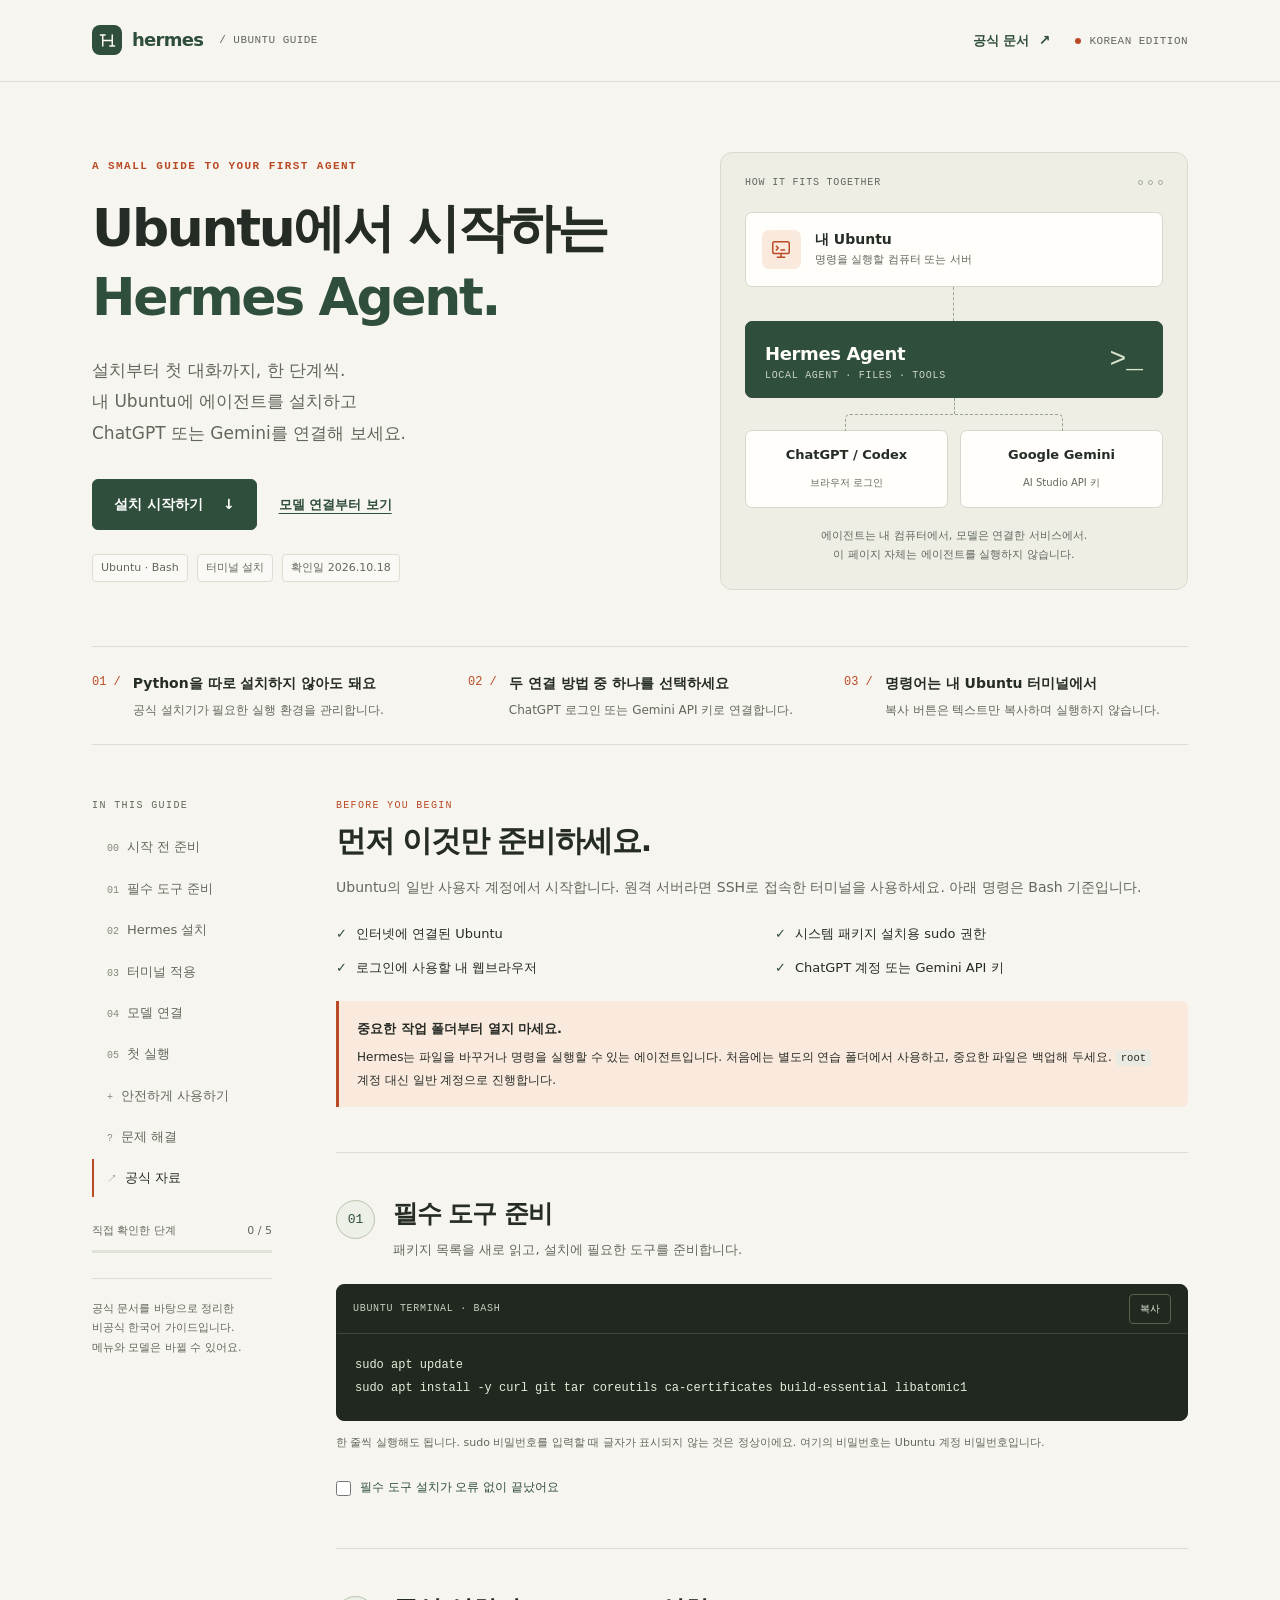
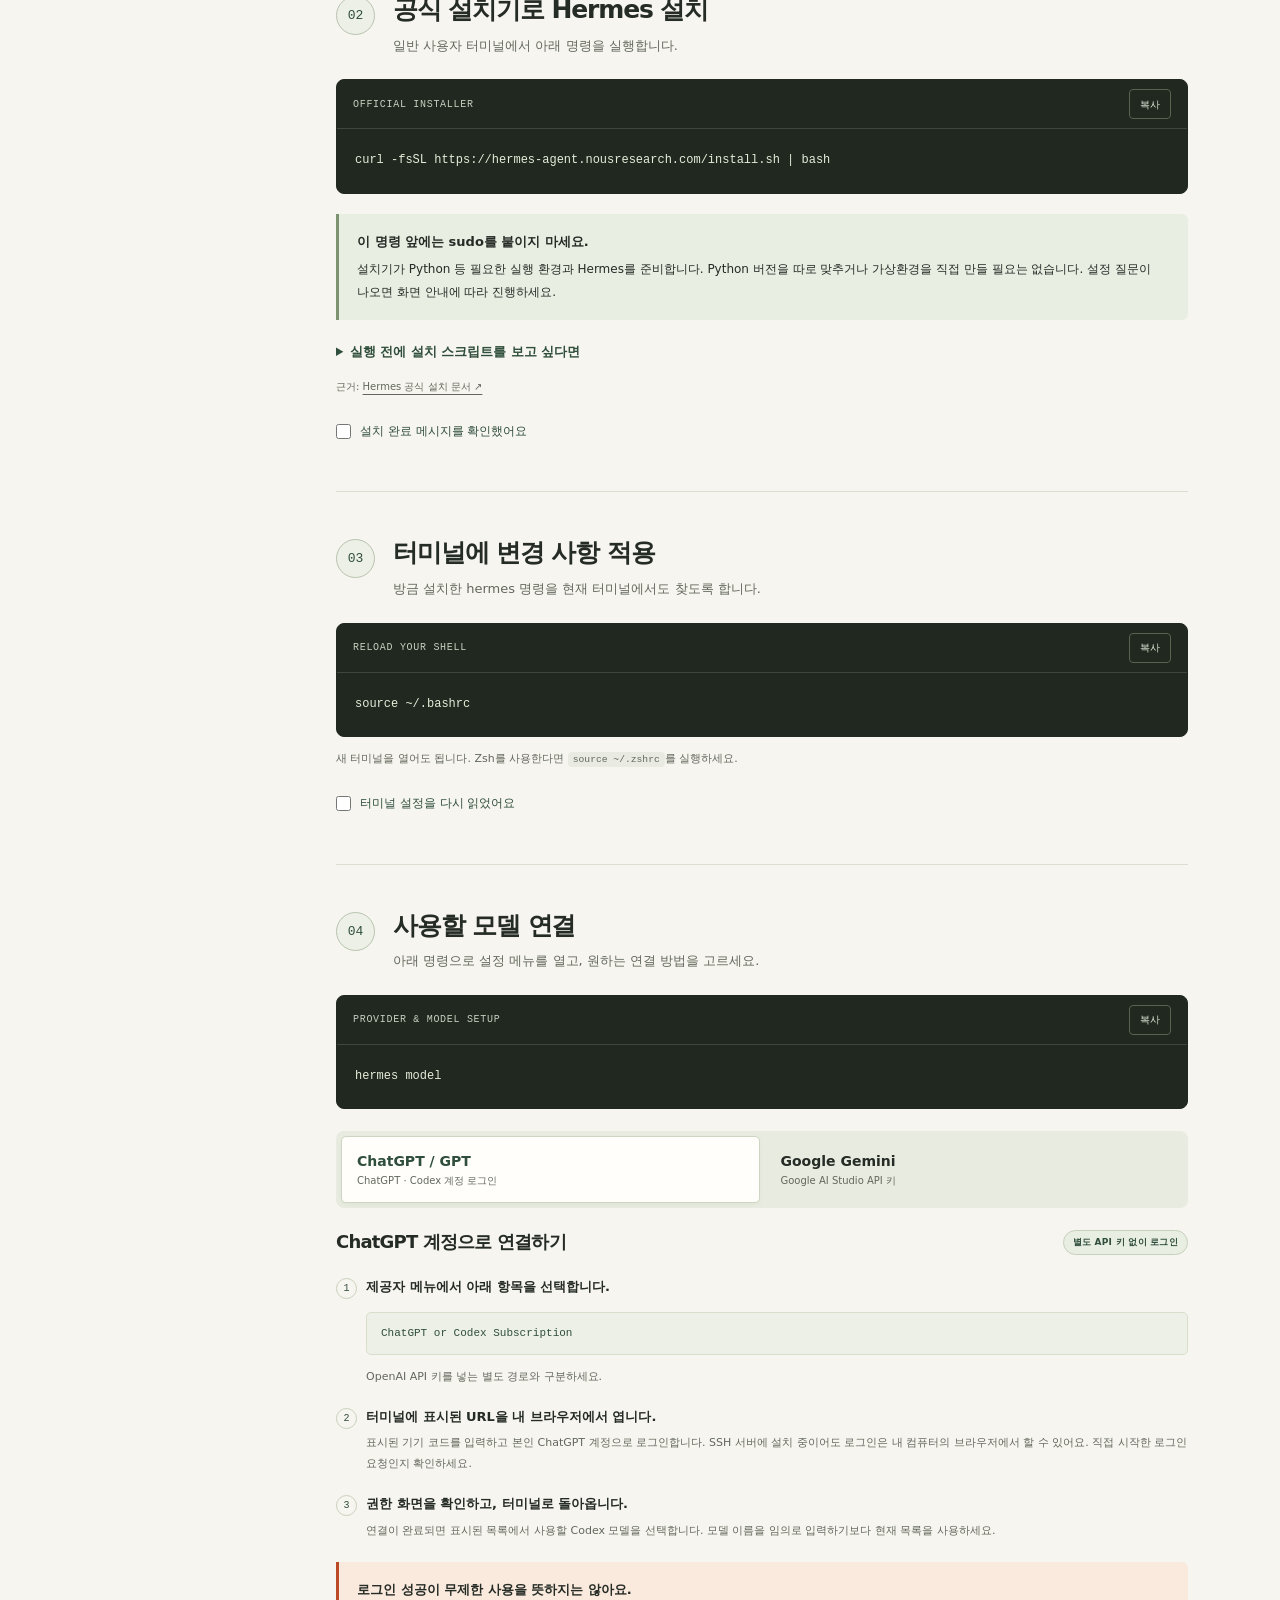
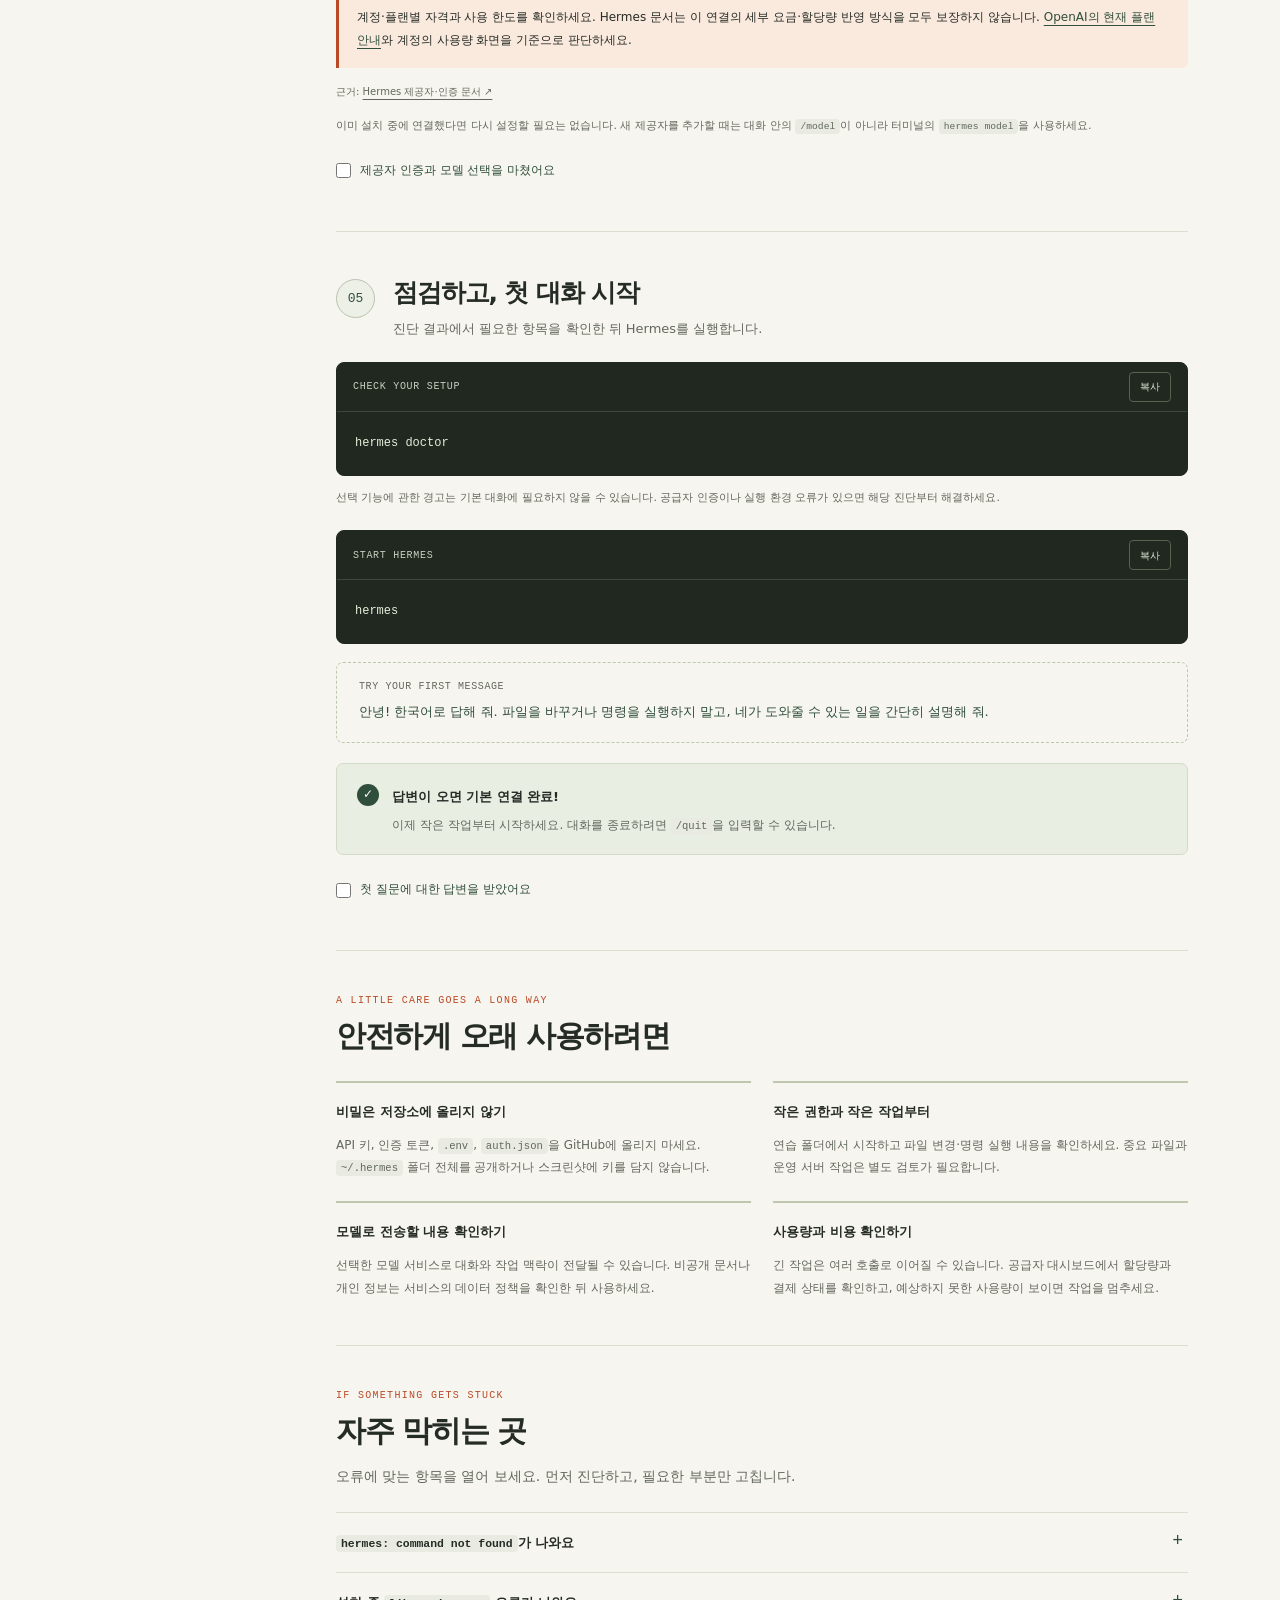
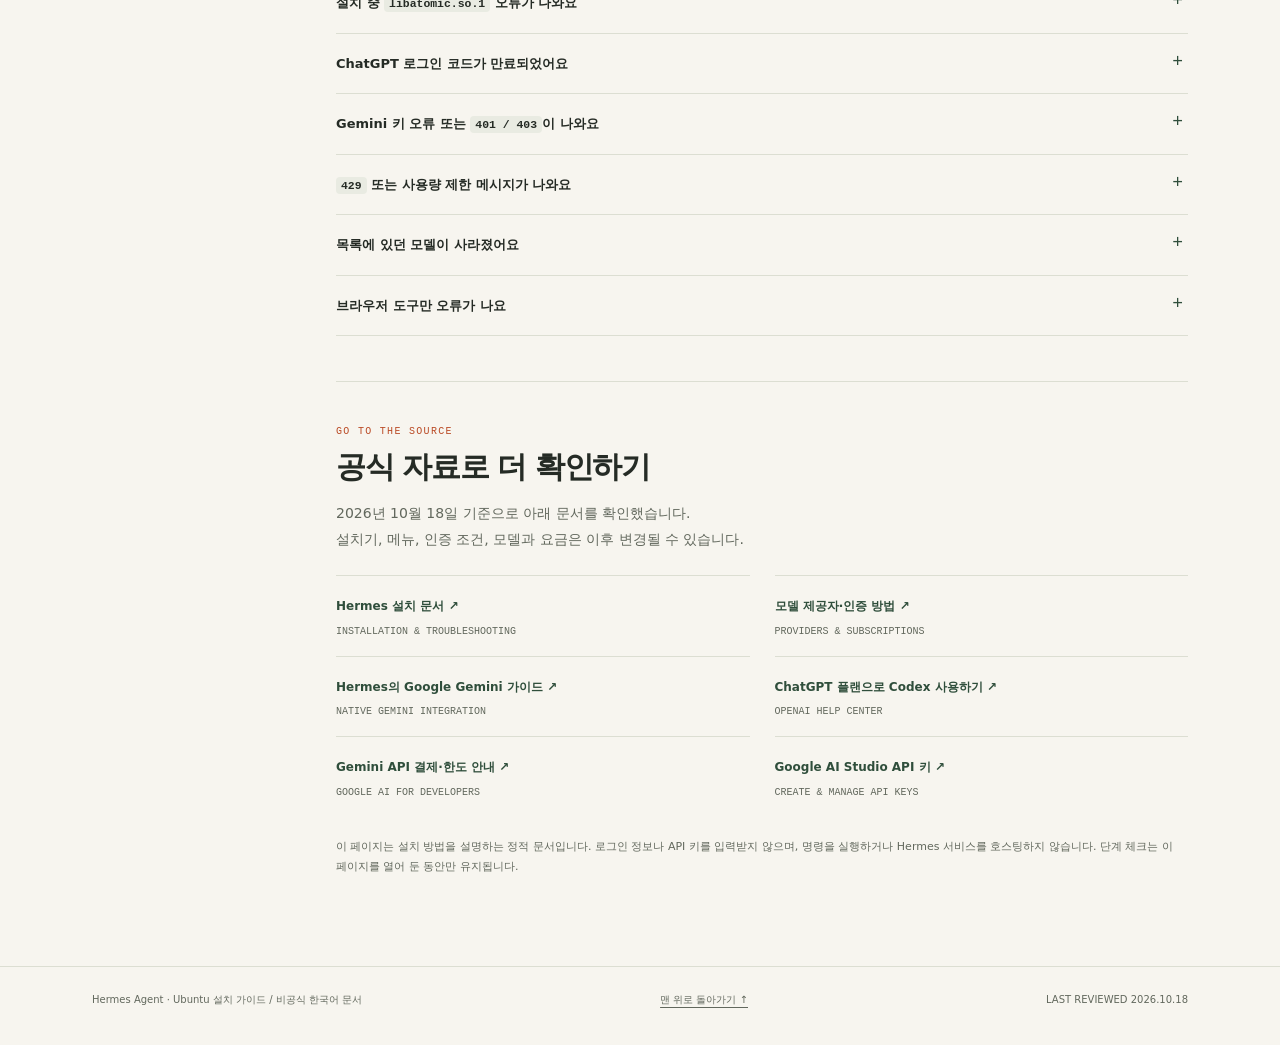
==== index.html @ 1d618442 "Add Korean Hermes Agent Ubuntu installation guide" ====
<!doctype html>
<html lang="ko">
<head>
  <meta charset="utf-8">
  <meta name="viewport" content="width=device-width, initial-scale=1">
  <meta name="color-scheme" content="light">
  <meta name="description" content="Ubuntu에서 Hermes Agent를 설치하고 ChatGPT·Codex 또는 Google Gemini를 연결하는 한국어 단계별 가이드. 복사 가능한 명령어와 문제 해결 안내.">
  <title>Ubuntu에서 시작하는 Hermes Agent · 설치 가이드</title>
  <style>
    :root{--paper:#f7f5ef;--white:#fffefa;--ink:#252b25;--muted:#62685d;--line:#dcded2;--green:#2f4e3b;--green-soft:#e9eee3;--orange:#ba4a25;--orange-soft:#fae9dd;--code:#202820;--mono:"SFMono-Regular",Consolas,"Liberation Mono",monospace;--sans:"Pretendard","Noto Sans CJK KR","Apple SD Gothic Neo","Malgun Gothic",system-ui,sans-serif}
    *{box-sizing:border-box}html{scroll-behavior:smooth;scroll-padding-top:102px}body{margin:0;background:var(--paper);color:var(--ink);font-family:var(--sans);font-size:16px;line-height:1.8;word-break:keep-all;overflow-wrap:anywhere}a{color:var(--green);text-underline-offset:4px}a:hover{color:var(--orange)}button,input{font:inherit}button,a,input,summary{-webkit-tap-highlight-color:transparent}button{cursor:pointer}button:focus-visible,a:focus-visible,summary:focus-visible,input:focus-visible{outline:3px solid var(--orange);outline-offset:5px}::selection{background:#e8c5a6}h1,h2,h3,p{margin:0}h1,h2,h3{line-height:1.35;letter-spacing:-.045em}h2{font-size:30px}h3{font-size:21px}svg{display:block}button{color:inherit}code,kbd{font-family:var(--mono);font-size:.88em}p code,li code,summary code{background:#e9ebe2;padding:2px 5px;border-radius:4px;word-break:break-word}kbd{border:1px solid #ccd0c2;border-bottom-width:2px;border-radius:4px;background:var(--white);padding:2px 6px;white-space:nowrap}.wrap{max-width:1160px;margin:auto;padding:0 32px}.skip{position:fixed;top:-80px;left:20px;z-index:100;background:var(--ink);color:#fff;padding:10px 18px}.skip:focus{top:12px}.topbar{height:82px;border-bottom:1px solid var(--line);background:rgba(247,245,239,.96);position:sticky;top:0;z-index:20;backdrop-filter:blur(12px)}.topbar .wrap{height:100%;display:flex;align-items:center;justify-content:space-between;gap:20px}.brand{display:flex;align-items:center;gap:10px;text-decoration:none;font-size:18px;font-weight:760;letter-spacing:-.04em}.brand-mark{width:30px;height:30px;background:var(--green);color:var(--white);display:grid;place-items:center;border-radius:8px}.brand-mark svg{width:19px;height:19px}.brand small{font:11px var(--mono);letter-spacing:.04em;margin-left:6px;color:var(--muted)}.header-links{display:flex;gap:25px;align-items:center;font-size:13px;font-weight:650}.header-links a{text-decoration:none}.external{display:inline-block;margin-left:5px;font-size:14px}.edition{display:flex;align-items:center;gap:8px;font:11px var(--mono);letter-spacing:.04em;color:var(--muted)}.dot{width:6px;height:6px;border-radius:50%;background:var(--orange);display:inline-block}.hero{padding:70px 0 56px;display:grid;grid-template-columns:1.16fr 1fr;gap:60px;align-items:center}.eyebrow{font:11px var(--mono);letter-spacing:.13em;color:var(--orange);font-weight:700;margin-bottom:22px}.hero h1{font-size:clamp(36px,4.2vw,52px);line-height:1.34;font-weight:800}.hero h1 span{color:var(--green)}.hero .lead{color:var(--muted);font-size:17px;line-height:1.85;max-width:500px;margin-top:22px}.hero-actions{display:flex;gap:22px;align-items:center;margin-top:30px}.button{display:inline-flex;gap:20px;align-items:center;justify-content:center;background:var(--green);color:white;padding:12px 21px;border-radius:6px;font-size:14px;text-decoration:none;font-weight:650;border:1px solid var(--green)}.button:hover{color:#fff;background:#223e2b}.text-link{font-size:13px;font-weight:650}.hero-tags{display:flex;gap:9px;flex-wrap:wrap;margin-top:24px}.tag{font-size:11px;color:var(--muted);padding:3px 8px;border:1px solid var(--line);border-radius:4px;background:rgba(255,255,255,.35)}.diagram{position:relative;padding:24px;background:#eeeee5;border:1px solid #d9dccd;border-radius:12px;min-width:0}.diagram-top{display:flex;justify-content:space-between;align-items:center;font:10px var(--mono);letter-spacing:.08em;color:var(--muted);margin-bottom:24px}.diagram-top .mini-dots{display:flex;gap:5px}.mini-dots i{width:5px;height:5px;border:1px solid #9fa795;border-radius:50%}.system-box{display:flex;align-items:center;gap:14px;background:var(--white);border:1px solid #d5d9cd;padding:16px;border-radius:7px}.system-icon{width:39px;height:39px;background:var(--orange-soft);border-radius:7px;display:grid;place-items:center;color:var(--orange);flex:none}.system-icon svg{width:22px;height:22px}.system-box strong{font-size:14px;display:block;line-height:1.5}.system-box small{display:block;font-size:11px;color:var(--muted)}.connector{height:34px;display:flex;justify-content:center}.connector:before{content:"";border-left:1px dashed #99a38e}.agent-box{background:var(--green);color:var(--white);border:1px solid var(--green);display:flex;align-items:center;justify-content:space-between;padding:16px 19px;border-radius:7px;gap:10px}.agent-box strong{font-size:18px;letter-spacing:-.02em}.agent-box small{display:block;font:10px var(--mono);letter-spacing:.07em;color:#cbd5c5}.agent-box .agent-symbol{font:28px var(--mono);color:#dce6cf}.model-branches{height:32px;position:relative}.model-branches:before{content:"";position:absolute;top:0;left:50%;height:16px;border-left:1px dashed #99a38e}.model-branches:after{content:"";position:absolute;top:16px;left:24%;right:24%;height:16px;border:1px dashed #99a38e;border-bottom:0;border-radius:5px 5px 0 0}.model-boxes{display:grid;grid-template-columns:1fr 1fr;gap:12px}.model-mini{background:var(--white);border:1px solid #d5d9cd;border-radius:7px;padding:12px;text-align:center}.model-mini strong{font-size:13px;display:block}.model-mini small{font-size:10px;color:var(--muted)}.diagram-note{font-size:11px;color:var(--muted);text-align:center;margin-top:19px;line-height:1.7}.overview{display:grid;grid-template-columns:repeat(3,1fr);border-top:1px solid var(--line);border-bottom:1px solid var(--line);padding:24px 0;gap:32px}.overview-item{display:flex;align-items:flex-start;gap:12px}.overview-no{font:12px var(--mono);color:var(--orange);padding-top:4px}.overview-item strong{display:block;font-size:14px;margin-bottom:4px}.overview-item p{color:var(--muted);font-size:12px;line-height:1.7}.layout{display:grid;grid-template-columns:180px minmax(0,1fr);gap:64px;padding-top:55px}.sidebar{align-self:start;position:sticky;top:114px}.nav-label{font:10px var(--mono);letter-spacing:.14em;color:var(--muted);margin-bottom:17px}.sidebar nav{display:flex;flex-direction:column;gap:4px}.sidebar nav a{text-decoration:none;color:var(--muted);font-size:13px;padding:7px 0 7px 13px;border-left:2px solid transparent}.sidebar nav a:hover,.sidebar nav a[aria-current="location"]{border-left-color:var(--orange);color:var(--ink)}.sidebar nav a span{font:10px var(--mono);margin-right:8px;color:#838a7a}.side-footer{border-top:1px solid var(--line);margin-top:25px;padding-top:20px;font-size:11px;line-height:1.8;color:var(--muted)}.progress-label{display:flex;justify-content:space-between;font-size:11px;margin-top:24px;color:var(--muted)}.progress-track{height:3px;background:#e0e3d7;margin-top:9px}.progress-fill{height:100%;width:0;background:var(--orange);transition:width .25s}.content{min-width:0}.section{padding-bottom:45px;margin-bottom:44px;border-bottom:1px solid var(--line);scroll-margin-top:105px}.section:last-child{border-bottom:0}.section-kicker{font:10px var(--mono);letter-spacing:.13em;color:var(--orange);margin-bottom:10px}.section-intro{font-size:14px;color:var(--muted);margin-top:12px;line-height:1.9}.prep-list{display:grid;grid-template-columns:1fr 1fr;gap:10px 26px;margin:22px 0;padding:0;list-style:none;font-size:13px}.prep-list li{display:flex;gap:9px}.check-mark{font-size:13px;color:var(--green);font-weight:700}.callout{background:var(--green-soft);border-left:3px solid #7d9270;padding:16px 18px;border-radius:0 6px 6px 0;margin-top:20px;font-size:12px;line-height:1.9}.callout strong{font-size:13px;display:block;margin-bottom:4px}.callout.warning{background:var(--orange-soft);border-left-color:var(--orange)}.callout p+p{margin-top:7px}.section-heading{display:flex;gap:18px;align-items:flex-start}.step-number{flex:none;width:39px;height:39px;display:grid;place-items:center;border:1px solid #b8c4b0;background:#edf0e6;color:var(--green);border-radius:50%;font:13px var(--mono);margin-top:3px}.section-heading h2{font-size:25px}.section-heading p{margin-top:7px;color:var(--muted);font-size:13px}.code-block{margin-top:22px;border-radius:8px;overflow:hidden;background:var(--code);border:1px solid #202820}.code-top{display:flex;align-items:center;justify-content:space-between;padding:9px 16px;border-bottom:1px solid #3e473c;gap:12px}.code-label{color:#c7cfc0;font:10px var(--mono);letter-spacing:.07em}.copy{background:transparent;color:#e5ecdc;border:1px solid #58634f;font-size:10px;line-height:1.5;padding:5px 10px;border-radius:4px;display:inline-flex;align-items:center;gap:7px;min-height:30px}.copy:hover{background:#3d4c36}.copy svg{width:11px;height:11px}.code-block pre{margin:0;padding:20px 18px;overflow-x:auto;white-space:pre;word-break:normal;overflow-wrap:normal;line-height:1.9;color:#e5ecd9;font:12px/1.95 var(--mono);tab-size:2}.code-block pre code{font-size:inherit;font-family:inherit}.code-block .prompt{user-select:none;color:#a5b694}.caption{font-size:11px;line-height:1.8;color:var(--muted);margin-top:12px}.done-check{display:flex;align-items:center;gap:9px;font-size:12px;margin-top:20px;color:var(--green);cursor:pointer;min-height:30px}.done-check input{accent-color:var(--green);width:15px;height:15px;flex:none;margin:0}.done-check:has(input:checked){color:#77836d}.text-details{font-size:13px;margin-top:20px}.text-details>summary{cursor:pointer;color:var(--green);font-weight:650}.text-details p{margin-top:11px;color:var(--muted);font-size:12px}.source-inline{font-size:10px;color:var(--muted);margin-top:15px}.source-inline a{color:var(--muted)}.tabs{display:none;grid-template-columns:1fr 1fr;background:#e8ebdf;padding:5px;border-radius:8px;margin-top:22px;gap:5px}.js .tabs{display:grid}.tab{background:transparent;border:1px solid transparent;border-radius:5px;text-align:left;padding:13px 15px;font-weight:700;font-size:14px;line-height:1.6}.tab span{display:block;font-weight:400;font-size:10px;color:var(--muted)}.tab[aria-selected="true"]{background:var(--white);border-color:#cdd6c2;box-shadow:0 2px 4px #24381c08;color:var(--green)}.tab-panel{margin-top:22px}.tab-panel[hidden]{display:none}.provider-title{display:flex;align-items:center;justify-content:space-between;gap:14px}.provider-title h3{font-size:18px}.pill{font-size:9px;font-weight:600;line-height:1.5;letter-spacing:.03em;background:var(--green-soft);color:var(--green);border:1px solid #c6d1bc;border-radius:20px;padding:5px 9px;white-space:nowrap}.instruction-list{margin:20px 0 0;padding:0;list-style:none;counter-reset:instructions}.instruction-list li{counter-increment:instructions;position:relative;padding-left:30px;margin-bottom:17px;font-size:13px;line-height:1.9}.instruction-list li:before{content:counter(instructions);position:absolute;left:0;top:3px;width:19px;height:19px;border:1px solid #c8d0bc;border-radius:50%;font:10px/19px var(--mono);text-align:center;color:var(--green)}.instruction-list li strong{font-size:13px}.instruction-list li small{display:block;font-size:11px;color:var(--muted);margin-top:4px}.menu-path{font:11px/1.9 var(--mono);color:var(--green);background:#edf0e7;border:1px solid #d7dfcb;border-radius:5px;padding:10px 14px;margin:12px 0;overflow-wrap:anywhere}.model-caution{font-size:11px;color:var(--muted);margin-top:15px}.success-card{display:flex;gap:13px;align-items:flex-start;background:var(--green-soft);border:1px solid #d2dbc7;border-radius:7px;padding:18px 20px;margin-top:20px}.success-card .success-icon{width:22px;height:22px;border-radius:50%;color:#fff;background:var(--green);display:grid;place-items:center;font-size:12px;flex:none;margin-top:2px}.success-card strong{font-size:13px}.success-card p{font-size:12px;color:var(--muted);margin-top:4px}.sample-prompt{margin-top:18px;padding:18px 22px;border:1px dashed #bcc9ad;border-radius:7px;font-size:13px;color:var(--green)}.sample-prompt small{display:block;font:10px var(--mono);color:var(--muted);letter-spacing:.06em;margin-bottom:8px}.safety-grid{display:grid;grid-template-columns:1fr 1fr;gap:22px;margin-top:24px}.safety-item{border-top:2px solid #bec8af;padding-top:14px}.safety-item strong{font-size:13px}.safety-item p{font-size:12px;color:var(--muted);margin-top:8px;line-height:1.9}.faq-list{margin-top:22px;border-top:1px solid var(--line)}.faq-list details{border-bottom:1px solid var(--line)}.faq-list summary{list-style:none;cursor:pointer;font-size:13px;font-weight:650;padding:18px 30px 18px 0;position:relative}.faq-list summary::-webkit-details-marker{display:none}.faq-list summary:after{content:"+";font:18px var(--mono);position:absolute;right:5px;top:18px;color:var(--green)}.faq-list details[open] summary:after{content:"−"}.faq-body{font-size:12px;color:var(--muted);padding:0 0 20px;line-height:1.9}.faq-body .code-block{margin-top:12px}.faq-body p+p{margin-top:10px}.sources{list-style:none;padding:0;margin:22px 0 0;display:grid;grid-template-columns:1fr 1fr;gap:0 25px}.sources li{border-top:1px solid var(--line);padding:15px 0}.sources a{font-size:12px;font-weight:600;text-decoration:none}.sources small{display:block;font:10px/1.8 var(--mono);margin-top:3px;color:var(--muted)}.end-note{font-size:11px;color:var(--muted);margin-top:20px}.footer{border-top:1px solid var(--line);padding:24px 0 36px}.footer .wrap{display:flex;justify-content:space-between;gap:20px;color:var(--muted);font-size:10px}.footer a{color:var(--muted)}.toast{position:fixed;bottom:26px;left:50%;transform:translate(-50%,15px);background:var(--green);color:white;padding:11px 19px;border-radius:7px;box-shadow:0 8px 25px #24382025;font-size:12px;opacity:0;pointer-events:none;transition:.2s;z-index:50;max-width:calc(100% - 32px);width:max-content}.toast.show{opacity:1;transform:translate(-50%,0)}.sr-only{position:absolute;width:1px;height:1px;padding:0;margin:-1px;overflow:hidden;clip:rect(0,0,0,0);white-space:nowrap;border:0}
    @media(min-width:1250px){.hero{gap:85px}}
    @media(max-width:900px){.hero{gap:32px}.hero h1{font-size:40px}.hero .lead{font-size:15px}.layout{grid-template-columns:155px minmax(0,1fr);gap:34px}.overview{gap:20px}.brand small{display:none}}
    @media(max-width:700px){html{scroll-padding-top:84px}.wrap{padding:0 22px}.topbar{height:66px}.brand{font-size:16px}.brand-mark{width:27px;height:27px}.header-links{gap:14px;font-size:11px}.header-links .docs-link{display:none}.edition{font-size:9px}.hero{grid-template-columns:1fr;padding:42px 0 32px;gap:32px}.hero h1{font-size:39px;line-height:1.35;letter-spacing:-.055em}.eyebrow{margin-bottom:17px;font-size:10px}.hero .lead{font-size:14px;margin-top:18px}.hero-actions{margin-top:23px;gap:20px}.hero-tags{margin-top:19px}.diagram{padding:19px 22px}.diagram-top{margin-bottom:18px}.system-box{padding:12px 15px}.agent-box{padding:13px 18px}.connector{height:24px}.model-branches{height:28px}.model-branches:after{height:12px}.diagram-note{margin-top:13px}.overview{grid-template-columns:1fr;gap:16px;padding:24px 0}.overview-item{gap:13px}.overview-item strong{font-size:13px;margin-bottom:1px}.overview-item p{font-size:11px}.overview-no{padding-top:1px}.layout{display:block;padding-top:22px}.sidebar{position:static;margin-bottom:35px}.nav-label,.side-footer,.progress-label,.progress-track{display:none}.sidebar nav{display:flex;flex-direction:row;gap:6px;overflow-x:auto;padding:0 0 12px;white-space:nowrap}.sidebar nav a{border:1px solid var(--line);border-radius:4px;font-size:11px;padding:6px 10px;background:var(--white)}.sidebar nav a span{display:none}.sidebar nav a:hover,.sidebar nav a[aria-current="location"]{border-color:var(--orange)}.section{padding-bottom:32px;margin-bottom:34px;scroll-margin-top:87px}.section h2{font-size:25px}.section-intro{font-size:13px}.prep-list{grid-template-columns:1fr;gap:8px;margin:18px 0;font-size:12px}.section-heading{gap:12px}.section-heading h2{font-size:22px}.section-heading p{font-size:12px}.step-number{width:32px;height:32px;font-size:11px}.code-block{margin-top:18px}.code-block pre{font-size:11px;padding:17px 14px}.code-top{padding:8px 12px}.callout{padding:13px 15px;font-size:11px}.callout strong{font-size:12px}.tab{font-size:12px;padding:10px}.tab span{font-size:9px}.provider-title h3{font-size:16px}.pill{font-size:8px;padding:4px 7px}.instruction-list li{font-size:12px}.instruction-list li strong{font-size:12px}.safety-grid{gap:18px}.safety-item strong{font-size:12px}.safety-item p{font-size:11px}.sources{grid-template-columns:1fr}.footer .wrap{flex-direction:column;gap:7px}.faq-list summary{font-size:12px}.text-link{font-size:12px}.button{font-size:13px;padding:11px 18px}}
    @media(max-width:360px){.wrap{padding:0 16px}.hero h1{font-size:34px}.header-links .edition{display:none}.safety-grid{grid-template-columns:1fr}.provider-title{align-items:flex-start}.pill{white-space:normal;text-align:center}}
    @media(prefers-reduced-motion:reduce){html{scroll-behavior:auto}*,*:before,*:after{transition:none!important}}
    @media print{.topbar,.sidebar,.hero-actions,.copy,.done-check,.toast{display:none!important}.wrap{max-width:none;padding:0}.hero{padding-top:0;gap:25px}.hero h1{font-size:30px}.layout{display:block}.section{break-inside:avoid;margin-bottom:22px;padding-bottom:22px}.tabs{display:none!important}.tab-panel[hidden]{display:block!important}.code-block{print-color-adjust:exact}.footer{margin-top:20px}a{color:inherit}.section h2{font-size:23px}}
  </style>
</head>
<body>
  <a class="skip" href="#guide">설치 가이드로 바로 가기</a>
  <header class="topbar">
    <div class="wrap">
      <a class="brand" href="#top" aria-label="Hermes Ubuntu 가이드 처음으로">
        <span class="brand-mark" aria-hidden="true"><svg viewBox="0 0 24 24" fill="none" stroke="currentColor" stroke-width="1.8" stroke-linecap="round" stroke-linejoin="round"><path d="M6 5v14M18 5v14M6 12h12M3 5h6M15 19h6"/></svg></span>
        hermes <small>/ UBUNTU GUIDE</small>
      </a>
      <div class="header-links"><a class="docs-link" href="https://hermes-agent.nousresearch.com/docs/getting-started/installation" target="_blank" rel="noopener noreferrer">공식 문서 <span class="external" aria-hidden="true">↗</span></a><span class="edition"><span class="dot"></span> KOREAN EDITION</span></div>
    </div>
  </header>
  <main id="top" class="wrap">
    <section class="hero" aria-labelledby="hero-title">
      <div>
        <p class="eyebrow">A SMALL GUIDE TO YOUR FIRST AGENT</p>
        <h1 id="hero-title">Ubuntu에서 시작하는<br><span>Hermes Agent.</span></h1>
        <p class="lead">설치부터 첫 대화까지, 한 단계씩.<br>내 Ubuntu에 에이전트를 설치하고<br>ChatGPT 또는 Gemini를 연결해 보세요.</p>
        <div class="hero-actions"><a class="button" href="#prepare">설치 시작하기 <span aria-hidden="true">↓</span></a><a class="text-link" href="#connect">모델 연결부터 보기</a></div>
        <div class="hero-tags"><span class="tag">Ubuntu · Bash</span><span class="tag">터미널 설치</span><span class="tag">확인일 2026.10.18</span></div>
      </div>
      <figure class="diagram" style="margin:0" aria-label="내 Ubuntu에서 Hermes Agent가 실행되고, ChatGPT 또는 Gemini 모델에 연결됩니다.">
        <div class="diagram-top"><span>HOW IT FITS TOGETHER</span><span class="mini-dots" aria-hidden="true"><i></i><i></i><i></i></span></div>
        <div class="system-box"><span class="system-icon" aria-hidden="true"><svg viewBox="0 0 24 24" fill="none" stroke="currentColor" stroke-width="1.6" stroke-linecap="round" stroke-linejoin="round"><rect x="3" y="4" width="18" height="13" rx="2"/><path d="M8 21h8M12 17v4M7 9l2 2-2 2M12 13h4"/></svg></span><div><strong>내 Ubuntu</strong><small>명령을 실행할 컴퓨터 또는 서버</small></div></div>
        <div class="connector" aria-hidden="true"></div>
        <div class="agent-box"><div><strong>Hermes Agent</strong><small>LOCAL AGENT · FILES · TOOLS</small></div><span class="agent-symbol" aria-hidden="true">&gt;_</span></div>
        <div class="model-branches" aria-hidden="true"></div>
        <div class="model-boxes"><div class="model-mini"><strong>ChatGPT / Codex</strong><small>브라우저 로그인</small></div><div class="model-mini"><strong>Google Gemini</strong><small>AI Studio API 키</small></div></div>
        <figcaption class="diagram-note">에이전트는 내 컴퓨터에서, 모델은 연결한 서비스에서.<br>이 페이지 자체는 에이전트를 실행하지 않습니다.</figcaption>
      </figure>
    </section>
    <div class="overview" aria-label="시작 전 핵심 정보">
      <div class="overview-item"><span class="overview-no">01 /</span><div><strong>Python을 따로 설치하지 않아도 돼요</strong><p>공식 설치기가 필요한 실행 환경을 관리합니다.</p></div></div>
      <div class="overview-item"><span class="overview-no">02 /</span><div><strong>두 연결 방법 중 하나를 선택하세요</strong><p>ChatGPT 로그인 또는 Gemini API 키로 연결합니다.</p></div></div>
      <div class="overview-item"><span class="overview-no">03 /</span><div><strong>명령어는 내 Ubuntu 터미널에서</strong><p>복사 버튼은 텍스트만 복사하며 실행하지 않습니다.</p></div></div>
    </div>
    <div class="layout" id="guide">
      <aside class="sidebar" aria-label="가이드 목차">
        <p class="nav-label">IN THIS GUIDE</p>
        <nav><a href="#prepare"><span>00</span>시작 전 준비</a><a href="#packages"><span>01</span>필수 도구 준비</a><a href="#install"><span>02</span>Hermes 설치</a><a href="#shell"><span>03</span>터미널 적용</a><a href="#connect"><span>04</span>모델 연결</a><a href="#launch"><span>05</span>첫 실행</a><a href="#safety"><span>+</span>안전하게 사용하기</a><a href="#troubleshoot"><span>?</span>문제 해결</a><a href="#sources"><span>↗</span>공식 자료</a></nav>
        <div class="progress-label"><span>직접 확인한 단계</span><span id="progress-text">0 / 5</span></div><div class="progress-track" role="progressbar" aria-label="직접 확인한 설치 단계" aria-valuemin="0" aria-valuemax="5" aria-valuenow="0"><div class="progress-fill" id="progress-fill"></div></div>
        <p class="side-footer">공식 문서를 바탕으로 정리한<br>비공식 한국어 가이드입니다.<br>메뉴와 모델은 바뀔 수 있어요.</p>
      </aside>
      <div class="content">
        <section class="section" id="prepare" aria-labelledby="prepare-title">
          <p class="section-kicker">BEFORE YOU BEGIN</p><h2 id="prepare-title">먼저 이것만 준비하세요.</h2>
          <p class="section-intro">Ubuntu의 일반 사용자 계정에서 시작합니다. 원격 서버라면 SSH로 접속한 터미널을 사용하세요. 아래 명령은 Bash 기준입니다.</p>
          <ul class="prep-list"><li><span class="check-mark" aria-hidden="true">✓</span>인터넷에 연결된 Ubuntu</li><li><span class="check-mark" aria-hidden="true">✓</span>시스템 패키지 설치용 sudo 권한</li><li><span class="check-mark" aria-hidden="true">✓</span>로그인에 사용할 내 웹브라우저</li><li><span class="check-mark" aria-hidden="true">✓</span>ChatGPT 계정 또는 Gemini API 키</li></ul>
          <div class="callout warning"><strong>중요한 작업 폴더부터 열지 마세요.</strong><p>Hermes는 파일을 바꾸거나 명령을 실행할 수 있는 에이전트입니다. 처음에는 별도의 연습 폴더에서 사용하고, 중요한 파일은 백업해 두세요. <code>root</code> 계정 대신 일반 계정으로 진행합니다.</p></div>
        </section>
        <section class="section" id="packages" aria-labelledby="packages-title">
          <div class="section-heading"><span class="step-number" aria-hidden="true">01</span><div><h2 id="packages-title">필수 도구 준비</h2><p>패키지 목록을 새로 읽고, 설치에 필요한 도구를 준비합니다.</p></div></div>
          <div class="code-block"><div class="code-top"><span class="code-label">UBUNTU TERMINAL · BASH</span><button class="copy" type="button" data-copy="cmd-packages" aria-label="필수 도구 설치 명령어 복사">복사</button></div><pre><code id="cmd-packages">sudo apt update
sudo apt install -y curl git tar coreutils ca-certificates build-essential libatomic1</code></pre></div>
          <p class="caption">한 줄씩 실행해도 됩니다. sudo 비밀번호를 입력할 때 글자가 표시되지 않는 것은 정상이에요. 여기의 비밀번호는 Ubuntu 계정 비밀번호입니다.</p>
          <label class="done-check"><input type="checkbox" class="step-check"><span>필수 도구 설치가 오류 없이 끝났어요</span></label>
        </section>
        <section class="section" id="install" aria-labelledby="install-title">
          <div class="section-heading"><span class="step-number" aria-hidden="true">02</span><div><h2 id="install-title">공식 설치기로 Hermes 설치</h2><p>일반 사용자 터미널에서 아래 명령을 실행합니다.</p></div></div>
          <div class="code-block"><div class="code-top"><span class="code-label">OFFICIAL INSTALLER</span><button class="copy" type="button" data-copy="cmd-install" aria-label="Hermes 공식 설치 명령어 복사">복사</button></div><pre><code id="cmd-install">curl -fsSL https://hermes-agent.nousresearch.com/install.sh | bash</code></pre></div>
          <div class="callout"><strong>이 명령 앞에는 sudo를 붙이지 마세요.</strong><p>설치기가 Python 등 필요한 실행 환경과 Hermes를 준비합니다. Python 버전을 따로 맞추거나 가상환경을 직접 만들 필요는 없습니다. 설정 질문이 나오면 화면 안내에 따라 진행하세요.</p></div>
          <details class="text-details"><summary>실행 전에 설치 스크립트를 보고 싶다면</summary><p>이 명령은 인터넷에서 받은 스크립트를 바로 실행합니다. 먼저 <a href="https://hermes-agent.nousresearch.com/install.sh" target="_blank" rel="noopener noreferrer">공식 install.sh</a>를 열어 출처와 내용을 확인할 수 있습니다. 회사 장비에서는 소프트웨어 설치 정책도 확인하세요.</p></details>
          <p class="source-inline">근거: <a href="https://hermes-agent.nousresearch.com/docs/getting-started/installation" target="_blank" rel="noopener noreferrer">Hermes 공식 설치 문서 ↗</a></p>
          <label class="done-check"><input type="checkbox" class="step-check"><span>설치 완료 메시지를 확인했어요</span></label>
        </section>
        <section class="section" id="shell" aria-labelledby="shell-title">
          <div class="section-heading"><span class="step-number" aria-hidden="true">03</span><div><h2 id="shell-title">터미널에 변경 사항 적용</h2><p>방금 설치한 hermes 명령을 현재 터미널에서도 찾도록 합니다.</p></div></div>
          <div class="code-block"><div class="code-top"><span class="code-label">RELOAD YOUR SHELL</span><button class="copy" type="button" data-copy="cmd-shell" aria-label="Bash 설정 다시 읽기 명령어 복사">복사</button></div><pre><code id="cmd-shell">source ~/.bashrc</code></pre></div>
          <p class="caption">새 터미널을 열어도 됩니다. Zsh를 사용한다면 <code>source ~/.zshrc</code>를 실행하세요.</p>
          <label class="done-check"><input type="checkbox" class="step-check"><span>터미널 설정을 다시 읽었어요</span></label>
        </section>
        <section class="section" id="connect" aria-labelledby="connect-title">
          <div class="section-heading"><span class="step-number" aria-hidden="true">04</span><div><h2 id="connect-title">사용할 모델 연결</h2><p>아래 명령으로 설정 메뉴를 열고, 원하는 연결 방법을 고르세요.</p></div></div>
          <div class="code-block"><div class="code-top"><span class="code-label">PROVIDER &amp; MODEL SETUP</span><button class="copy" type="button" data-copy="cmd-model" aria-label="모델 설정 명령어 복사">복사</button></div><pre><code id="cmd-model">hermes model</code></pre></div>
          <div class="tabs" role="tablist" aria-label="모델 연결 방법"><button type="button" class="tab" role="tab" id="tab-gpt" aria-controls="panel-gpt" aria-selected="true" tabindex="0">ChatGPT / GPT<span>ChatGPT · Codex 계정 로그인</span></button><button type="button" class="tab" role="tab" id="tab-gemini" aria-controls="panel-gemini" aria-selected="false" tabindex="-1">Google Gemini<span>Google AI Studio API 키</span></button></div>
          <div class="tab-panel" id="panel-gpt" role="tabpanel" aria-labelledby="tab-gpt" tabindex="0">
            <div class="provider-title"><h3>ChatGPT 계정으로 연결하기</h3><span class="pill">별도 API 키 없이 로그인</span></div>
            <ol class="instruction-list"><li><strong>제공자 메뉴에서 아래 항목을 선택합니다.</strong><div class="menu-path">ChatGPT or Codex Subscription</div><small>OpenAI API 키를 넣는 별도 경로와 구분하세요.</small></li><li><strong>터미널에 표시된 URL을 내 브라우저에서 엽니다.</strong><small>표시된 기기 코드를 입력하고 본인 ChatGPT 계정으로 로그인합니다. SSH 서버에 설치 중이어도 로그인은 내 컴퓨터의 브라우저에서 할 수 있어요. 직접 시작한 로그인 요청인지 확인하세요.</small></li><li><strong>권한 화면을 확인하고, 터미널로 돌아옵니다.</strong><small>연결이 완료되면 표시된 목록에서 사용할 Codex 모델을 선택합니다. 모델 이름을 임의로 입력하기보다 현재 목록을 사용하세요.</small></li></ol>
            <div class="callout warning"><strong>로그인 성공이 무제한 사용을 뜻하지는 않아요.</strong><p>계정·플랜별 자격과 사용 한도를 확인하세요. Hermes 문서는 이 연결의 세부 요금·할당량 반영 방식을 모두 보장하지 않습니다. <a href="https://help.openai.com/en/articles/11369540-using-codex-with-your-chatgpt-plan" target="_blank" rel="noopener noreferrer">OpenAI의 현재 플랜 안내</a>와 계정의 사용량 화면을 기준으로 판단하세요.</p></div>
            <p class="source-inline">근거: <a href="https://hermes-agent.nousresearch.com/docs/integrations/providers" target="_blank" rel="noopener noreferrer">Hermes 제공자·인증 문서 ↗</a></p>
          </div>
          <div class="tab-panel" id="panel-gemini" role="tabpanel" aria-labelledby="tab-gemini" tabindex="0">
            <div class="provider-title"><h3>Gemini API 키로 연결하기</h3><span class="pill">AI Studio / Gemini API</span></div>
            <ol class="instruction-list"><li><strong><a href="https://aistudio.google.com/apikey" target="_blank" rel="noopener noreferrer">Google AI Studio의 API 키 페이지 ↗</a>를 엽니다.</strong><small>본인 Google 계정으로 프로젝트와 키를 준비하세요. 과금이 필요한 경우 프로젝트의 요금·한도를 먼저 확인합니다.</small></li><li><strong>Hermes의 제공자 메뉴에서 다음 순서로 선택합니다.</strong><div class="menu-path">More providers… → Google AI Studio</div></li><li><strong>키 입력 안내에 따라 API 키를 등록합니다.</strong><small>키는 내 터미널의 설정 과정에서만 입력하세요. 키를 직접 관리한다면 Hermes는 <code>~/.hermes/.env</code>의 <code>GOOGLE_API_KEY</code> 또는 <code>GEMINI_API_KEY</code>를 사용합니다. 실제 키를 명령줄에 적으면 셸 기록에 남을 수 있어요.</small></li><li><strong>현재 표시되는 Gemini 모델을 선택합니다.</strong><small>선택 가능한 모델은 키와 프로젝트에 따라 달라집니다. 이미 종료된 모델명을 오래된 글에서 복사하지 마세요.</small></li></ol>
            <div class="callout warning"><strong>Gemini 앱의 Pro 구독과 API 사용은 구분해야 해요.</strong><p>이 가이드는 AI Studio API 키를 이용합니다. Hermes에는 소비자용 Google AI Pro/Ultra 구독 로그인 경로가 문서화되어 있지 않습니다. API 무료 한도나 프로젝트 과금을 확인하세요. 에이전트는 한 번의 요청에도 모델을 여러 번 호출할 수 있습니다.</p></div>
            <p class="source-inline">근거: <a href="https://hermes-agent.nousresearch.com/docs/guides/google-gemini" target="_blank" rel="noopener noreferrer">Hermes Gemini 가이드</a> · <a href="https://ai.google.dev/gemini-api/docs/billing" target="_blank" rel="noopener noreferrer">Google API 결제 안내 ↗</a></p>
          </div>
          <p class="model-caution">이미 설치 중에 연결했다면 다시 설정할 필요는 없습니다. 새 제공자를 추가할 때는 대화 안의 <code>/model</code>이 아니라 터미널의 <code>hermes model</code>을 사용하세요.</p>
          <label class="done-check"><input type="checkbox" class="step-check"><span>제공자 인증과 모델 선택을 마쳤어요</span></label>
        </section>
        <section class="section" id="launch" aria-labelledby="launch-title">
          <div class="section-heading"><span class="step-number" aria-hidden="true">05</span><div><h2 id="launch-title">점검하고, 첫 대화 시작</h2><p>진단 결과에서 필요한 항목을 확인한 뒤 Hermes를 실행합니다.</p></div></div>
          <div class="code-block"><div class="code-top"><span class="code-label">CHECK YOUR SETUP</span><button class="copy" type="button" data-copy="cmd-doctor" aria-label="Hermes 진단 명령어 복사">복사</button></div><pre><code id="cmd-doctor">hermes doctor</code></pre></div>
          <p class="caption">선택 기능에 관한 경고는 기본 대화에 필요하지 않을 수 있습니다. 공급자 인증이나 실행 환경 오류가 있으면 해당 진단부터 해결하세요.</p>
          <div class="code-block"><div class="code-top"><span class="code-label">START HERMES</span><button class="copy" type="button" data-copy="cmd-start" aria-label="Hermes 시작 명령어 복사">복사</button></div><pre><code id="cmd-start">hermes</code></pre></div>
          <div class="sample-prompt"><small>TRY YOUR FIRST MESSAGE</small>안녕! 한국어로 답해 줘. 파일을 바꾸거나 명령을 실행하지 말고, 네가 도와줄 수 있는 일을 간단히 설명해 줘.</div>
          <div class="success-card"><span class="success-icon" aria-hidden="true">✓</span><div><strong>답변이 오면 기본 연결 완료!</strong><p>이제 작은 작업부터 시작하세요. 대화를 종료하려면 <code>/quit</code>을 입력할 수 있습니다.</p></div></div>
          <label class="done-check"><input type="checkbox" class="step-check"><span>첫 질문에 대한 답변을 받았어요</span></label>
        </section>
        <section class="section" id="safety" aria-labelledby="safety-title">
          <p class="section-kicker">A LITTLE CARE GOES A LONG WAY</p><h2 id="safety-title">안전하게 오래 사용하려면</h2>
          <div class="safety-grid"><div class="safety-item"><strong>비밀은 저장소에 올리지 않기</strong><p>API 키, 인증 토큰, <code>.env</code>, <code>auth.json</code>을 GitHub에 올리지 마세요. <code>~/.hermes</code> 폴더 전체를 공개하거나 스크린샷에 키를 담지 않습니다.</p></div><div class="safety-item"><strong>작은 권한과 작은 작업부터</strong><p>연습 폴더에서 시작하고 파일 변경·명령 실행 내용을 확인하세요. 중요 파일과 운영 서버 작업은 별도 검토가 필요합니다.</p></div><div class="safety-item"><strong>모델로 전송할 내용 확인하기</strong><p>선택한 모델 서비스로 대화와 작업 맥락이 전달될 수 있습니다. 비공개 문서나 개인 정보는 서비스의 데이터 정책을 확인한 뒤 사용하세요.</p></div><div class="safety-item"><strong>사용량과 비용 확인하기</strong><p>긴 작업은 여러 호출로 이어질 수 있습니다. 공급자 대시보드에서 할당량과 결제 상태를 확인하고, 예상하지 못한 사용량이 보이면 작업을 멈추세요.</p></div></div>
        </section>
        <section class="section" id="troubleshoot" aria-labelledby="troubleshoot-title">
          <p class="section-kicker">IF SOMETHING GETS STUCK</p><h2 id="troubleshoot-title">자주 막히는 곳</h2><p class="section-intro">오류에 맞는 항목을 열어 보세요. 먼저 진단하고, 필요한 부분만 고칩니다.</p>
          <div class="faq-list">
            <details><summary><code>hermes: command not found</code>가 나와요</summary><div class="faq-body"><p>먼저 새 터미널을 열거나 <code>source ~/.bashrc</code>를 실행하세요. 계속 못 찾는다면 현재 터미널의 PATH에 설치 위치를 넣어 확인합니다.</p><div class="code-block"><div class="code-top"><span class="code-label">CURRENT SHELL ONLY</span><button class="copy" type="button" data-copy="cmd-path" aria-label="PATH 확인 명령어 복사">복사</button></div><pre><code id="cmd-path">export PATH="$HOME/.local/bin:$PATH"
hermes doctor</code></pre></div><p class="caption">이 export는 현재 셸에만 적용됩니다. 다른 사용자나 root로 설치했는지도 확인하세요. 진단 없이 폴더를 지우고 재설치하지 마세요.</p></div></details>
            <details><summary>설치 중 <code>libatomic.so.1</code> 오류가 나와요</summary><div class="faq-body"><p>최소 Ubuntu 이미지에서 필요한 시스템 라이브러리가 없을 수 있습니다. 1단계의 <code>libatomic1</code> 설치가 성공했는지 확인하고, 설치기가 알려준 재시도 명령을 따르세요. 관리자 권한이 없다면 시스템 관리자에게 패키지 설치를 요청합니다.</p></div></details>
            <details><summary>ChatGPT 로그인 코드가 만료되었어요</summary><div class="faq-body"><p><code>hermes model</code>을 다시 실행하고 ChatGPT/Codex 항목을 선택해 새 코드를 받으세요. 이전 코드 대신 새 코드로 직접 시작한 로그인만 승인합니다. 조직에서 기기 코드 로그인을 막았다면 <a href="https://hermes-agent.nousresearch.com/docs/integrations/providers" target="_blank" rel="noopener noreferrer">공식 문서의 Codex 브라우저 인증 안내</a>를 확인하세요.</p></div></details>
            <details><summary>Gemini 키 오류 또는 <code>401 / 403</code>이 나와요</summary><div class="faq-body"><p>AI Studio 키인지, 키가 유효한지, 프로젝트에 해당 모델 접근 권한이 있는지 확인하세요. <code>hermes model</code>로 설정을 다시 확인한 뒤 <code>hermes doctor</code>를 실행합니다. 오류를 공유할 때는 키와 토큰을 가리세요.</p></div></details>
            <details><summary><code>429</code> 또는 사용량 제한 메시지가 나와요</summary><div class="faq-body"><p>공급자 대시보드에서 요청 속도·할당량·결제 상태를 확인하세요. 무료 한도는 에이전트 작업으로 빠르게 소진될 수 있습니다. 반복 재시도보다 안내된 재설정 시간을 기다리거나, 비용을 확인한 뒤 사용 방식을 조정하세요.</p></div></details>
            <details><summary>목록에 있던 모델이 사라졌어요</summary><div class="faq-body"><p>모델 제공 여부는 바뀝니다. <code>hermes model</code>에서 지금 제공되는 모델을 다시 선택하세요. 오래된 모델 ID나 다른 제공자의 모델 이름을 그대로 넣지 않는 편이 안전합니다.</p></div></details>
            <details><summary>브라우저 도구만 오류가 나요</summary><div class="faq-body"><p>기본 대화 연결과 브라우저 기능 설치는 별개입니다. Linux 브라우저에는 추가 시스템 라이브러리가 필요할 수 있어요. <code>hermes doctor</code> 결과와 설치기의 재시도 안내를 확인하세요. 이 가이드의 패키지 목록이 모든 브라우저 기능 의존성을 포함하는 것은 아닙니다.</p></div></details>
          </div>
        </section>
        <section class="section" id="sources" aria-labelledby="sources-title">
          <p class="section-kicker">GO TO THE SOURCE</p><h2 id="sources-title">공식 자료로 더 확인하기</h2><p class="section-intro">2026년 10월 18일 기준으로 아래 문서를 확인했습니다.<br>설치기, 메뉴, 인증 조건, 모델과 요금은 이후 변경될 수 있습니다.</p>
          <ul class="sources"><li><a href="https://hermes-agent.nousresearch.com/docs/getting-started/installation" target="_blank" rel="noopener noreferrer">Hermes 설치 문서 <span aria-hidden="true">↗</span></a><small>INSTALLATION &amp; TROUBLESHOOTING</small></li><li><a href="https://hermes-agent.nousresearch.com/docs/integrations/providers" target="_blank" rel="noopener noreferrer">모델 제공자·인증 방법 <span aria-hidden="true">↗</span></a><small>PROVIDERS &amp; SUBSCRIPTIONS</small></li><li><a href="https://hermes-agent.nousresearch.com/docs/guides/google-gemini" target="_blank" rel="noopener noreferrer">Hermes의 Google Gemini 가이드 <span aria-hidden="true">↗</span></a><small>NATIVE GEMINI INTEGRATION</small></li><li><a href="https://help.openai.com/en/articles/11369540-using-codex-with-your-chatgpt-plan" target="_blank" rel="noopener noreferrer">ChatGPT 플랜으로 Codex 사용하기 <span aria-hidden="true">↗</span></a><small>OPENAI HELP CENTER</small></li><li><a href="https://ai.google.dev/gemini-api/docs/billing" target="_blank" rel="noopener noreferrer">Gemini API 결제·한도 안내 <span aria-hidden="true">↗</span></a><small>GOOGLE AI FOR DEVELOPERS</small></li><li><a href="https://aistudio.google.com/apikey" target="_blank" rel="noopener noreferrer">Google AI Studio API 키 <span aria-hidden="true">↗</span></a><small>CREATE &amp; MANAGE API KEYS</small></li></ul>
          <p class="end-note">이 페이지는 설치 방법을 설명하는 정적 문서입니다. 로그인 정보나 API 키를 입력받지 않으며, 명령을 실행하거나 Hermes 서비스를 호스팅하지 않습니다. 단계 체크는 이 페이지를 열어 둔 동안만 유지됩니다.</p>
        </section>
      </div>
    </div>
  </main>
  <footer class="footer"><div class="wrap"><span>Hermes Agent · Ubuntu 설치 가이드 / 비공식 한국어 문서</span><a href="#top">맨 위로 돌아가기 ↑</a><span>LAST REVIEWED 2026.10.18</span></div></footer>
  <div class="toast" id="toast" role="status" aria-live="polite"></div>
  <script>
    (() => {
      'use strict';
      document.documentElement.classList.add('js');
      const tabs = Array.from(document.querySelectorAll('[role="tab"]'));
      function activateTab(tab, focus = false) {
        tabs.forEach(item => {
          const selected = item === tab;
          item.setAttribute('aria-selected', String(selected));
          item.tabIndex = selected ? 0 : -1;
          document.getElementById(item.getAttribute('aria-controls')).hidden = !selected;
        });
        if (focus) tab.focus();
      }
      tabs.forEach((tab, index) => {
        tab.addEventListener('click', () => activateTab(tab));
        tab.addEventListener('keydown', event => {
          let next;
          if (event.key === 'ArrowRight') next = (index + 1) % tabs.length;
          if (event.key === 'ArrowLeft') next = (index - 1 + tabs.length) % tabs.length;
          if (event.key === 'Home') next = 0;
          if (event.key === 'End') next = tabs.length - 1;
          if (next !== undefined) { event.preventDefault(); activateTab(tabs[next], true); }
        });
      });
      activateTab(tabs[0]);
      let toastTimer;
      function announce(message) {
        const toast = document.getElementById('toast');
        toast.textContent = message;
        toast.classList.add('show');
        clearTimeout(toastTimer);
        toastTimer = setTimeout(() => toast.classList.remove('show'), 2600);
      }
      async function copyText(text) {
        if (navigator.clipboard && window.isSecureContext) {
          try { await navigator.clipboard.writeText(text); return true; } catch (error) { /* Try the local-file fallback. */ }
        }
        const field = document.createElement('textarea');
        field.value = text; field.setAttribute('readonly', '');
        field.style.cssText = 'position:fixed;left:-9999px;top:0;opacity:0';
        document.body.appendChild(field); field.select();
        let copied = false;
        try { copied = document.execCommand('copy'); } catch (error) { copied = false; }
        field.remove();
        return copied;
      }
      document.querySelectorAll('[data-copy]').forEach(button => {
        button.addEventListener('click', async () => {
          const code = document.getElementById(button.dataset.copy);
          const copied = await copyText(code.textContent.trim());
          button.focus({preventScroll:true});
          if (copied) {
            button.textContent = '복사됨 ✓';
            announce('명령어를 복사했어요. 내 Ubuntu 터미널에 붙여넣으세요.');
            setTimeout(() => { button.textContent = '복사'; }, 2200);
          } else {
            const range = document.createRange(); range.selectNodeContents(code);
            const selection = window.getSelection(); selection.removeAllRanges(); selection.addRange(range);
            announce('자동 복사가 제한되어 있어요. 선택된 명령어를 직접 복사하세요.');
          }
        });
      });
      const checks = Array.from(document.querySelectorAll('.step-check'));
      checks.forEach(check => check.addEventListener('change', () => {
        const count = checks.filter(item => item.checked).length;
        document.getElementById('progress-text').textContent = count + ' / ' + checks.length;
        document.getElementById('progress-fill').style.width = (count / checks.length * 100) + '%';
        document.querySelector('[role="progressbar"]').setAttribute('aria-valuenow', String(count));
        if (count === checks.length) announce('다섯 단계를 모두 확인했어요. 첫 설치 완료!');
      }));
      if ('IntersectionObserver' in window) {
        const links = Array.from(document.querySelectorAll('.sidebar nav a'));
        const observer = new IntersectionObserver(entries => {
          entries.forEach(entry => {
            if (entry.isIntersecting) links.forEach(link => {
              if (link.hash === '#' + entry.target.id) link.setAttribute('aria-current', 'location');
              else link.removeAttribute('aria-current');
            });
          });
        }, {rootMargin:'-15% 0px -65% 0px', threshold:0});
        document.querySelectorAll('.section').forEach(section => observer.observe(section));
      }
    })();
  </script>
</body>
</html>
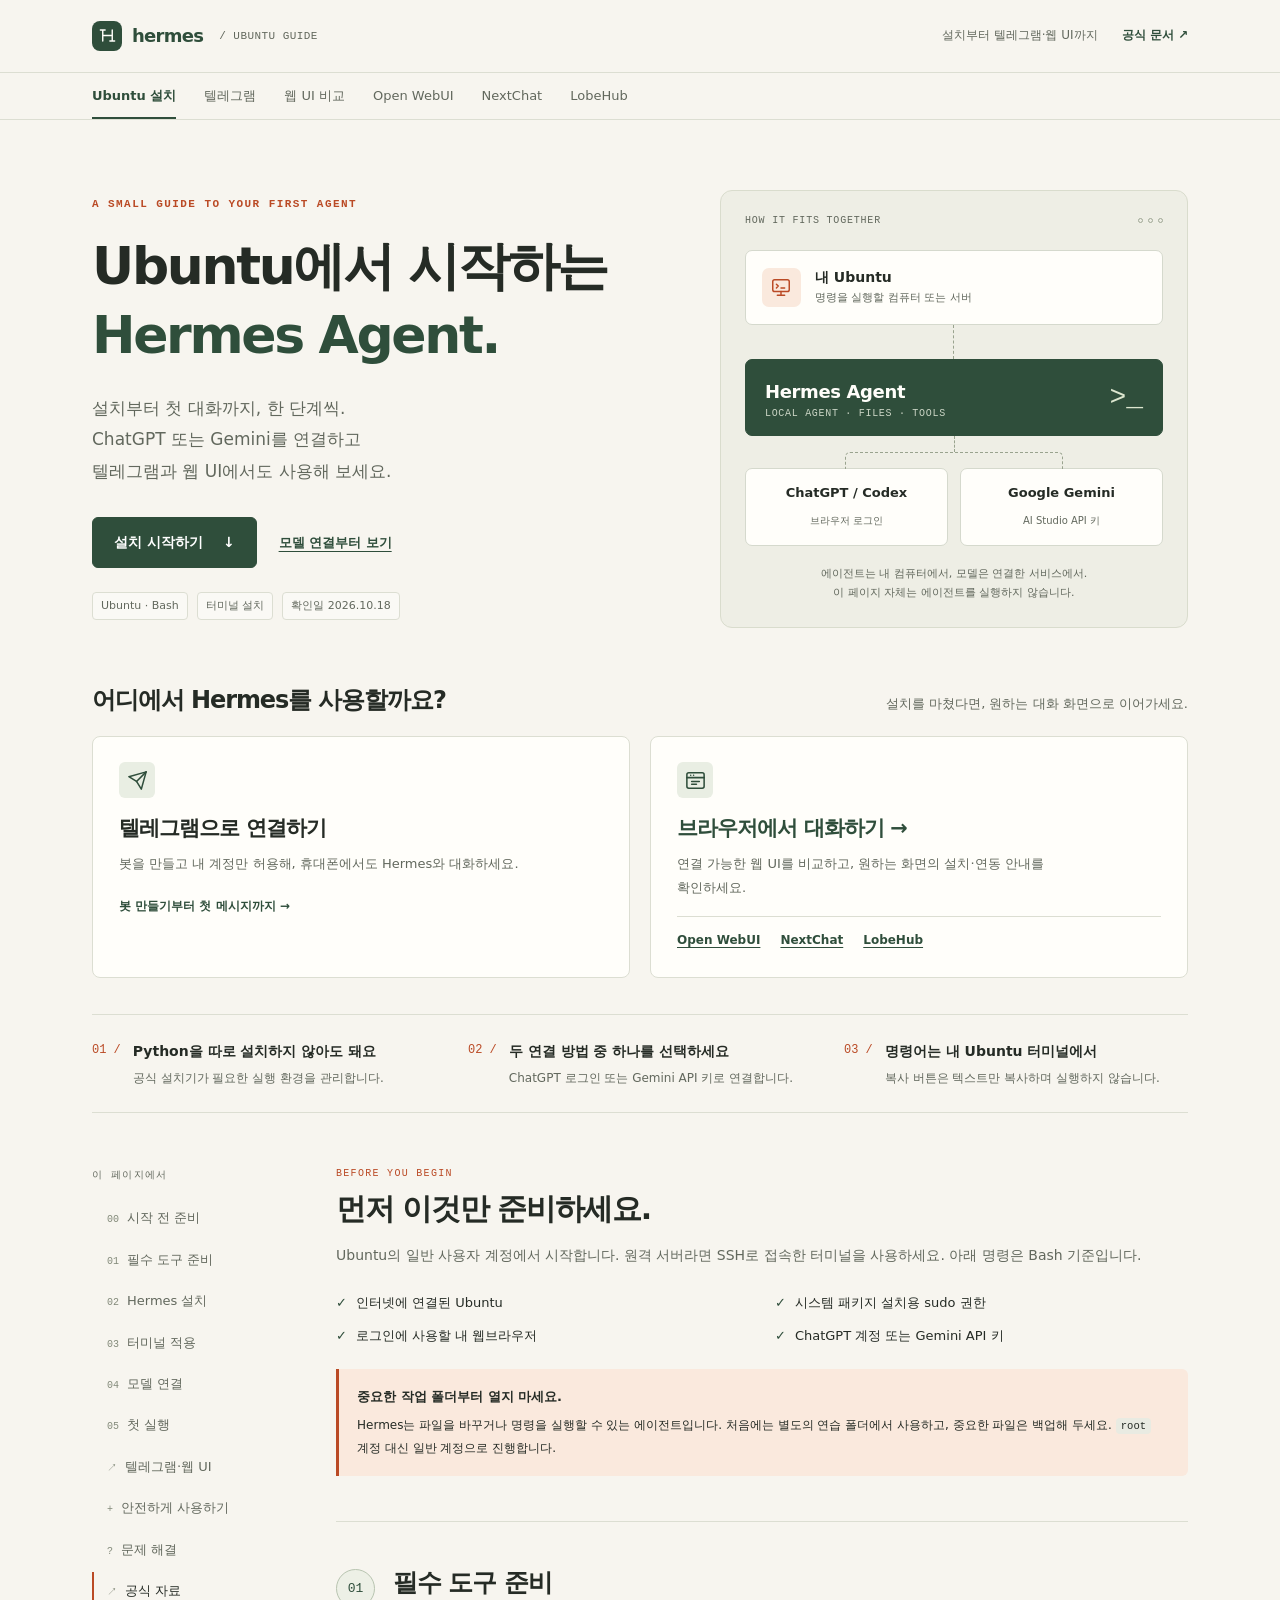
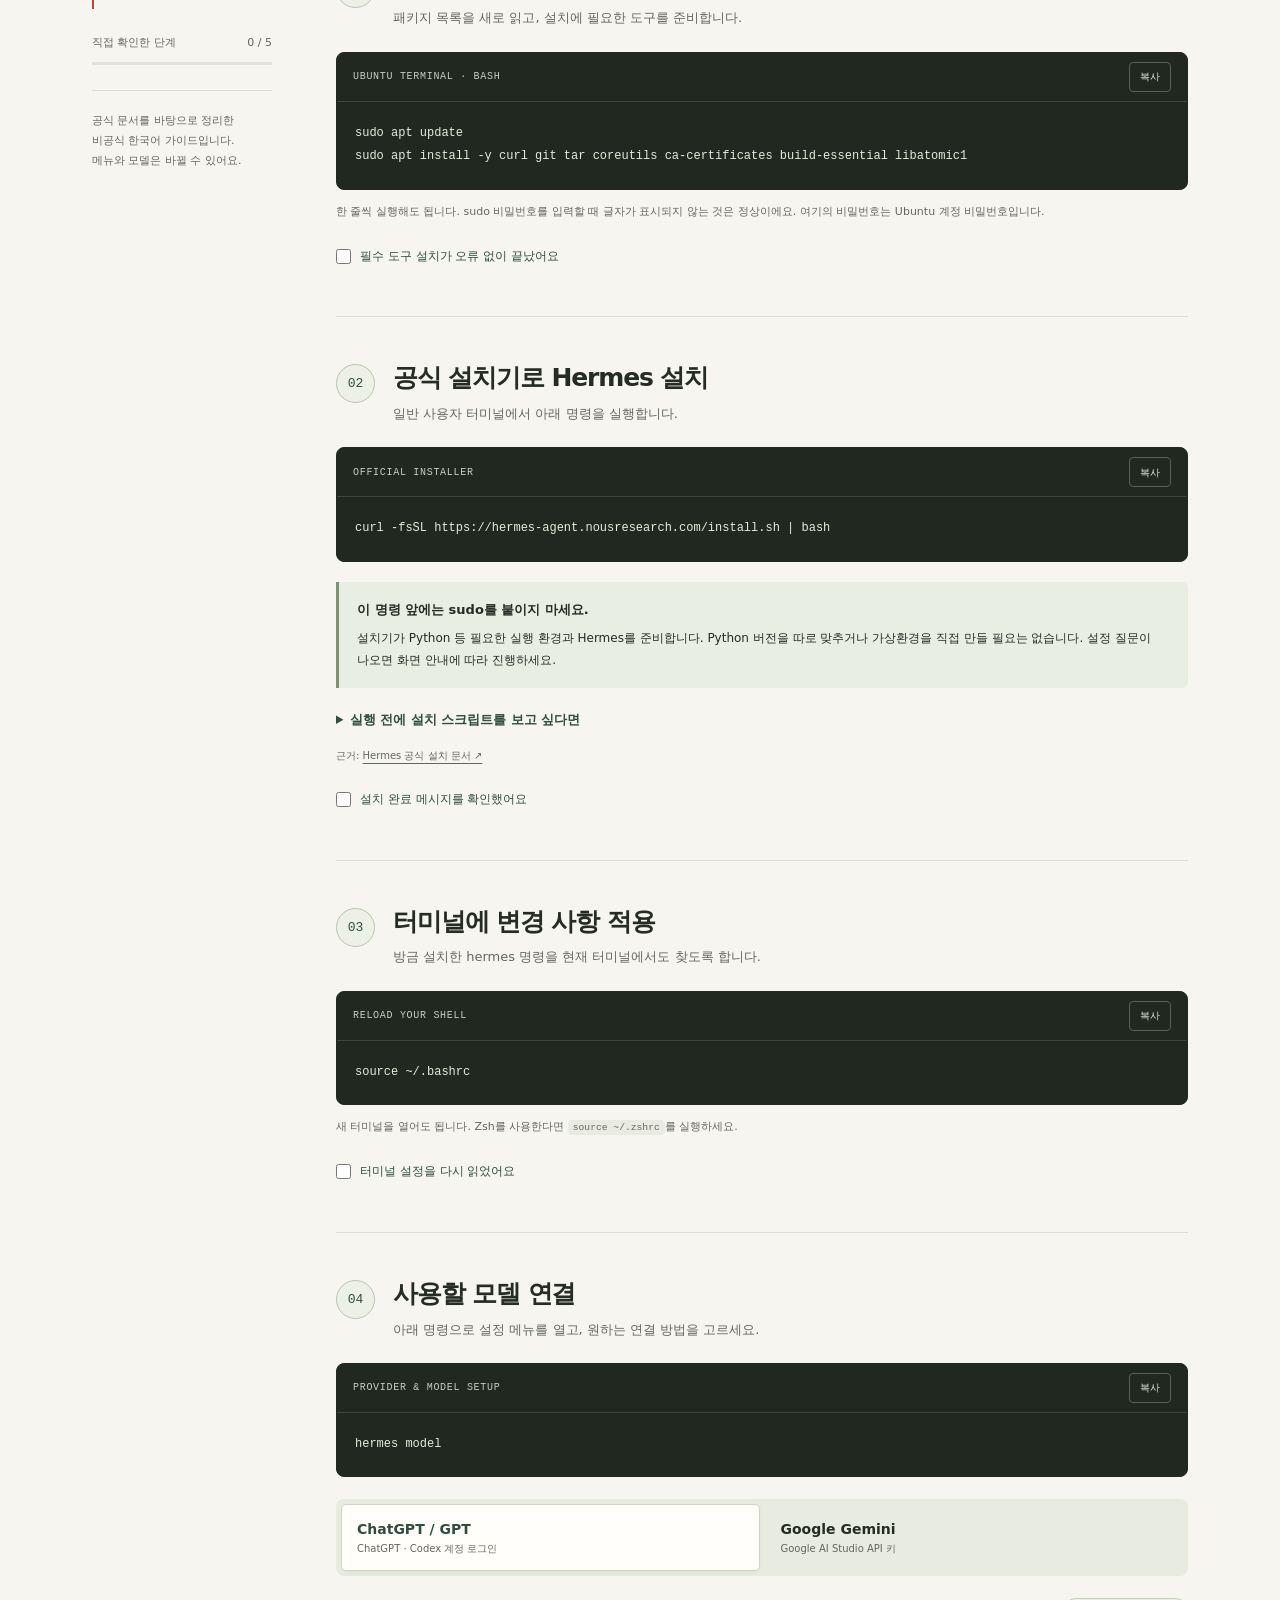
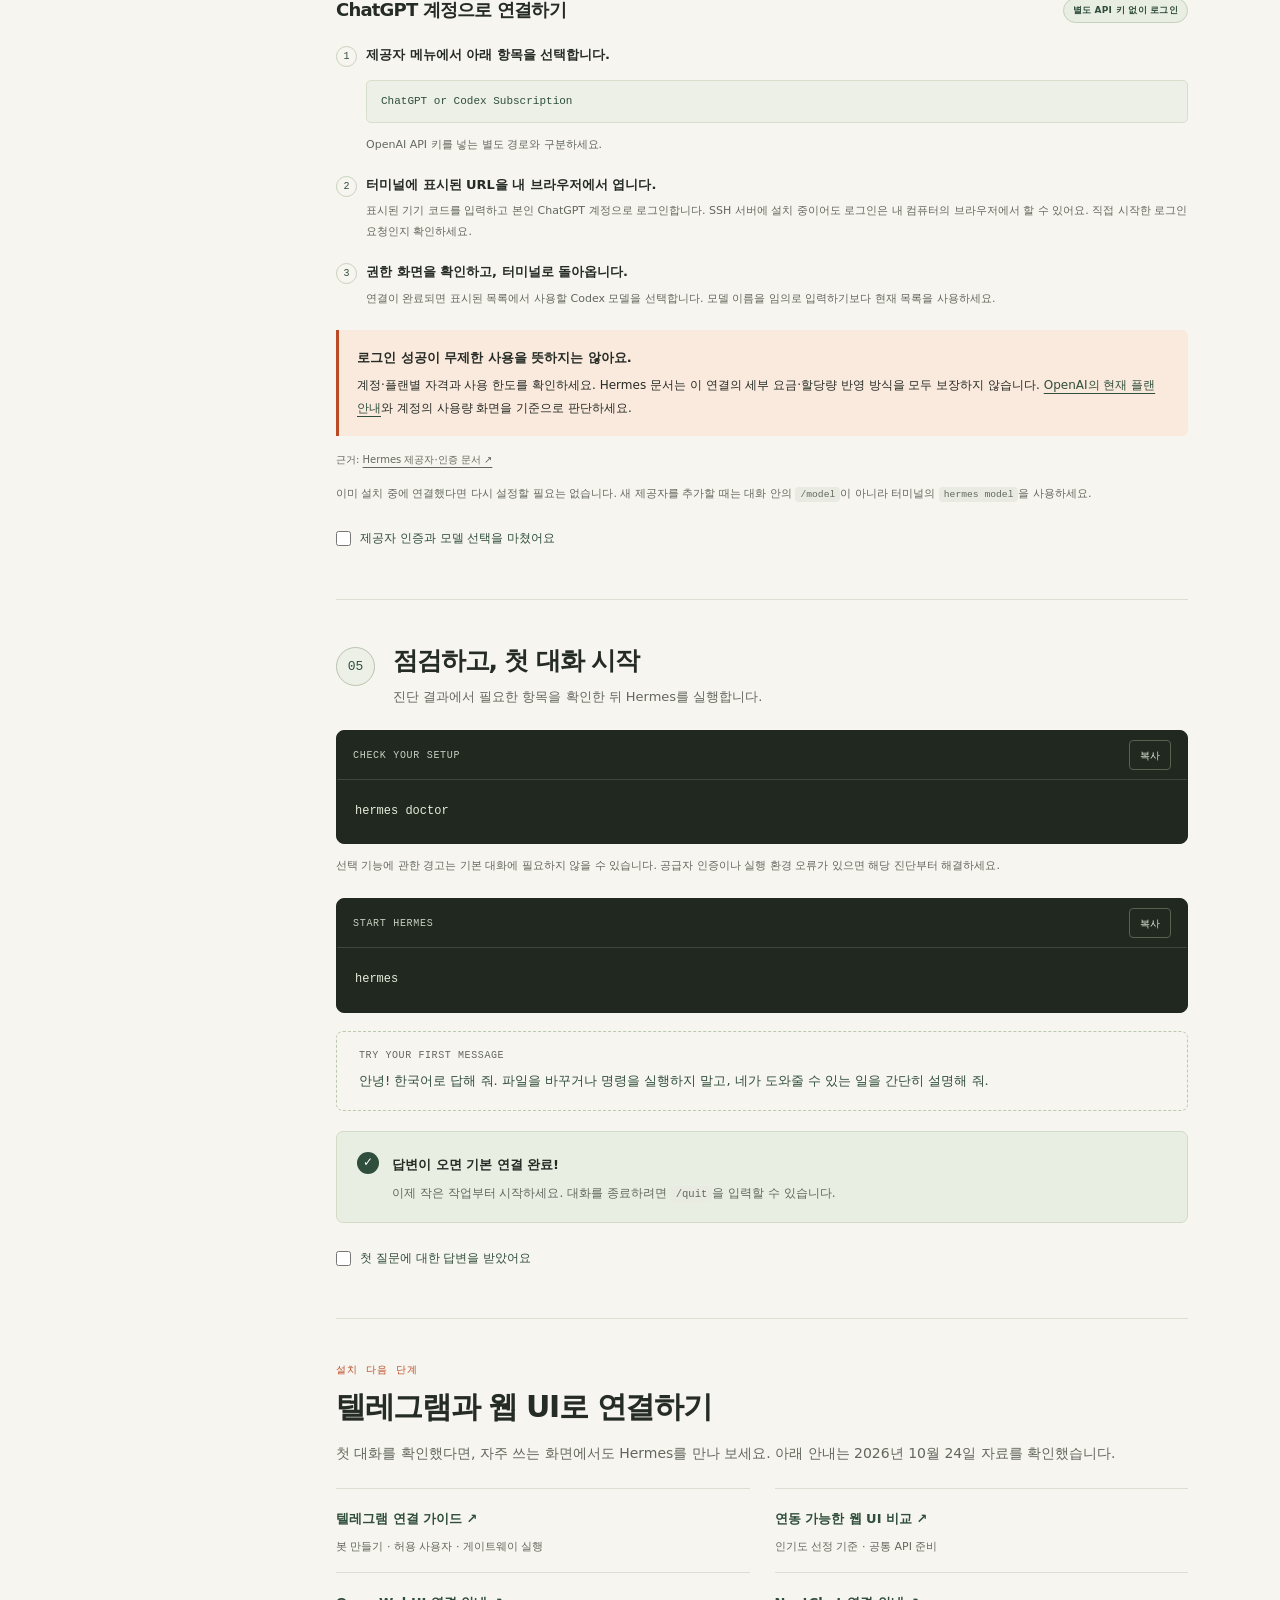
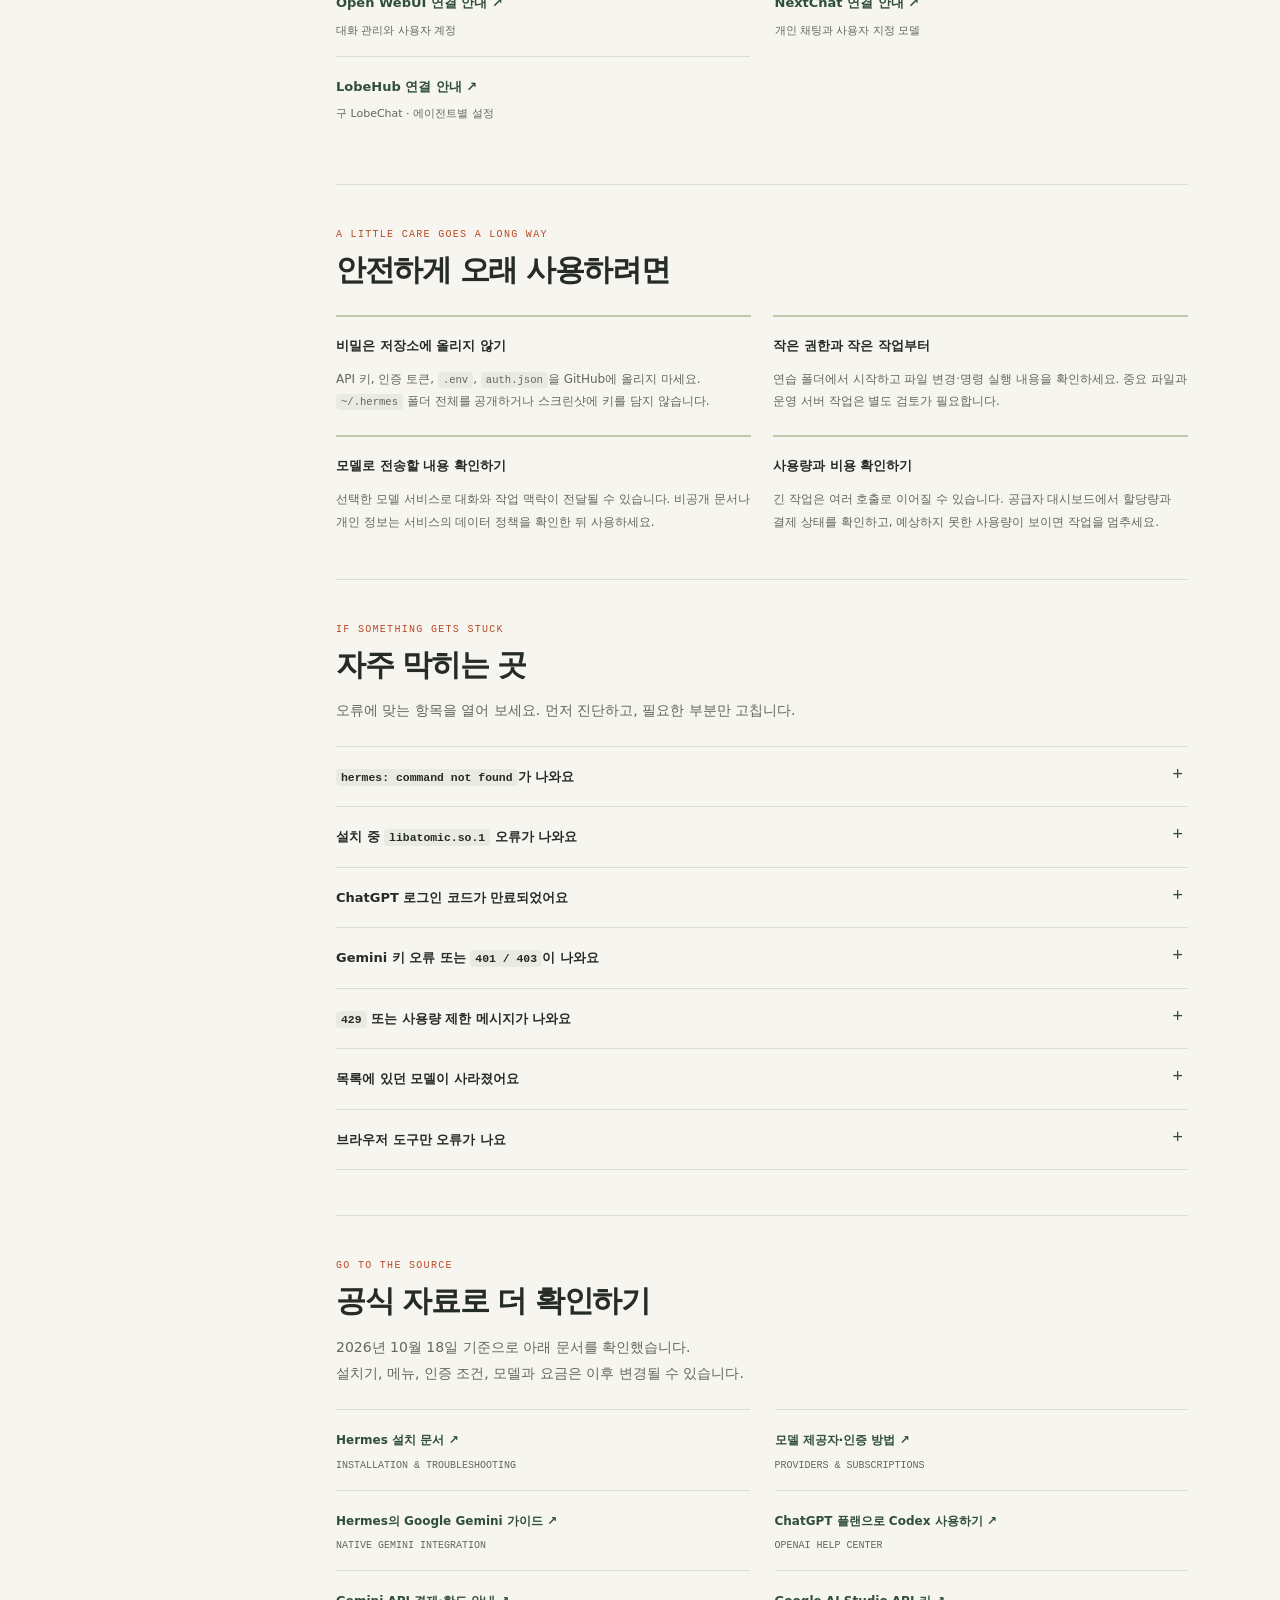
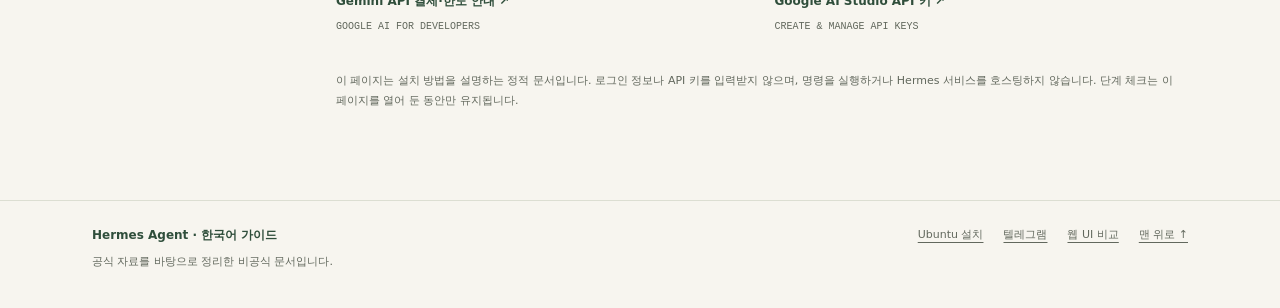
==== commit cf622215: "Add Telegram and web UI guides with shared navigation" ====
--- a/index.html
+++ b/index.html
@@ -5,35 +5,37 @@
   <meta name="viewport" content="width=device-width, initial-scale=1">
   <meta name="color-scheme" content="light">
   <meta name="description" content="Ubuntu에서 Hermes Agent를 설치하고 ChatGPT·Codex 또는 Google Gemini를 연결하는 한국어 단계별 가이드. 복사 가능한 명령어와 문제 해결 안내.">
-  <title>Ubuntu에서 시작하는 Hermes Agent · 설치 가이드</title>
-  <style>
-    :root{--paper:#f7f5ef;--white:#fffefa;--ink:#252b25;--muted:#62685d;--line:#dcded2;--green:#2f4e3b;--green-soft:#e9eee3;--orange:#ba4a25;--orange-soft:#fae9dd;--code:#202820;--mono:"SFMono-Regular",Consolas,"Liberation Mono",monospace;--sans:"Pretendard","Noto Sans CJK KR","Apple SD Gothic Neo","Malgun Gothic",system-ui,sans-serif}
-    *{box-sizing:border-box}html{scroll-behavior:smooth;scroll-padding-top:102px}body{margin:0;background:var(--paper);color:var(--ink);font-family:var(--sans);font-size:16px;line-height:1.8;word-break:keep-all;overflow-wrap:anywhere}a{color:var(--green);text-underline-offset:4px}a:hover{color:var(--orange)}button,input{font:inherit}button,a,input,summary{-webkit-tap-highlight-color:transparent}button{cursor:pointer}button:focus-visible,a:focus-visible,summary:focus-visible,input:focus-visible{outline:3px solid var(--orange);outline-offset:5px}::selection{background:#e8c5a6}h1,h2,h3,p{margin:0}h1,h2,h3{line-height:1.35;letter-spacing:-.045em}h2{font-size:30px}h3{font-size:21px}svg{display:block}button{color:inherit}code,kbd{font-family:var(--mono);font-size:.88em}p code,li code,summary code{background:#e9ebe2;padding:2px 5px;border-radius:4px;word-break:break-word}kbd{border:1px solid #ccd0c2;border-bottom-width:2px;border-radius:4px;background:var(--white);padding:2px 6px;white-space:nowrap}.wrap{max-width:1160px;margin:auto;padding:0 32px}.skip{position:fixed;top:-80px;left:20px;z-index:100;background:var(--ink);color:#fff;padding:10px 18px}.skip:focus{top:12px}.topbar{height:82px;border-bottom:1px solid var(--line);background:rgba(247,245,239,.96);position:sticky;top:0;z-index:20;backdrop-filter:blur(12px)}.topbar .wrap{height:100%;display:flex;align-items:center;justify-content:space-between;gap:20px}.brand{display:flex;align-items:center;gap:10px;text-decoration:none;font-size:18px;font-weight:760;letter-spacing:-.04em}.brand-mark{width:30px;height:30px;background:var(--green);color:var(--white);display:grid;place-items:center;border-radius:8px}.brand-mark svg{width:19px;height:19px}.brand small{font:11px var(--mono);letter-spacing:.04em;margin-left:6px;color:var(--muted)}.header-links{display:flex;gap:25px;align-items:center;font-size:13px;font-weight:650}.header-links a{text-decoration:none}.external{display:inline-block;margin-left:5px;font-size:14px}.edition{display:flex;align-items:center;gap:8px;font:11px var(--mono);letter-spacing:.04em;color:var(--muted)}.dot{width:6px;height:6px;border-radius:50%;background:var(--orange);display:inline-block}.hero{padding:70px 0 56px;display:grid;grid-template-columns:1.16fr 1fr;gap:60px;align-items:center}.eyebrow{font:11px var(--mono);letter-spacing:.13em;color:var(--orange);font-weight:700;margin-bottom:22px}.hero h1{font-size:clamp(36px,4.2vw,52px);line-height:1.34;font-weight:800}.hero h1 span{color:var(--green)}.hero .lead{color:var(--muted);font-size:17px;line-height:1.85;max-width:500px;margin-top:22px}.hero-actions{display:flex;gap:22px;align-items:center;margin-top:30px}.button{display:inline-flex;gap:20px;align-items:center;justify-content:center;background:var(--green);color:white;padding:12px 21px;border-radius:6px;font-size:14px;text-decoration:none;font-weight:650;border:1px solid var(--green)}.button:hover{color:#fff;background:#223e2b}.text-link{font-size:13px;font-weight:650}.hero-tags{display:flex;gap:9px;flex-wrap:wrap;margin-top:24px}.tag{font-size:11px;color:var(--muted);padding:3px 8px;border:1px solid var(--line);border-radius:4px;background:rgba(255,255,255,.35)}.diagram{position:relative;padding:24px;background:#eeeee5;border:1px solid #d9dccd;border-radius:12px;min-width:0}.diagram-top{display:flex;justify-content:space-between;align-items:center;font:10px var(--mono);letter-spacing:.08em;color:var(--muted);margin-bottom:24px}.diagram-top .mini-dots{display:flex;gap:5px}.mini-dots i{width:5px;height:5px;border:1px solid #9fa795;border-radius:50%}.system-box{display:flex;align-items:center;gap:14px;background:var(--white);border:1px solid #d5d9cd;padding:16px;border-radius:7px}.system-icon{width:39px;height:39px;background:var(--orange-soft);border-radius:7px;display:grid;place-items:center;color:var(--orange);flex:none}.system-icon svg{width:22px;height:22px}.system-box strong{font-size:14px;display:block;line-height:1.5}.system-box small{display:block;font-size:11px;color:var(--muted)}.connector{height:34px;display:flex;justify-content:center}.connector:before{content:"";border-left:1px dashed #99a38e}.agent-box{background:var(--green);color:var(--white);border:1px solid var(--green);display:flex;align-items:center;justify-content:space-between;padding:16px 19px;border-radius:7px;gap:10px}.agent-box strong{font-size:18px;letter-spacing:-.02em}.agent-box small{display:block;font:10px var(--mono);letter-spacing:.07em;color:#cbd5c5}.agent-box .agent-symbol{font:28px var(--mono);color:#dce6cf}.model-branches{height:32px;position:relative}.model-branches:before{content:"";position:absolute;top:0;left:50%;height:16px;border-left:1px dashed #99a38e}.model-branches:after{content:"";position:absolute;top:16px;left:24%;right:24%;height:16px;border:1px dashed #99a38e;border-bottom:0;border-radius:5px 5px 0 0}.model-boxes{display:grid;grid-template-columns:1fr 1fr;gap:12px}.model-mini{background:var(--white);border:1px solid #d5d9cd;border-radius:7px;padding:12px;text-align:center}.model-mini strong{font-size:13px;display:block}.model-mini small{font-size:10px;color:var(--muted)}.diagram-note{font-size:11px;color:var(--muted);text-align:center;margin-top:19px;line-height:1.7}.overview{display:grid;grid-template-columns:repeat(3,1fr);border-top:1px solid var(--line);border-bottom:1px solid var(--line);padding:24px 0;gap:32px}.overview-item{display:flex;align-items:flex-start;gap:12px}.overview-no{font:12px var(--mono);color:var(--orange);padding-top:4px}.overview-item strong{display:block;font-size:14px;margin-bottom:4px}.overview-item p{color:var(--muted);font-size:12px;line-height:1.7}.layout{display:grid;grid-template-columns:180px minmax(0,1fr);gap:64px;padding-top:55px}.sidebar{align-self:start;position:sticky;top:114px}.nav-label{font:10px var(--mono);letter-spacing:.14em;color:var(--muted);margin-bottom:17px}.sidebar nav{display:flex;flex-direction:column;gap:4px}.sidebar nav a{text-decoration:none;color:var(--muted);font-size:13px;padding:7px 0 7px 13px;border-left:2px solid transparent}.sidebar nav a:hover,.sidebar nav a[aria-current="location"]{border-left-color:var(--orange);color:var(--ink)}.sidebar nav a span{font:10px var(--mono);margin-right:8px;color:#838a7a}.side-footer{border-top:1px solid var(--line);margin-top:25px;padding-top:20px;font-size:11px;line-height:1.8;color:var(--muted)}.progress-label{display:flex;justify-content:space-between;font-size:11px;margin-top:24px;color:var(--muted)}.progress-track{height:3px;background:#e0e3d7;margin-top:9px}.progress-fill{height:100%;width:0;background:var(--orange);transition:width .25s}.content{min-width:0}.section{padding-bottom:45px;margin-bottom:44px;border-bottom:1px solid var(--line);scroll-margin-top:105px}.section:last-child{border-bottom:0}.section-kicker{font:10px var(--mono);letter-spacing:.13em;color:var(--orange);margin-bottom:10px}.section-intro{font-size:14px;color:var(--muted);margin-top:12px;line-height:1.9}.prep-list{display:grid;grid-template-columns:1fr 1fr;gap:10px 26px;margin:22px 0;padding:0;list-style:none;font-size:13px}.prep-list li{display:flex;gap:9px}.check-mark{font-size:13px;color:var(--green);font-weight:700}.callout{background:var(--green-soft);border-left:3px solid #7d9270;padding:16px 18px;border-radius:0 6px 6px 0;margin-top:20px;font-size:12px;line-height:1.9}.callout strong{font-size:13px;display:block;margin-bottom:4px}.callout.warning{background:var(--orange-soft);border-left-color:var(--orange)}.callout p+p{margin-top:7px}.section-heading{display:flex;gap:18px;align-items:flex-start}.step-number{flex:none;width:39px;height:39px;display:grid;place-items:center;border:1px solid #b8c4b0;background:#edf0e6;color:var(--green);border-radius:50%;font:13px var(--mono);margin-top:3px}.section-heading h2{font-size:25px}.section-heading p{margin-top:7px;color:var(--muted);font-size:13px}.code-block{margin-top:22px;border-radius:8px;overflow:hidden;background:var(--code);border:1px solid #202820}.code-top{display:flex;align-items:center;justify-content:space-between;padding:9px 16px;border-bottom:1px solid #3e473c;gap:12px}.code-label{color:#c7cfc0;font:10px var(--mono);letter-spacing:.07em}.copy{background:transparent;color:#e5ecdc;border:1px solid #58634f;font-size:10px;line-height:1.5;padding:5px 10px;border-radius:4px;display:inline-flex;align-items:center;gap:7px;min-height:30px}.copy:hover{background:#3d4c36}.copy svg{width:11px;height:11px}.code-block pre{margin:0;padding:20px 18px;overflow-x:auto;white-space:pre;word-break:normal;overflow-wrap:normal;line-height:1.9;color:#e5ecd9;font:12px/1.95 var(--mono);tab-size:2}.code-block pre code{font-size:inherit;font-family:inherit}.code-block .prompt{user-select:none;color:#a5b694}.caption{font-size:11px;line-height:1.8;color:var(--muted);margin-top:12px}.done-check{display:flex;align-items:center;gap:9px;font-size:12px;margin-top:20px;color:var(--green);cursor:pointer;min-height:30px}.done-check input{accent-color:var(--green);width:15px;height:15px;flex:none;margin:0}.done-check:has(input:checked){color:#77836d}.text-details{font-size:13px;margin-top:20px}.text-details>summary{cursor:pointer;color:var(--green);font-weight:650}.text-details p{margin-top:11px;color:var(--muted);font-size:12px}.source-inline{font-size:10px;color:var(--muted);margin-top:15px}.source-inline a{color:var(--muted)}.tabs{display:none;grid-template-columns:1fr 1fr;background:#e8ebdf;padding:5px;border-radius:8px;margin-top:22px;gap:5px}.js .tabs{display:grid}.tab{background:transparent;border:1px solid transparent;border-radius:5px;text-align:left;padding:13px 15px;font-weight:700;font-size:14px;line-height:1.6}.tab span{display:block;font-weight:400;font-size:10px;color:var(--muted)}.tab[aria-selected="true"]{background:var(--white);border-color:#cdd6c2;box-shadow:0 2px 4px #24381c08;color:var(--green)}.tab-panel{margin-top:22px}.tab-panel[hidden]{display:none}.provider-title{display:flex;align-items:center;justify-content:space-between;gap:14px}.provider-title h3{font-size:18px}.pill{font-size:9px;font-weight:600;line-height:1.5;letter-spacing:.03em;background:var(--green-soft);color:var(--green);border:1px solid #c6d1bc;border-radius:20px;padding:5px 9px;white-space:nowrap}.instruction-list{margin:20px 0 0;padding:0;list-style:none;counter-reset:instructions}.instruction-list li{counter-increment:instructions;position:relative;padding-left:30px;margin-bottom:17px;font-size:13px;line-height:1.9}.instruction-list li:before{content:counter(instructions);position:absolute;left:0;top:3px;width:19px;height:19px;border:1px solid #c8d0bc;border-radius:50%;font:10px/19px var(--mono);text-align:center;color:var(--green)}.instruction-list li strong{font-size:13px}.instruction-list li small{display:block;font-size:11px;color:var(--muted);margin-top:4px}.menu-path{font:11px/1.9 var(--mono);color:var(--green);background:#edf0e7;border:1px solid #d7dfcb;border-radius:5px;padding:10px 14px;margin:12px 0;overflow-wrap:anywhere}.model-caution{font-size:11px;color:var(--muted);margin-top:15px}.success-card{display:flex;gap:13px;align-items:flex-start;background:var(--green-soft);border:1px solid #d2dbc7;border-radius:7px;padding:18px 20px;margin-top:20px}.success-card .success-icon{width:22px;height:22px;border-radius:50%;color:#fff;background:var(--green);display:grid;place-items:center;font-size:12px;flex:none;margin-top:2px}.success-card strong{font-size:13px}.success-card p{font-size:12px;color:var(--muted);margin-top:4px}.sample-prompt{margin-top:18px;padding:18px 22px;border:1px dashed #bcc9ad;border-radius:7px;font-size:13px;color:var(--green)}.sample-prompt small{display:block;font:10px var(--mono);color:var(--muted);letter-spacing:.06em;margin-bottom:8px}.safety-grid{display:grid;grid-template-columns:1fr 1fr;gap:22px;margin-top:24px}.safety-item{border-top:2px solid #bec8af;padding-top:14px}.safety-item strong{font-size:13px}.safety-item p{font-size:12px;color:var(--muted);margin-top:8px;line-height:1.9}.faq-list{margin-top:22px;border-top:1px solid var(--line)}.faq-list details{border-bottom:1px solid var(--line)}.faq-list summary{list-style:none;cursor:pointer;font-size:13px;font-weight:650;padding:18px 30px 18px 0;position:relative}.faq-list summary::-webkit-details-marker{display:none}.faq-list summary:after{content:"+";font:18px var(--mono);position:absolute;right:5px;top:18px;color:var(--green)}.faq-list details[open] summary:after{content:"−"}.faq-body{font-size:12px;color:var(--muted);padding:0 0 20px;line-height:1.9}.faq-body .code-block{margin-top:12px}.faq-body p+p{margin-top:10px}.sources{list-style:none;padding:0;margin:22px 0 0;display:grid;grid-template-columns:1fr 1fr;gap:0 25px}.sources li{border-top:1px solid var(--line);padding:15px 0}.sources a{font-size:12px;font-weight:600;text-decoration:none}.sources small{display:block;font:10px/1.8 var(--mono);margin-top:3px;color:var(--muted)}.end-note{font-size:11px;color:var(--muted);margin-top:20px}.footer{border-top:1px solid var(--line);padding:24px 0 36px}.footer .wrap{display:flex;justify-content:space-between;gap:20px;color:var(--muted);font-size:10px}.footer a{color:var(--muted)}.toast{position:fixed;bottom:26px;left:50%;transform:translate(-50%,15px);background:var(--green);color:white;padding:11px 19px;border-radius:7px;box-shadow:0 8px 25px #24382025;font-size:12px;opacity:0;pointer-events:none;transition:.2s;z-index:50;max-width:calc(100% - 32px);width:max-content}.toast.show{opacity:1;transform:translate(-50%,0)}.sr-only{position:absolute;width:1px;height:1px;padding:0;margin:-1px;overflow:hidden;clip:rect(0,0,0,0);white-space:nowrap;border:0}
-    @media(min-width:1250px){.hero{gap:85px}}
-    @media(max-width:900px){.hero{gap:32px}.hero h1{font-size:40px}.hero .lead{font-size:15px}.layout{grid-template-columns:155px minmax(0,1fr);gap:34px}.overview{gap:20px}.brand small{display:none}}
-    @media(max-width:700px){html{scroll-padding-top:84px}.wrap{padding:0 22px}.topbar{height:66px}.brand{font-size:16px}.brand-mark{width:27px;height:27px}.header-links{gap:14px;font-size:11px}.header-links .docs-link{display:none}.edition{font-size:9px}.hero{grid-template-columns:1fr;padding:42px 0 32px;gap:32px}.hero h1{font-size:39px;line-height:1.35;letter-spacing:-.055em}.eyebrow{margin-bottom:17px;font-size:10px}.hero .lead{font-size:14px;margin-top:18px}.hero-actions{margin-top:23px;gap:20px}.hero-tags{margin-top:19px}.diagram{padding:19px 22px}.diagram-top{margin-bottom:18px}.system-box{padding:12px 15px}.agent-box{padding:13px 18px}.connector{height:24px}.model-branches{height:28px}.model-branches:after{height:12px}.diagram-note{margin-top:13px}.overview{grid-template-columns:1fr;gap:16px;padding:24px 0}.overview-item{gap:13px}.overview-item strong{font-size:13px;margin-bottom:1px}.overview-item p{font-size:11px}.overview-no{padding-top:1px}.layout{display:block;padding-top:22px}.sidebar{position:static;margin-bottom:35px}.nav-label,.side-footer,.progress-label,.progress-track{display:none}.sidebar nav{display:flex;flex-direction:row;gap:6px;overflow-x:auto;padding:0 0 12px;white-space:nowrap}.sidebar nav a{border:1px solid var(--line);border-radius:4px;font-size:11px;padding:6px 10px;background:var(--white)}.sidebar nav a span{display:none}.sidebar nav a:hover,.sidebar nav a[aria-current="location"]{border-color:var(--orange)}.section{padding-bottom:32px;margin-bottom:34px;scroll-margin-top:87px}.section h2{font-size:25px}.section-intro{font-size:13px}.prep-list{grid-template-columns:1fr;gap:8px;margin:18px 0;font-size:12px}.section-heading{gap:12px}.section-heading h2{font-size:22px}.section-heading p{font-size:12px}.step-number{width:32px;height:32px;font-size:11px}.code-block{margin-top:18px}.code-block pre{font-size:11px;padding:17px 14px}.code-top{padding:8px 12px}.callout{padding:13px 15px;font-size:11px}.callout strong{font-size:12px}.tab{font-size:12px;padding:10px}.tab span{font-size:9px}.provider-title h3{font-size:16px}.pill{font-size:8px;padding:4px 7px}.instruction-list li{font-size:12px}.instruction-list li strong{font-size:12px}.safety-grid{gap:18px}.safety-item strong{font-size:12px}.safety-item p{font-size:11px}.sources{grid-template-columns:1fr}.footer .wrap{flex-direction:column;gap:7px}.faq-list summary{font-size:12px}.text-link{font-size:12px}.button{font-size:13px;padding:11px 18px}}
-    @media(max-width:360px){.wrap{padding:0 16px}.hero h1{font-size:34px}.header-links .edition{display:none}.safety-grid{grid-template-columns:1fr}.provider-title{align-items:flex-start}.pill{white-space:normal;text-align:center}}
-    @media(prefers-reduced-motion:reduce){html{scroll-behavior:auto}*,*:before,*:after{transition:none!important}}
-    @media print{.topbar,.sidebar,.hero-actions,.copy,.done-check,.toast{display:none!important}.wrap{max-width:none;padding:0}.hero{padding-top:0;gap:25px}.hero h1{font-size:30px}.layout{display:block}.section{break-inside:avoid;margin-bottom:22px;padding-bottom:22px}.tabs{display:none!important}.tab-panel[hidden]{display:block!important}.code-block{print-color-adjust:exact}.footer{margin-top:20px}a{color:inherit}.section h2{font-size:23px}}
-  </style>
+  <title>Hermes Agent 한국어 가이드 · Ubuntu 설치와 텔레그램·웹 UI 연결</title>
+  <link rel="stylesheet" href="assets/guide.css">
 </head>
 <body>
   <a class="skip" href="#guide">설치 가이드로 바로 가기</a>
   <header class="topbar">
-    <div class="wrap">
-      <a class="brand" href="#top" aria-label="Hermes Ubuntu 가이드 처음으로">
+    <div class="wrap topbar-main">
+      <a class="brand" href="#top" aria-label="Hermes 한국어 가이드 처음으로">
         <span class="brand-mark" aria-hidden="true"><svg viewBox="0 0 24 24" fill="none" stroke="currentColor" stroke-width="1.8" stroke-linecap="round" stroke-linejoin="round"><path d="M6 5v14M18 5v14M6 12h12M3 5h6M15 19h6"/></svg></span>
         hermes <small>/ UBUNTU GUIDE</small>
       </a>
-      <div class="header-links"><a class="docs-link" href="https://hermes-agent.nousresearch.com/docs/getting-started/installation" target="_blank" rel="noopener noreferrer">공식 문서 <span class="external" aria-hidden="true">↗</span></a><span class="edition"><span class="dot"></span> KOREAN EDITION</span></div>
+      <span class="header-caption">설치부터 텔레그램·웹 UI까지</span>
+      <a class="header-docs" href="https://hermes-agent.nousresearch.com/docs/getting-started/installation" target="_blank" rel="noopener noreferrer">공식 문서 <span aria-hidden="true">↗</span></a>
     </div>
+    <nav class="guide-menu" aria-label="전체 가이드">
+      <div class="wrap guide-menu-inner">
+          <a href="index.html" aria-current="page">Ubuntu 설치</a>
+          <a href="telegram.html">텔레그램</a>
+          <a href="web-ui.html">웹 UI 비교</a>
+          <a href="open-webui.html">Open WebUI</a>
+          <a href="nextchat.html">NextChat</a>
+          <a href="lobechat.html">LobeHub</a>
+      </div>
+    </nav>
   </header>
   <main id="top" class="wrap">
     <section class="hero" aria-labelledby="hero-title">
       <div>
         <p class="eyebrow">A SMALL GUIDE TO YOUR FIRST AGENT</p>
         <h1 id="hero-title">Ubuntu에서 시작하는<br><span>Hermes Agent.</span></h1>
-        <p class="lead">설치부터 첫 대화까지, 한 단계씩.<br>내 Ubuntu에 에이전트를 설치하고<br>ChatGPT 또는 Gemini를 연결해 보세요.</p>
+        <p class="lead">설치부터 첫 대화까지, 한 단계씩.<br>ChatGPT 또는 Gemini를 연결하고<br>텔레그램과 웹 UI에서도 사용해 보세요.</p>
         <div class="hero-actions"><a class="button" href="#prepare">설치 시작하기 <span aria-hidden="true">↓</span></a><a class="text-link" href="#connect">모델 연결부터 보기</a></div>
         <div class="hero-tags"><span class="tag">Ubuntu · Bash</span><span class="tag">터미널 설치</span><span class="tag">확인일 2026.10.18</span></div>
       </div>
@@ -47,6 +49,23 @@
         <figcaption class="diagram-note">에이전트는 내 컴퓨터에서, 모델은 연결한 서비스에서.<br>이 페이지 자체는 에이전트를 실행하지 않습니다.</figcaption>
       </figure>
     </section>
+    <section class="guide-directory" aria-labelledby="directory-title">
+      <div class="directory-heading"><h2 id="directory-title">어디에서 Hermes를 사용할까요?</h2><p>설치를 마쳤다면, 원하는 대화 화면으로 이어가세요.</p></div>
+      <div class="directory-grid">
+        <a class="directory-card" href="telegram.html">
+          <span class="directory-icon" aria-hidden="true"><svg viewBox="0 0 24 24" fill="none" stroke="currentColor" stroke-width="1.6" stroke-linecap="round" stroke-linejoin="round"><path d="m21 3-5 18-5-8-8-5 18-5Z"/><path d="m11 13 10-10"/></svg></span>
+          <h3>텔레그램으로 연결하기</h3>
+          <p>봇을 만들고 내 계정만 허용해, 휴대폰에서도 Hermes와 대화하세요.</p>
+          <span class="directory-action">봇 만들기부터 첫 메시지까지 <span aria-hidden="true">→</span></span>
+        </a>
+        <div class="directory-card">
+          <span class="directory-icon" aria-hidden="true"><svg viewBox="0 0 24 24" fill="none" stroke="currentColor" stroke-width="1.6" stroke-linecap="round" stroke-linejoin="round"><rect x="3" y="4" width="18" height="16" rx="2"/><path d="M3 9h18M7 6.5h.01M10 6.5h.01M8 13h8M8 16h5"/></svg></span>
+          <h3><a href="web-ui.html">브라우저에서 대화하기 <span aria-hidden="true">→</span></a></h3>
+          <p>연결 가능한 웹 UI를 비교하고, 원하는 화면의 설치·연동 안내를 확인하세요.</p>
+          <nav class="directory-links" aria-label="웹 UI별 연결 안내"><a href="open-webui.html">Open WebUI</a><a href="nextchat.html">NextChat</a><a href="lobechat.html">LobeHub</a></nav>
+        </div>
+      </div>
+    </section>
     <div class="overview" aria-label="시작 전 핵심 정보">
       <div class="overview-item"><span class="overview-no">01 /</span><div><strong>Python을 따로 설치하지 않아도 돼요</strong><p>공식 설치기가 필요한 실행 환경을 관리합니다.</p></div></div>
       <div class="overview-item"><span class="overview-no">02 /</span><div><strong>두 연결 방법 중 하나를 선택하세요</strong><p>ChatGPT 로그인 또는 Gemini API 키로 연결합니다.</p></div></div>
@@ -54,8 +73,8 @@
     </div>
     <div class="layout" id="guide">
       <aside class="sidebar" aria-label="가이드 목차">
-        <p class="nav-label">IN THIS GUIDE</p>
-        <nav><a href="#prepare"><span>00</span>시작 전 준비</a><a href="#packages"><span>01</span>필수 도구 준비</a><a href="#install"><span>02</span>Hermes 설치</a><a href="#shell"><span>03</span>터미널 적용</a><a href="#connect"><span>04</span>모델 연결</a><a href="#launch"><span>05</span>첫 실행</a><a href="#safety"><span>+</span>안전하게 사용하기</a><a href="#troubleshoot"><span>?</span>문제 해결</a><a href="#sources"><span>↗</span>공식 자료</a></nav>
+        <p class="nav-label">이 페이지에서</p>
+        <nav><a href="#prepare"><span>00</span>시작 전 준비</a><a href="#packages"><span>01</span>필수 도구 준비</a><a href="#install"><span>02</span>Hermes 설치</a><a href="#shell"><span>03</span>터미널 적용</a><a href="#connect"><span>04</span>모델 연결</a><a href="#launch"><span>05</span>첫 실행</a><a href="#integrations"><span>↗</span>텔레그램·웹 UI</a><a href="#safety"><span>+</span>안전하게 사용하기</a><a href="#troubleshoot"><span>?</span>문제 해결</a><a href="#sources"><span>↗</span>공식 자료</a></nav>
         <div class="progress-label"><span>직접 확인한 단계</span><span id="progress-text">0 / 5</span></div><div class="progress-track" role="progressbar" aria-label="직접 확인한 설치 단계" aria-valuemin="0" aria-valuemax="5" aria-valuenow="0"><div class="progress-fill" id="progress-fill"></div></div>
         <p class="side-footer">공식 문서를 바탕으로 정리한<br>비공식 한국어 가이드입니다.<br>메뉴와 모델은 바뀔 수 있어요.</p>
       </aside>
@@ -115,6 +134,17 @@
           <div class="success-card"><span class="success-icon" aria-hidden="true">✓</span><div><strong>답변이 오면 기본 연결 완료!</strong><p>이제 작은 작업부터 시작하세요. 대화를 종료하려면 <code>/quit</code>을 입력할 수 있습니다.</p></div></div>
           <label class="done-check"><input type="checkbox" class="step-check"><span>첫 질문에 대한 답변을 받았어요</span></label>
         </section>
+        <section class="section" id="integrations" aria-labelledby="integrations-title">
+          <p class="section-kicker">설치 다음 단계</p><h2 id="integrations-title">텔레그램과 웹 UI로 연결하기</h2>
+          <p class="section-intro">첫 대화를 확인했다면, 자주 쓰는 화면에서도 Hermes를 만나 보세요. 아래 안내는 2026년 10월 24일 자료를 확인했습니다.</p>
+          <ul class="integration-links">
+            <li><a href="telegram.html">텔레그램 연결 가이드 <span aria-hidden="true">↗</span></a><small>봇 만들기 · 허용 사용자 · 게이트웨이 실행</small></li>
+            <li><a href="web-ui.html">연동 가능한 웹 UI 비교 <span aria-hidden="true">↗</span></a><small>인기도 선정 기준 · 공통 API 준비</small></li>
+            <li><a href="open-webui.html">Open WebUI 연결 안내 <span aria-hidden="true">↗</span></a><small>대화 관리와 사용자 계정</small></li>
+            <li><a href="nextchat.html">NextChat 연결 안내 <span aria-hidden="true">↗</span></a><small>개인 채팅과 사용자 지정 모델</small></li>
+            <li><a href="lobechat.html">LobeHub 연결 안내 <span aria-hidden="true">↗</span></a><small>구 LobeChat · 에이전트별 설정</small></li>
+          </ul>
+        </section>
         <section class="section" id="safety" aria-labelledby="safety-title">
           <p class="section-kicker">A LITTLE CARE GOES A LONG WAY</p><h2 id="safety-title">안전하게 오래 사용하려면</h2>
           <div class="safety-grid"><div class="safety-item"><strong>비밀은 저장소에 올리지 않기</strong><p>API 키, 인증 토큰, <code>.env</code>, <code>auth.json</code>을 GitHub에 올리지 마세요. <code>~/.hermes</code> 폴더 전체를 공개하거나 스크린샷에 키를 담지 않습니다.</p></div><div class="safety-item"><strong>작은 권한과 작은 작업부터</strong><p>연습 폴더에서 시작하고 파일 변경·명령 실행 내용을 확인하세요. 중요 파일과 운영 서버 작업은 별도 검토가 필요합니다.</p></div><div class="safety-item"><strong>모델로 전송할 내용 확인하기</strong><p>선택한 모델 서비스로 대화와 작업 맥락이 전달될 수 있습니다. 비공개 문서나 개인 정보는 서비스의 데이터 정책을 확인한 뒤 사용하세요.</p></div><div class="safety-item"><strong>사용량과 비용 확인하기</strong><p>긴 작업은 여러 호출로 이어질 수 있습니다. 공급자 대시보드에서 할당량과 결제 상태를 확인하고, 예상하지 못한 사용량이 보이면 작업을 멈추세요.</p></div></div>
@@ -140,7 +170,10 @@
       </div>
     </div>
   </main>
-  <footer class="footer"><div class="wrap"><span>Hermes Agent · Ubuntu 설치 가이드 / 비공식 한국어 문서</span><a href="#top">맨 위로 돌아가기 ↑</a><span>LAST REVIEWED 2026.10.18</span></div></footer>
+  <footer class="footer"><div class="wrap site-footer">
+    <div><a class="footer-brand" href="index.html">Hermes Agent · 한국어 가이드</a><p>공식 자료를 바탕으로 정리한 비공식 문서입니다.</p></div>
+    <nav aria-label="하단 가이드"><a href="index.html">Ubuntu 설치</a><a href="telegram.html">텔레그램</a><a href="web-ui.html">웹 UI 비교</a><a href="#top">맨 위로 ↑</a></nav>
+  </div></footer>
   <div class="toast" id="toast" role="status" aria-live="polite"></div>
   <script>
     (() => {
--- a/assets/guide.css
+++ b/assets/guide.css
@@ -0,0 +1,56 @@
+:root{--paper:#f7f5ef;--white:#fffefa;--ink:#252b25;--muted:#62685d;--line:#dcded2;--green:#2f4e3b;--green-soft:#e9eee3;--orange:#ba4a25;--orange-soft:#fae9dd;--code:#202820;--mono:"SFMono-Regular",Consolas,"Liberation Mono",monospace;--sans:"Pretendard","Noto Sans CJK KR","Apple SD Gothic Neo","Malgun Gothic",system-ui,sans-serif}
+    *{box-sizing:border-box}html{scroll-behavior:smooth;scroll-padding-top:102px}body{margin:0;background:var(--paper);color:var(--ink);font-family:var(--sans);font-size:16px;line-height:1.8;word-break:keep-all;overflow-wrap:anywhere}a{color:var(--green);text-underline-offset:4px}a:hover{color:var(--orange)}button,input{font:inherit}button,a,input,summary{-webkit-tap-highlight-color:transparent}button{cursor:pointer}button:focus-visible,a:focus-visible,summary:focus-visible,input:focus-visible{outline:3px solid var(--orange);outline-offset:5px}::selection{background:#e8c5a6}h1,h2,h3,p{margin:0}h1,h2,h3{line-height:1.35;letter-spacing:-.045em}h2{font-size:30px}h3{font-size:21px}svg{display:block}button{color:inherit}code,kbd{font-family:var(--mono);font-size:.88em}p code,li code,summary code{background:#e9ebe2;padding:2px 5px;border-radius:4px;word-break:break-word}kbd{border:1px solid #ccd0c2;border-bottom-width:2px;border-radius:4px;background:var(--white);padding:2px 6px;white-space:nowrap}.wrap{max-width:1160px;margin:auto;padding:0 32px}.skip{position:fixed;top:-80px;left:20px;z-index:100;background:var(--ink);color:#fff;padding:10px 18px}.skip:focus{top:12px}.topbar{height:82px;border-bottom:1px solid var(--line);background:rgba(247,245,239,.96);position:sticky;top:0;z-index:20;backdrop-filter:blur(12px)}.topbar .wrap{height:100%;display:flex;align-items:center;justify-content:space-between;gap:20px}.brand{display:flex;align-items:center;gap:10px;text-decoration:none;font-size:18px;font-weight:760;letter-spacing:-.04em}.brand-mark{width:30px;height:30px;background:var(--green);color:var(--white);display:grid;place-items:center;border-radius:8px}.brand-mark svg{width:19px;height:19px}.brand small{font:11px var(--mono);letter-spacing:.04em;margin-left:6px;color:var(--muted)}.header-links{display:flex;gap:25px;align-items:center;font-size:13px;font-weight:650}.header-links a{text-decoration:none}.external{display:inline-block;margin-left:5px;font-size:14px}.edition{display:flex;align-items:center;gap:8px;font:11px var(--mono);letter-spacing:.04em;color:var(--muted)}.dot{width:6px;height:6px;border-radius:50%;background:var(--orange);display:inline-block}.hero{padding:70px 0 56px;display:grid;grid-template-columns:1.16fr 1fr;gap:60px;align-items:center}.eyebrow{font:11px var(--mono);letter-spacing:.13em;color:var(--orange);font-weight:700;margin-bottom:22px}.hero h1{font-size:clamp(36px,4.2vw,52px);line-height:1.34;font-weight:800}.hero h1 span{color:var(--green)}.hero .lead{color:var(--muted);font-size:17px;line-height:1.85;max-width:500px;margin-top:22px}.hero-actions{display:flex;gap:22px;align-items:center;margin-top:30px}.button{display:inline-flex;gap:20px;align-items:center;justify-content:center;background:var(--green);color:white;padding:12px 21px;border-radius:6px;font-size:14px;text-decoration:none;font-weight:650;border:1px solid var(--green)}.button:hover{color:#fff;background:#223e2b}.text-link{font-size:13px;font-weight:650}.hero-tags{display:flex;gap:9px;flex-wrap:wrap;margin-top:24px}.tag{font-size:11px;color:var(--muted);padding:3px 8px;border:1px solid var(--line);border-radius:4px;background:rgba(255,255,255,.35)}.diagram{position:relative;padding:24px;background:#eeeee5;border:1px solid #d9dccd;border-radius:12px;min-width:0}.diagram-top{display:flex;justify-content:space-between;align-items:center;font:10px var(--mono);letter-spacing:.08em;color:var(--muted);margin-bottom:24px}.diagram-top .mini-dots{display:flex;gap:5px}.mini-dots i{width:5px;height:5px;border:1px solid #9fa795;border-radius:50%}.system-box{display:flex;align-items:center;gap:14px;background:var(--white);border:1px solid #d5d9cd;padding:16px;border-radius:7px}.system-icon{width:39px;height:39px;background:var(--orange-soft);border-radius:7px;display:grid;place-items:center;color:var(--orange);flex:none}.system-icon svg{width:22px;height:22px}.system-box strong{font-size:14px;display:block;line-height:1.5}.system-box small{display:block;font-size:11px;color:var(--muted)}.connector{height:34px;display:flex;justify-content:center}.connector:before{content:"";border-left:1px dashed #99a38e}.agent-box{background:var(--green);color:var(--white);border:1px solid var(--green);display:flex;align-items:center;justify-content:space-between;padding:16px 19px;border-radius:7px;gap:10px}.agent-box strong{font-size:18px;letter-spacing:-.02em}.agent-box small{display:block;font:10px var(--mono);letter-spacing:.07em;color:#cbd5c5}.agent-box .agent-symbol{font:28px var(--mono);color:#dce6cf}.model-branches{height:32px;position:relative}.model-branches:before{content:"";position:absolute;top:0;left:50%;height:16px;border-left:1px dashed #99a38e}.model-branches:after{content:"";position:absolute;top:16px;left:24%;right:24%;height:16px;border:1px dashed #99a38e;border-bottom:0;border-radius:5px 5px 0 0}.model-boxes{display:grid;grid-template-columns:1fr 1fr;gap:12px}.model-mini{background:var(--white);border:1px solid #d5d9cd;border-radius:7px;padding:12px;text-align:center}.model-mini strong{font-size:13px;display:block}.model-mini small{font-size:10px;color:var(--muted)}.diagram-note{font-size:11px;color:var(--muted);text-align:center;margin-top:19px;line-height:1.7}.overview{display:grid;grid-template-columns:repeat(3,1fr);border-top:1px solid var(--line);border-bottom:1px solid var(--line);padding:24px 0;gap:32px}.overview-item{display:flex;align-items:flex-start;gap:12px}.overview-no{font:12px var(--mono);color:var(--orange);padding-top:4px}.overview-item strong{display:block;font-size:14px;margin-bottom:4px}.overview-item p{color:var(--muted);font-size:12px;line-height:1.7}.layout{display:grid;grid-template-columns:180px minmax(0,1fr);gap:64px;padding-top:55px}.sidebar{align-self:start;position:sticky;top:114px}.nav-label{font:10px var(--mono);letter-spacing:.14em;color:var(--muted);margin-bottom:17px}.sidebar nav{display:flex;flex-direction:column;gap:4px}.sidebar nav a{text-decoration:none;color:var(--muted);font-size:13px;padding:7px 0 7px 13px;border-left:2px solid transparent}.sidebar nav a:hover,.sidebar nav a[aria-current="location"]{border-left-color:var(--orange);color:var(--ink)}.sidebar nav a span{font:10px var(--mono);margin-right:8px;color:#838a7a}.side-footer{border-top:1px solid var(--line);margin-top:25px;padding-top:20px;font-size:11px;line-height:1.8;color:var(--muted)}.progress-label{display:flex;justify-content:space-between;font-size:11px;margin-top:24px;color:var(--muted)}.progress-track{height:3px;background:#e0e3d7;margin-top:9px}.progress-fill{height:100%;width:0;background:var(--orange);transition:width .25s}.content{min-width:0}.section{padding-bottom:45px;margin-bottom:44px;border-bottom:1px solid var(--line);scroll-margin-top:105px}.section:last-child{border-bottom:0}.section-kicker{font:10px var(--mono);letter-spacing:.13em;color:var(--orange);margin-bottom:10px}.section-intro{font-size:14px;color:var(--muted);margin-top:12px;line-height:1.9}.prep-list{display:grid;grid-template-columns:1fr 1fr;gap:10px 26px;margin:22px 0;padding:0;list-style:none;font-size:13px}.prep-list li{display:flex;gap:9px}.check-mark{font-size:13px;color:var(--green);font-weight:700}.callout{background:var(--green-soft);border-left:3px solid #7d9270;padding:16px 18px;border-radius:0 6px 6px 0;margin-top:20px;font-size:12px;line-height:1.9}.callout strong{font-size:13px;display:block;margin-bottom:4px}.callout.warning{background:var(--orange-soft);border-left-color:var(--orange)}.callout p+p{margin-top:7px}.section-heading{display:flex;gap:18px;align-items:flex-start}.step-number{flex:none;width:39px;height:39px;display:grid;place-items:center;border:1px solid #b8c4b0;background:#edf0e6;color:var(--green);border-radius:50%;font:13px var(--mono);margin-top:3px}.section-heading h2{font-size:25px}.section-heading p{margin-top:7px;color:var(--muted);font-size:13px}.code-block{margin-top:22px;border-radius:8px;overflow:hidden;background:var(--code);border:1px solid #202820}.code-top{display:flex;align-items:center;justify-content:space-between;padding:9px 16px;border-bottom:1px solid #3e473c;gap:12px}.code-label{color:#c7cfc0;font:10px var(--mono);letter-spacing:.07em}.copy{background:transparent;color:#e5ecdc;border:1px solid #58634f;font-size:10px;line-height:1.5;padding:5px 10px;border-radius:4px;display:inline-flex;align-items:center;gap:7px;min-height:30px}.copy:hover{background:#3d4c36}.copy svg{width:11px;height:11px}.code-block pre{margin:0;padding:20px 18px;overflow-x:auto;white-space:pre;word-break:normal;overflow-wrap:normal;line-height:1.9;color:#e5ecd9;font:12px/1.95 var(--mono);tab-size:2}.code-block pre code{font-size:inherit;font-family:inherit}.code-block .prompt{user-select:none;color:#a5b694}.caption{font-size:11px;line-height:1.8;color:var(--muted);margin-top:12px}.done-check{display:flex;align-items:center;gap:9px;font-size:12px;margin-top:20px;color:var(--green);cursor:pointer;min-height:30px}.done-check input{accent-color:var(--green);width:15px;height:15px;flex:none;margin:0}.done-check:has(input:checked){color:#77836d}.text-details{font-size:13px;margin-top:20px}.text-details>summary{cursor:pointer;color:var(--green);font-weight:650}.text-details p{margin-top:11px;color:var(--muted);font-size:12px}.source-inline{font-size:10px;color:var(--muted);margin-top:15px}.source-inline a{color:var(--muted)}.tabs{display:none;grid-template-columns:1fr 1fr;background:#e8ebdf;padding:5px;border-radius:8px;margin-top:22px;gap:5px}.js .tabs{display:grid}.tab{background:transparent;border:1px solid transparent;border-radius:5px;text-align:left;padding:13px 15px;font-weight:700;font-size:14px;line-height:1.6}.tab span{display:block;font-weight:400;font-size:10px;color:var(--muted)}.tab[aria-selected="true"]{background:var(--white);border-color:#cdd6c2;box-shadow:0 2px 4px #24381c08;color:var(--green)}.tab-panel{margin-top:22px}.tab-panel[hidden]{display:none}.provider-title{display:flex;align-items:center;justify-content:space-between;gap:14px}.provider-title h3{font-size:18px}.pill{font-size:9px;font-weight:600;line-height:1.5;letter-spacing:.03em;background:var(--green-soft);color:var(--green);border:1px solid #c6d1bc;border-radius:20px;padding:5px 9px;white-space:nowrap}.instruction-list{margin:20px 0 0;padding:0;list-style:none;counter-reset:instructions}.instruction-list li{counter-increment:instructions;position:relative;padding-left:30px;margin-bottom:17px;font-size:13px;line-height:1.9}.instruction-list li:before{content:counter(instructions);position:absolute;left:0;top:3px;width:19px;height:19px;border:1px solid #c8d0bc;border-radius:50%;font:10px/19px var(--mono);text-align:center;color:var(--green)}.instruction-list li strong{font-size:13px}.instruction-list li small{display:block;font-size:11px;color:var(--muted);margin-top:4px}.menu-path{font:11px/1.9 var(--mono);color:var(--green);background:#edf0e7;border:1px solid #d7dfcb;border-radius:5px;padding:10px 14px;margin:12px 0;overflow-wrap:anywhere}.model-caution{font-size:11px;color:var(--muted);margin-top:15px}.success-card{display:flex;gap:13px;align-items:flex-start;background:var(--green-soft);border:1px solid #d2dbc7;border-radius:7px;padding:18px 20px;margin-top:20px}.success-card .success-icon{width:22px;height:22px;border-radius:50%;color:#fff;background:var(--green);display:grid;place-items:center;font-size:12px;flex:none;margin-top:2px}.success-card strong{font-size:13px}.success-card p{font-size:12px;color:var(--muted);margin-top:4px}.sample-prompt{margin-top:18px;padding:18px 22px;border:1px dashed #bcc9ad;border-radius:7px;font-size:13px;color:var(--green)}.sample-prompt small{display:block;font:10px var(--mono);color:var(--muted);letter-spacing:.06em;margin-bottom:8px}.safety-grid{display:grid;grid-template-columns:1fr 1fr;gap:22px;margin-top:24px}.safety-item{border-top:2px solid #bec8af;padding-top:14px}.safety-item strong{font-size:13px}.safety-item p{font-size:12px;color:var(--muted);margin-top:8px;line-height:1.9}.faq-list{margin-top:22px;border-top:1px solid var(--line)}.faq-list details{border-bottom:1px solid var(--line)}.faq-list summary{list-style:none;cursor:pointer;font-size:13px;font-weight:650;padding:18px 30px 18px 0;position:relative}.faq-list summary::-webkit-details-marker{display:none}.faq-list summary:after{content:"+";font:18px var(--mono);position:absolute;right:5px;top:18px;color:var(--green)}.faq-list details[open] summary:after{content:"−"}.faq-body{font-size:12px;color:var(--muted);padding:0 0 20px;line-height:1.9}.faq-body .code-block{margin-top:12px}.faq-body p+p{margin-top:10px}.sources{list-style:none;padding:0;margin:22px 0 0;display:grid;grid-template-columns:1fr 1fr;gap:0 25px}.sources li{border-top:1px solid var(--line);padding:15px 0}.sources a{font-size:12px;font-weight:600;text-decoration:none}.sources small{display:block;font:10px/1.8 var(--mono);margin-top:3px;color:var(--muted)}.end-note{font-size:11px;color:var(--muted);margin-top:20px}.footer{border-top:1px solid var(--line);padding:24px 0 36px}.footer .wrap{display:flex;justify-content:space-between;gap:20px;color:var(--muted);font-size:10px}.footer a{color:var(--muted)}.toast{position:fixed;bottom:26px;left:50%;transform:translate(-50%,15px);background:var(--green);color:white;padding:11px 19px;border-radius:7px;box-shadow:0 8px 25px #24382025;font-size:12px;opacity:0;pointer-events:none;transition:.2s;z-index:50;max-width:calc(100% - 32px);width:max-content}.toast.show{opacity:1;transform:translate(-50%,0)}.sr-only{position:absolute;width:1px;height:1px;padding:0;margin:-1px;overflow:hidden;clip:rect(0,0,0,0);white-space:nowrap;border:0}
+    @media(min-width:1250px){.hero{gap:85px}}
+    @media(max-width:900px){.hero{gap:32px}.hero h1{font-size:40px}.hero .lead{font-size:15px}.layout{grid-template-columns:155px minmax(0,1fr);gap:34px}.overview{gap:20px}.brand small{display:none}}
+    @media(max-width:700px){html{scroll-padding-top:84px}.wrap{padding:0 22px}.topbar{height:66px}.brand{font-size:16px}.brand-mark{width:27px;height:27px}.header-links{gap:14px;font-size:11px}.header-links .docs-link{display:none}.edition{font-size:9px}.hero{grid-template-columns:1fr;padding:42px 0 32px;gap:32px}.hero h1{font-size:39px;line-height:1.35;letter-spacing:-.055em}.eyebrow{margin-bottom:17px;font-size:10px}.hero .lead{font-size:14px;margin-top:18px}.hero-actions{margin-top:23px;gap:20px}.hero-tags{margin-top:19px}.diagram{padding:19px 22px}.diagram-top{margin-bottom:18px}.system-box{padding:12px 15px}.agent-box{padding:13px 18px}.connector{height:24px}.model-branches{height:28px}.model-branches:after{height:12px}.diagram-note{margin-top:13px}.overview{grid-template-columns:1fr;gap:16px;padding:24px 0}.overview-item{gap:13px}.overview-item strong{font-size:13px;margin-bottom:1px}.overview-item p{font-size:11px}.overview-no{padding-top:1px}.layout{display:block;padding-top:22px}.sidebar{position:static;margin-bottom:35px}.nav-label,.side-footer,.progress-label,.progress-track{display:none}.sidebar nav{display:flex;flex-direction:row;gap:6px;overflow-x:auto;padding:0 0 12px;white-space:nowrap}.sidebar nav a{border:1px solid var(--line);border-radius:4px;font-size:11px;padding:6px 10px;background:var(--white)}.sidebar nav a span{display:none}.sidebar nav a:hover,.sidebar nav a[aria-current="location"]{border-color:var(--orange)}.section{padding-bottom:32px;margin-bottom:34px;scroll-margin-top:87px}.section h2{font-size:25px}.section-intro{font-size:13px}.prep-list{grid-template-columns:1fr;gap:8px;margin:18px 0;font-size:12px}.section-heading{gap:12px}.section-heading h2{font-size:22px}.section-heading p{font-size:12px}.step-number{width:32px;height:32px;font-size:11px}.code-block{margin-top:18px}.code-block pre{font-size:11px;padding:17px 14px}.code-top{padding:8px 12px}.callout{padding:13px 15px;font-size:11px}.callout strong{font-size:12px}.tab{font-size:12px;padding:10px}.tab span{font-size:9px}.provider-title h3{font-size:16px}.pill{font-size:8px;padding:4px 7px}.instruction-list li{font-size:12px}.instruction-list li strong{font-size:12px}.safety-grid{gap:18px}.safety-item strong{font-size:12px}.safety-item p{font-size:11px}.sources{grid-template-columns:1fr}.footer .wrap{flex-direction:column;gap:7px}.faq-list summary{font-size:12px}.text-link{font-size:12px}.button{font-size:13px;padding:11px 18px}}
+    @media(max-width:360px){.wrap{padding:0 16px}.hero h1{font-size:34px}.header-links .edition{display:none}.safety-grid{grid-template-columns:1fr}.provider-title{align-items:flex-start}.pill{white-space:normal;text-align:center}}
+    @media(prefers-reduced-motion:reduce){html{scroll-behavior:auto}*,*:before,*:after{transition:none!important}}
+    @media print{.topbar,.sidebar,.hero-actions,.copy,.done-check,.toast{display:none!important}.wrap{max-width:none;padding:0}.hero{padding-top:0;gap:25px}.hero h1{font-size:30px}.layout{display:block}.section{break-inside:avoid;margin-bottom:22px;padding-bottom:22px}.tabs{display:none!important}.tab-panel[hidden]{display:block!important}.code-block{print-color-adjust:exact}.footer{margin-top:20px}a{color:inherit}.section h2{font-size:23px}}
+/* Integration guides share the installation guide's palette and type. */
+.guide-hero{padding:48px 0 34px;border-bottom:1px solid var(--line)}
+.breadcrumb{font-size:13px;color:var(--muted);margin-bottom:22px}.breadcrumb a{margin-right:8px}
+.guide-hero h1{font-size:clamp(32px,4vw,46px);max-width:800px}.guide-hero .lead{margin-top:18px;max-width:760px;color:var(--muted)}
+.review-note{font-size:12px;color:var(--muted);margin-top:20px}.guide-layout{display:grid;grid-template-columns:190px minmax(0,1fr);gap:55px;padding-top:36px}.guide-content{min-width:0}.guide-content .section>p,.guide-content .section>ol,.guide-content .section>ul{margin-top:16px}.guide-content h3{margin-top:26px}.guide-content li+li{margin-top:9px}.guide-content .section{scroll-margin-top:108px}
+.site-nav{display:flex;gap:18px;flex-wrap:wrap;font-size:13px}.site-nav a{text-decoration:none}.site-nav a[aria-current=page]{text-decoration:underline;font-weight:750}
+.connection-flow{display:flex;align-items:stretch;margin-top:24px;gap:12px}.connection-flow>div{padding:14px 18px;background:var(--white);border:1px solid var(--line);border-radius:6px;flex:1}.connection-flow strong,.connection-flow small{display:block}.connection-flow small{font-size:12px;color:var(--muted)}.connection-flow .flow-arrow{align-self:center;color:var(--green)}
+.table-scroll{overflow-x:auto;margin-top:22px;border:1px solid var(--line);border-radius:6px}.guide-table{border-collapse:collapse;width:100%;font-size:13px;text-align:left}.guide-table th,.guide-table td{padding:14px 16px;border-bottom:1px solid var(--line);vertical-align:top}.guide-table th{background:var(--green-soft);font-weight:750}.guide-table tr:last-child td{border-bottom:0}.guide-table caption{text-align:left;padding:12px 16px;color:var(--muted);font-size:12px}.guide-table .stars{white-space:nowrap;font-family:var(--mono)}
+.guide-links{display:grid;grid-template-columns:1fr 1fr;gap:0 25px;margin-top:20px}.guide-links a{display:block;padding:18px 0;border-bottom:1px solid var(--line);font-weight:700}.guide-links small{display:block;font-size:12px;color:var(--muted);font-weight:400;margin-top:5px}.guide-content .callout p{margin-top:7px}.guide-content pre{overflow-x:auto;white-space:pre;word-break:normal;overflow-wrap:normal}.guide-content .code-label{text-transform:none}.guide-content .source-list{padding-left:22px}.guide-content .section:last-child{border-bottom:0}.guide-content .sample-prompt{margin-top:20px}.guide-content .back-link{display:inline-block;margin-top:22px}
+@media(max-width:900px){.guide-layout{grid-template-columns:155px minmax(0,1fr);gap:30px}.site-nav{gap:12px}}
+@media(max-width:700px){.guide-layout{display:block;padding-top:24px}.guide-hero{padding-top:30px}.guide-hero h1{font-size:33px}.guide-hero .lead{font-size:14px}.guide-hero .breadcrumb{margin-bottom:16px}.site-nav{gap:10px;font-size:11px}.guide-links{grid-template-columns:1fr}.connection-flow{flex-direction:column;gap:8px}.connection-flow .flow-arrow{transform:rotate(90deg)}.guide-table th,.guide-table td{padding:11px;font-size:12px}.guide-content .section{scroll-margin-top:88px}.guide-content .section h2{font-size:24px}.guide-content .section>p,.guide-content li{font-size:14px}.guide-content .code-block pre{font-size:12px}.guide-content .callout{font-size:13px}}
+@media(max-width:380px){.topbar .wrap{gap:10px}.site-nav{gap:8px}.brand{font-size:14px}}
+@media print{.guide-layout{display:block}.guide-hero{padding-top:0}.site-nav,.breadcrumb{display:none}.table-scroll{overflow:visible}.guide-table{font-size:10px}.guide-content pre{white-space:pre-wrap;overflow-wrap:anywhere}.connection-flow{break-inside:avoid}.guide-content .section{break-inside:auto}}
+
+
+/* Shared navigation and guide directory, including the home page. */
+html{scroll-padding-top:140px}
+.topbar{height:auto}
+.topbar .topbar-main{height:auto;min-height:72px;gap:24px}
+.header-caption{margin-left:auto;color:var(--muted);font-size:12px}
+.header-docs{font-size:12px;text-decoration:none;font-weight:650;white-space:nowrap}
+.guide-menu{border-top:1px solid var(--line)}
+.topbar .guide-menu-inner{height:auto;min-height:46px;justify-content:flex-start;gap:28px;overflow-x:auto;white-space:nowrap;scrollbar-width:thin}
+.guide-menu a{align-self:stretch;display:flex;align-items:center;padding:11px 0 9px;border-bottom:2px solid transparent;font-size:13px;text-decoration:none;color:var(--muted);flex-shrink:0}
+.guide-menu a:hover{color:var(--green);border-bottom-color:#b8c4b0}
+.guide-menu a[aria-current="page"]{color:var(--green);border-bottom-color:var(--green);font-weight:750}
+.guide-menu a:focus-visible{outline-offset:-3px}
+.sidebar{top:150px}
+.section,.guide-content .section{scroll-margin-top:16px}
+.guide-directory{margin:0 0 36px}
+.directory-heading{display:flex;justify-content:space-between;align-items:baseline;gap:20px;margin-bottom:20px}
+.directory-heading h2{font-size:24px}.directory-heading p{font-size:13px;color:var(--muted)}
+.directory-grid{display:grid;grid-template-columns:1fr 1fr;gap:20px}
+.directory-card{display:block;position:relative;padding:25px 26px;border:1px solid var(--line);border-radius:8px;background:var(--white);text-decoration:none;color:var(--ink)}
+a.directory-card:hover{border-color:#9eaf95;color:var(--ink)}
+.directory-icon{display:grid;place-items:center;width:36px;height:36px;background:var(--green-soft);border-radius:6px;color:var(--green);margin-bottom:16px}
+.directory-icon svg{width:23px;height:23px}
+.directory-card h3{font-size:21px}.directory-card h3 a{text-decoration:none}
+.directory-card p{font-size:13px;color:var(--muted);margin-top:10px;max-width:410px}
+.directory-action{display:block;color:var(--green);font-size:12px;font-weight:650;margin-top:20px}
+.directory-links{display:flex;gap:20px;flex-wrap:wrap;padding-top:13px;margin-top:17px;border-top:1px solid var(--line)}
+.directory-links a{font-size:12px;font-weight:650;text-underline-offset:3px}
+.integration-links{list-style:none;padding:0;margin:22px 0 0;display:grid;grid-template-columns:1fr 1fr;gap:0 25px}
+.integration-links li{border-top:1px solid var(--line);padding:15px 0}.integration-links a{font-size:13px;font-weight:650;text-decoration:none}.integration-links small{display:block;font-size:11px;color:var(--muted);margin-top:4px}
+.footer .site-footer{align-items:flex-start;font-size:11px}.footer .footer-brand{font-size:12px;font-weight:700;text-decoration:none;color:var(--green)}.site-footer p{margin-top:6px}.site-footer nav{display:flex;gap:20px;flex-wrap:wrap}
+@media(max-width:900px){.topbar .guide-menu-inner{gap:23px}.directory-heading{display:block}.directory-heading p{margin-top:6px}}
+@media(max-width:700px){html{scroll-padding-top:124px}.topbar .topbar-main{min-height:58px;gap:14px}.header-caption{display:none}.header-docs{margin-left:auto;font-size:11px}.topbar .guide-menu-inner{gap:23px;min-height:44px}.guide-menu a{font-size:12px;padding-top:10px}.directory-grid{grid-template-columns:1fr;gap:14px}.directory-heading h2{font-size:22px}.directory-heading p{font-size:12px}.directory-card{padding:22px}.directory-card h3{font-size:20px}.directory-icon{margin-bottom:13px}.guide-directory{margin-bottom:28px}.integration-links{grid-template-columns:1fr}.footer .site-footer{gap:18px}.site-footer nav{gap:16px}.section,.guide-content .section{scroll-margin-top:14px}}
+@media print{.guide-directory{display:none}.footer .site-footer{display:block}.site-footer nav{display:none}}
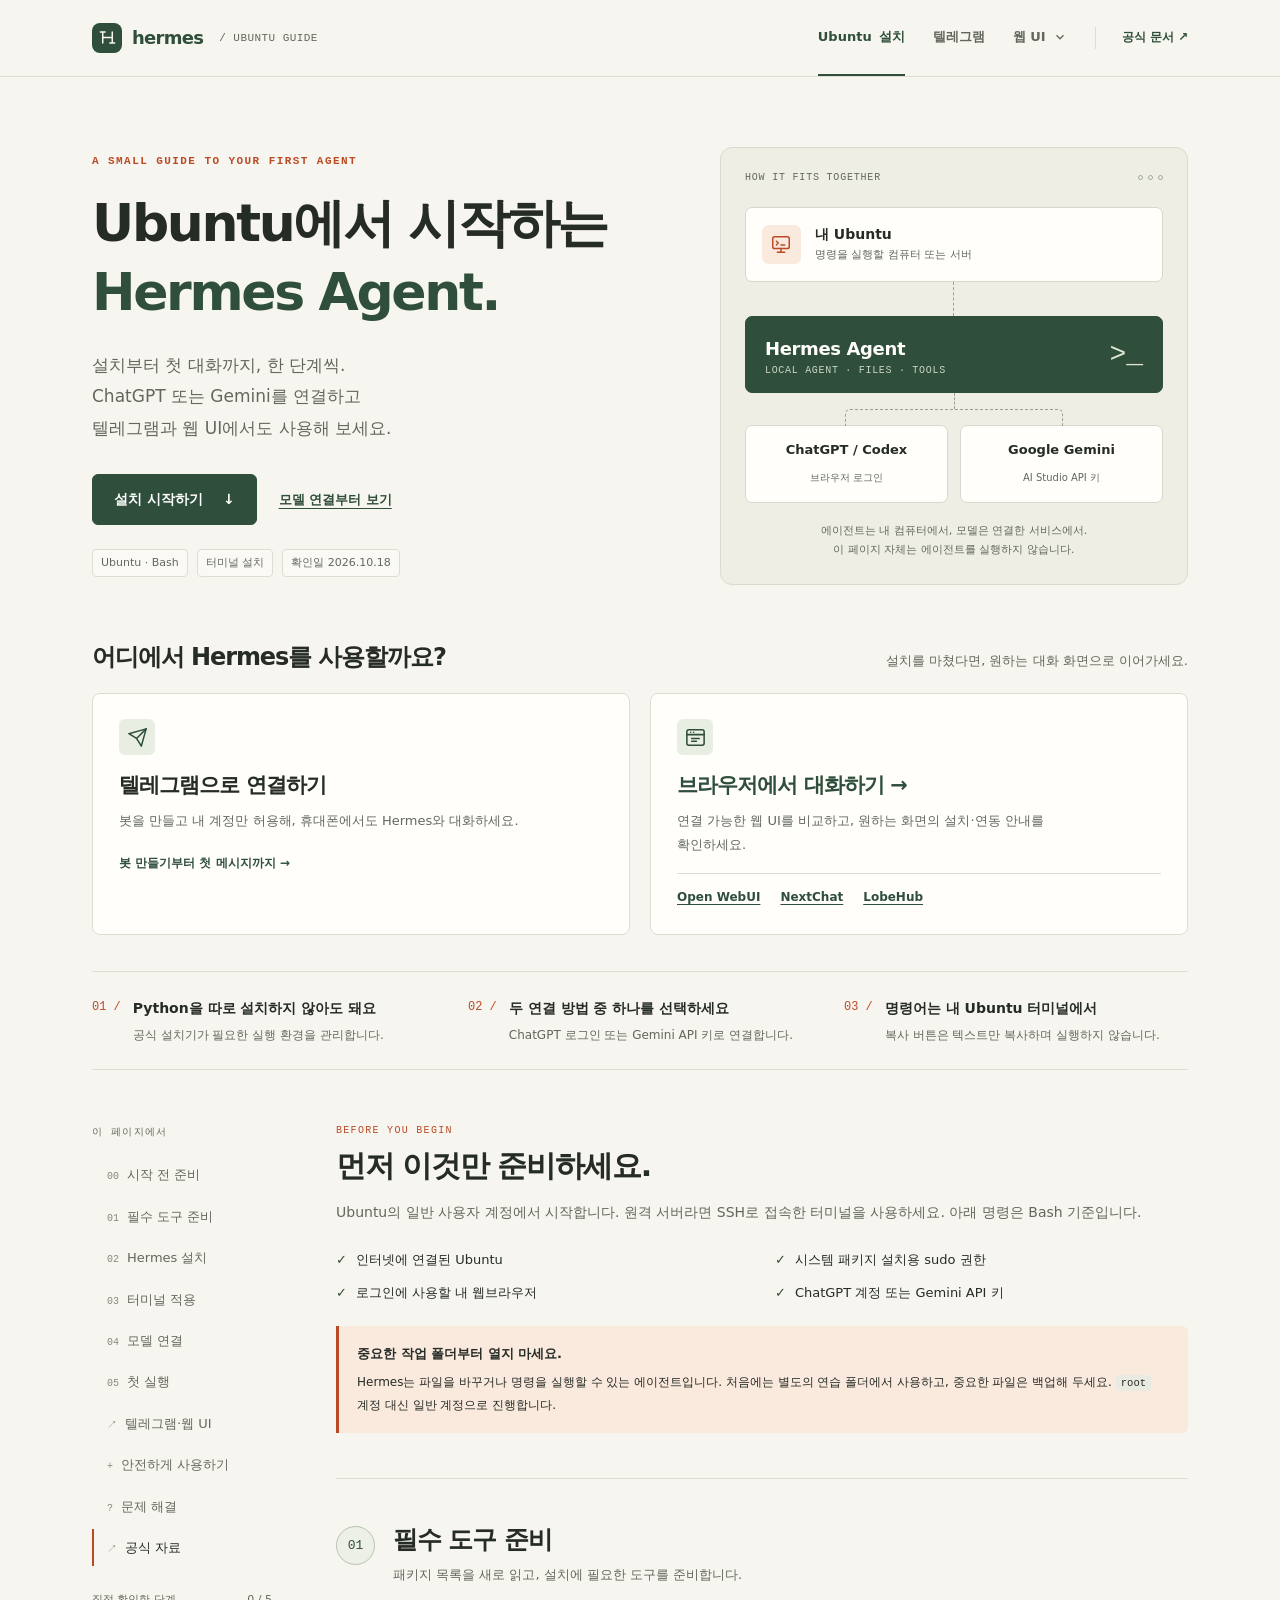
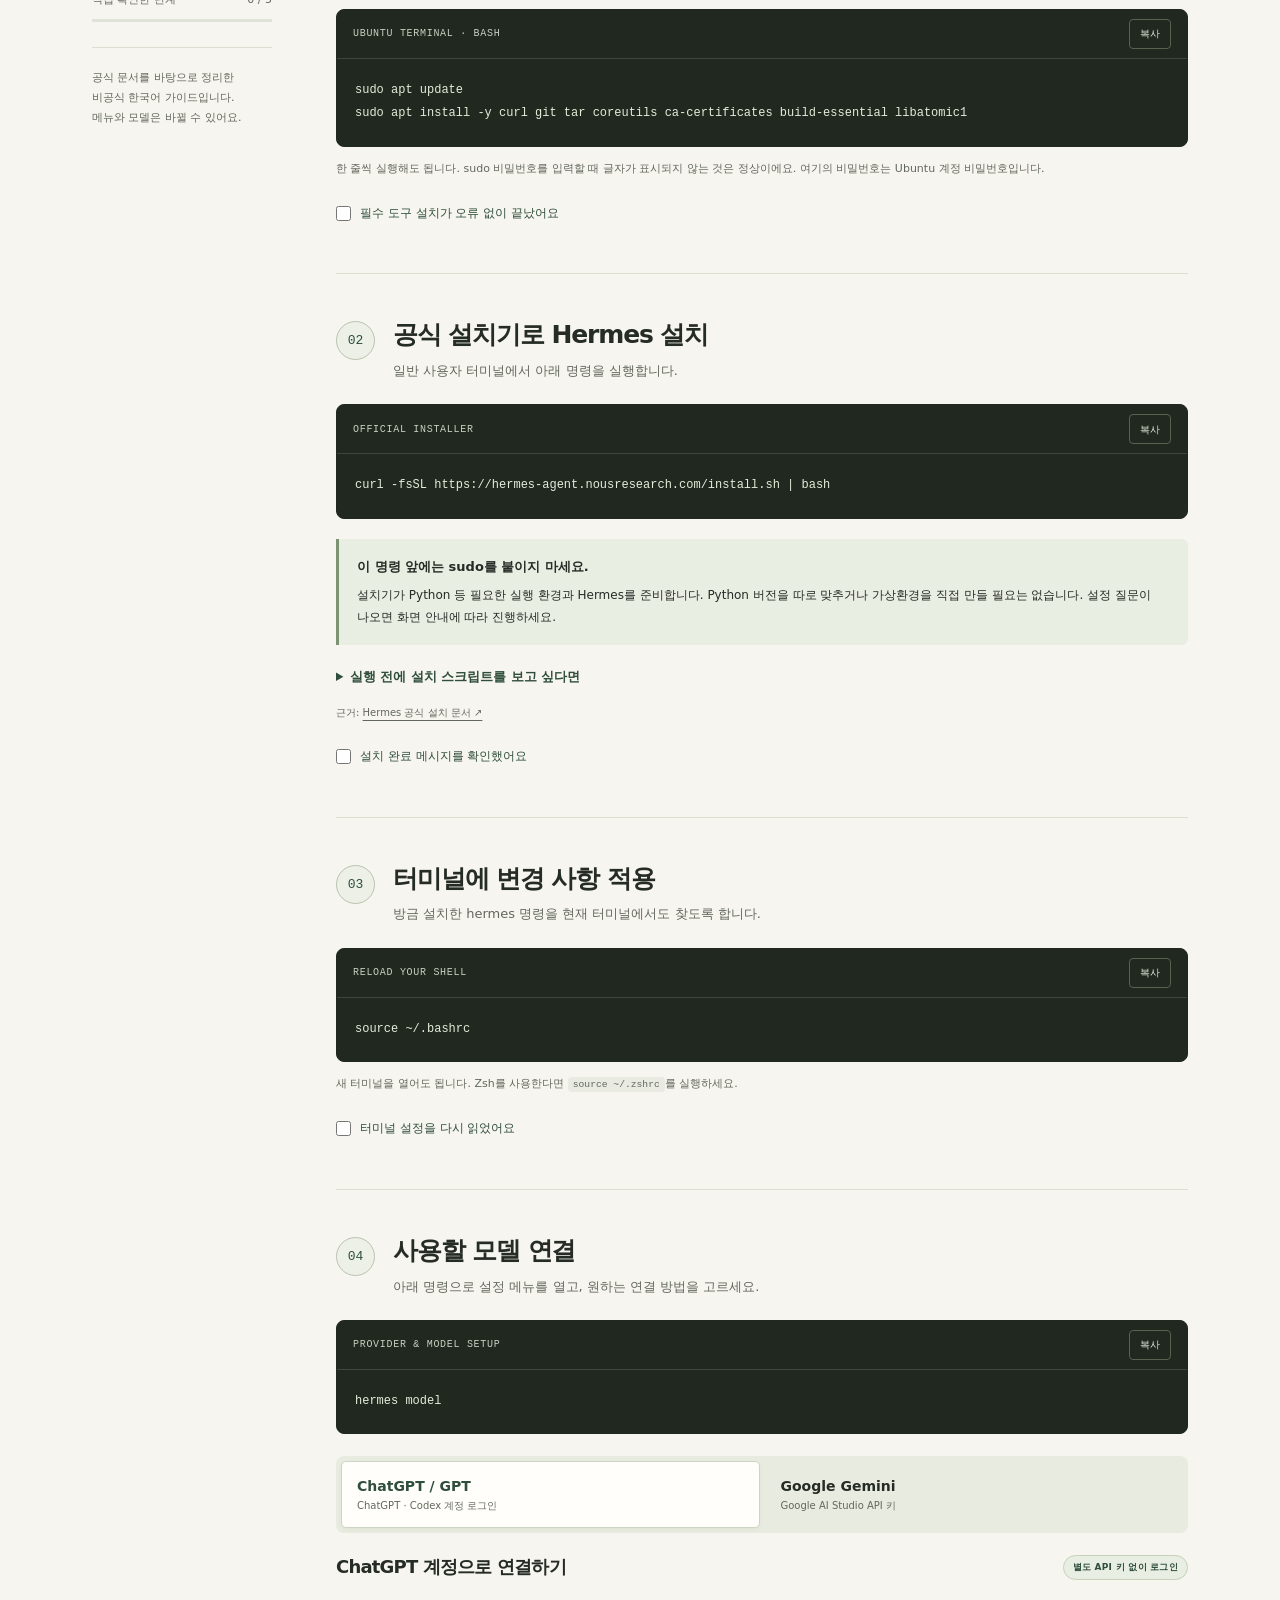
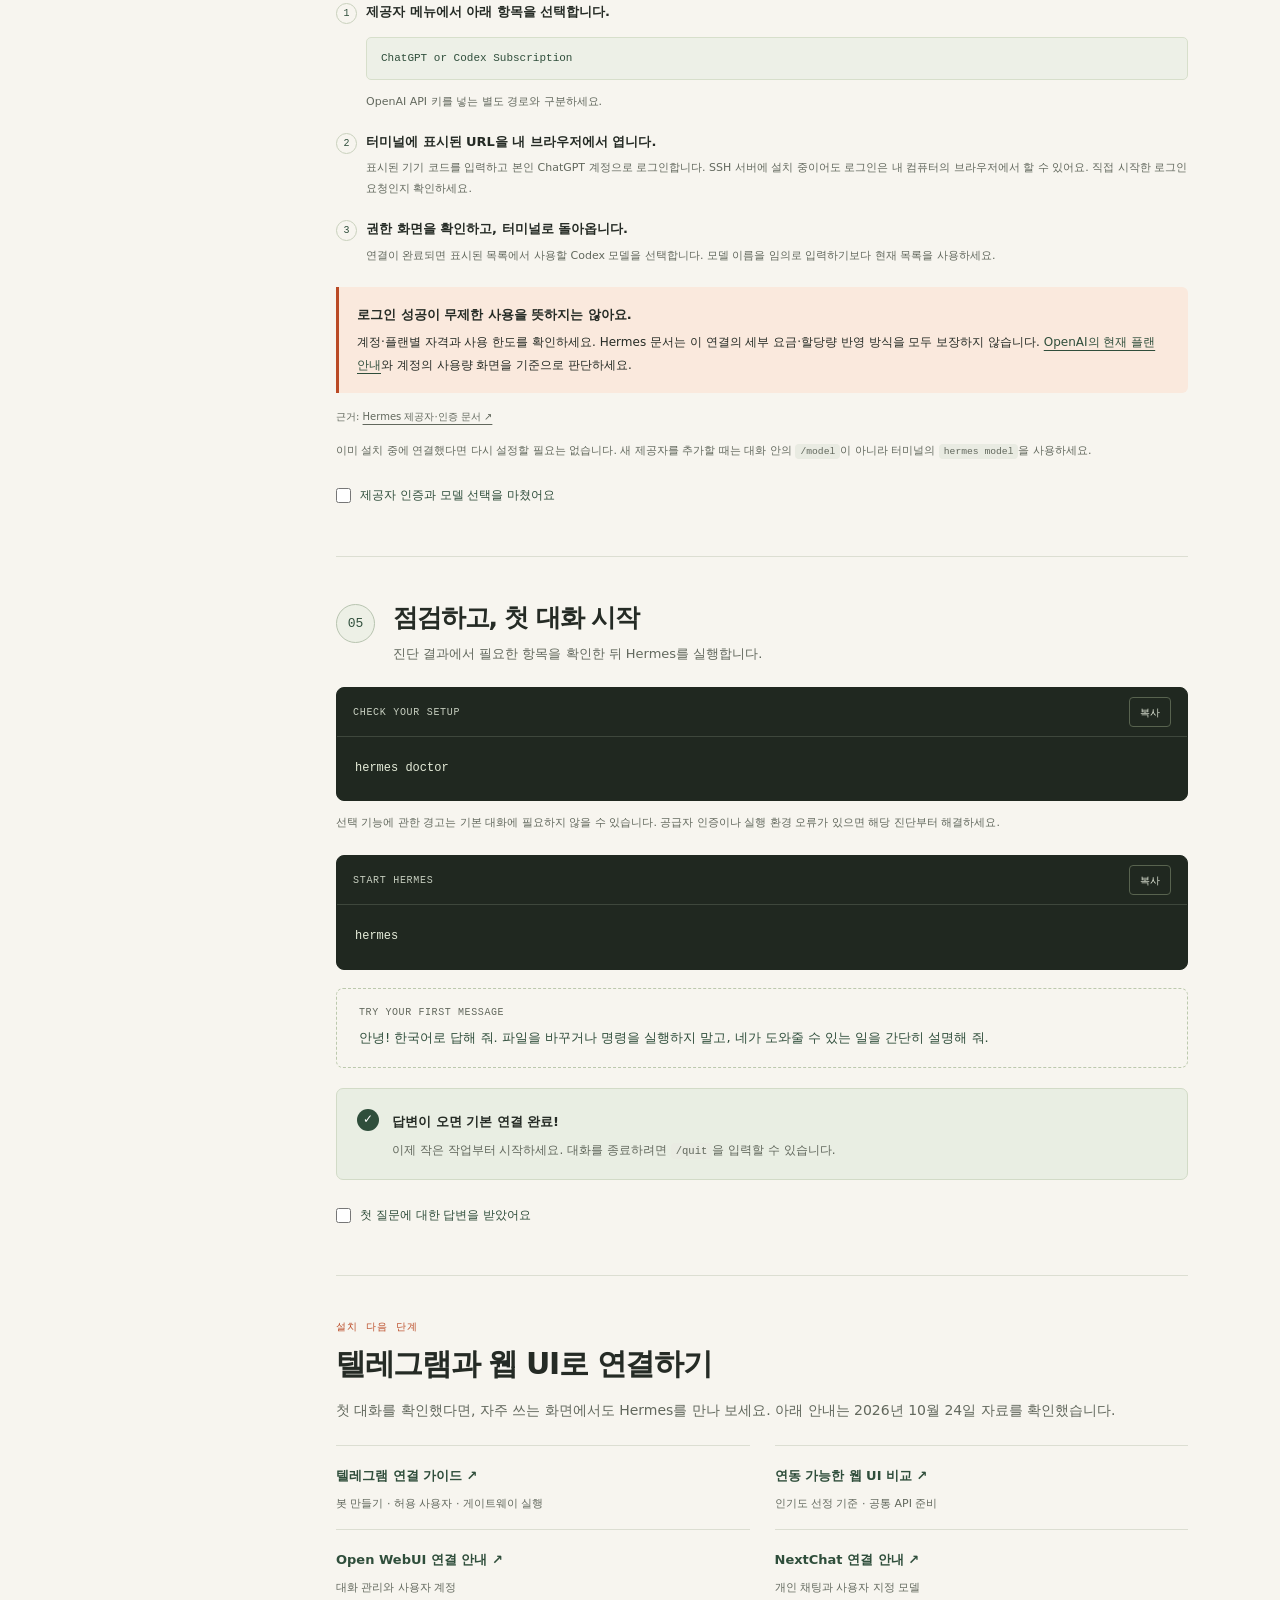
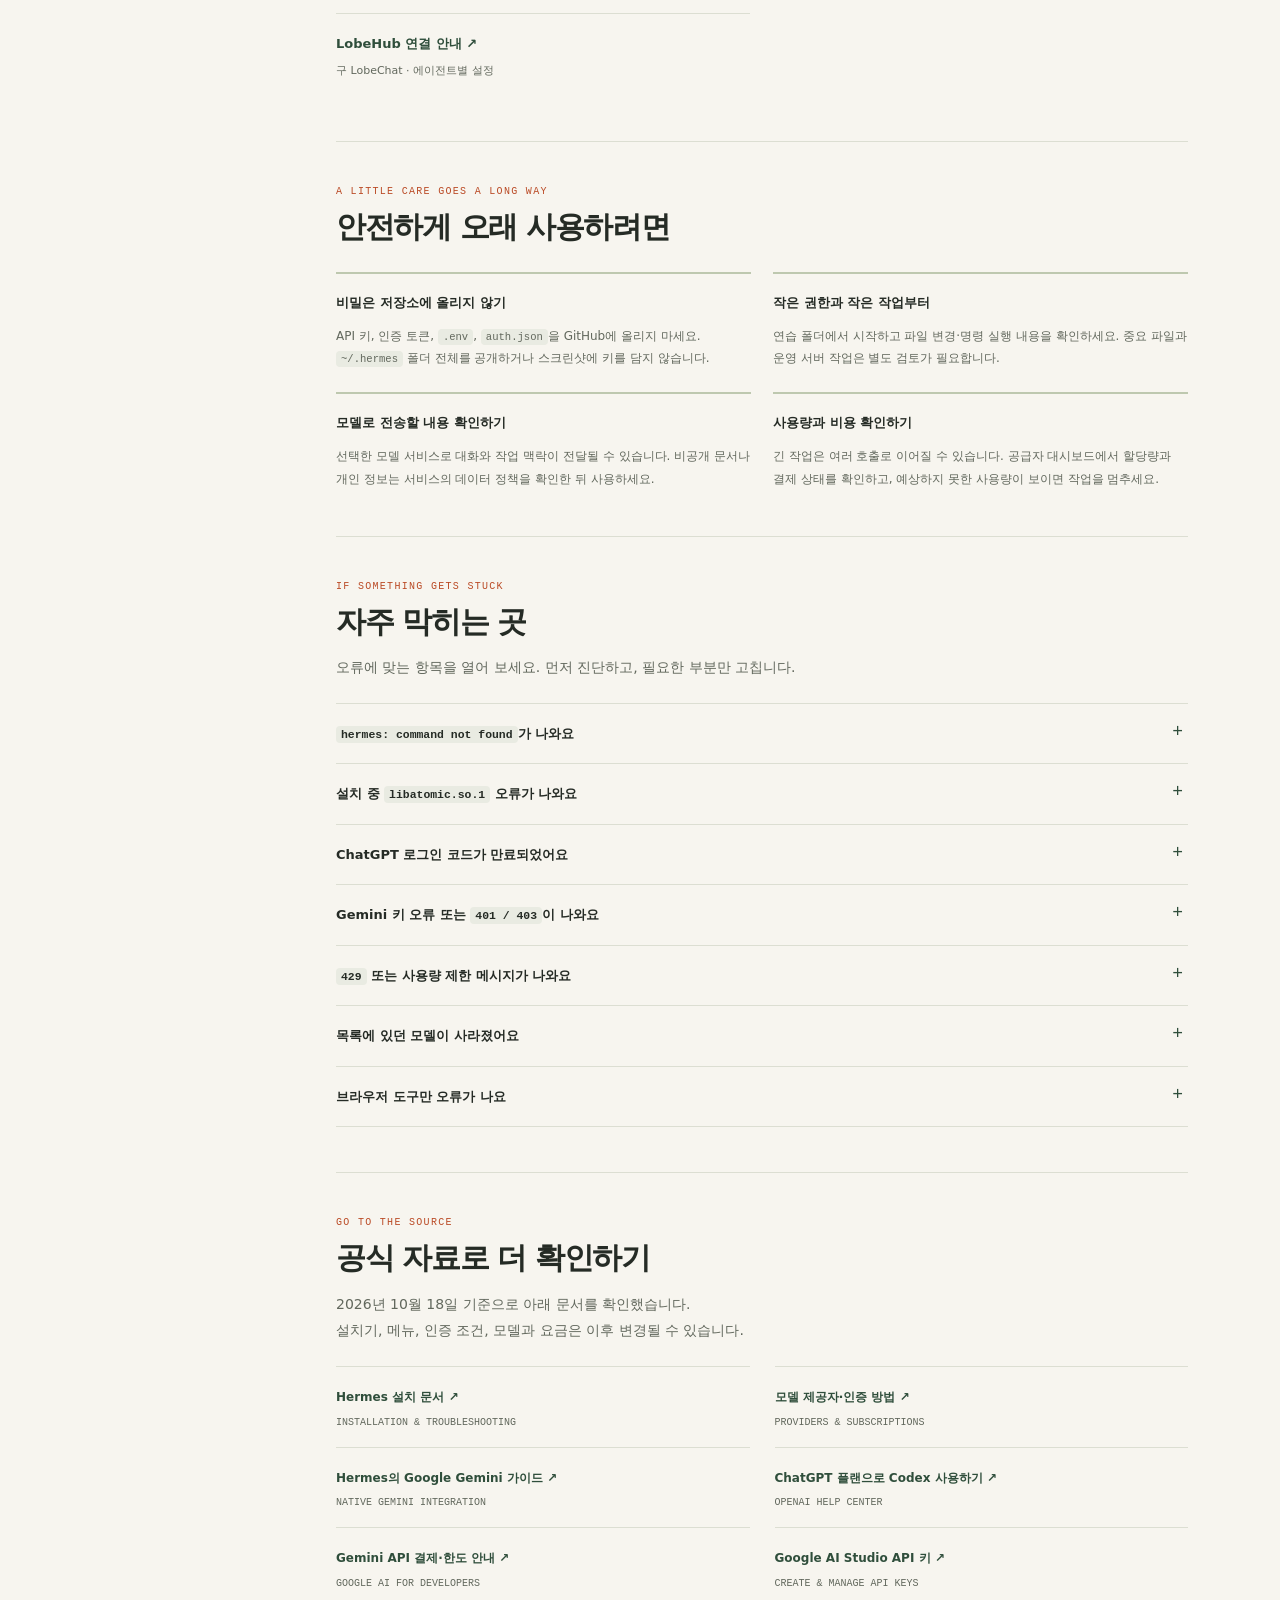
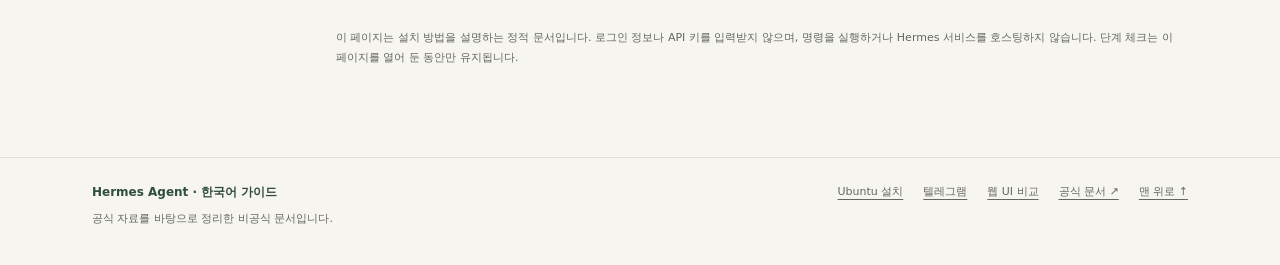
==== commit afe263d2: "Group web UI guides under a compact primary menu" ====
--- a/index.html
+++ b/index.html
@@ -6,7 +6,8 @@
   <meta name="color-scheme" content="light">
   <meta name="description" content="Ubuntu에서 Hermes Agent를 설치하고 ChatGPT·Codex 또는 Google Gemini를 연결하는 한국어 단계별 가이드. 복사 가능한 명령어와 문제 해결 안내.">
   <title>Hermes Agent 한국어 가이드 · Ubuntu 설치와 텔레그램·웹 UI 연결</title>
-  <link rel="stylesheet" href="assets/guide.css">
+  <link rel="stylesheet" href="assets/guide.css?v=2">
+  <script src="assets/navigation.js" defer></script>
 </head>
 <body>
   <a class="skip" href="#guide">설치 가이드로 바로 가기</a>
@@ -16,19 +17,21 @@
         <span class="brand-mark" aria-hidden="true"><svg viewBox="0 0 24 24" fill="none" stroke="currentColor" stroke-width="1.8" stroke-linecap="round" stroke-linejoin="round"><path d="M6 5v14M18 5v14M6 12h12M3 5h6M15 19h6"/></svg></span>
         hermes <small>/ UBUNTU GUIDE</small>
       </a>
-      <span class="header-caption">설치부터 텔레그램·웹 UI까지</span>
+      <nav class="primary-nav" aria-label="전체 가이드">
+        <a class="primary-link" href="index.html" aria-current="page"><span class="desktop-label">Ubuntu </span>설치</a>
+        <a class="primary-link" href="telegram.html">텔레그램</a>
+        <details class="nav-group">
+          <summary class="primary-link">웹 UI <svg viewBox="0 0 16 16" fill="none" stroke="currentColor" stroke-width="1.5" aria-hidden="true"><path d="m4 6 4 4 4-4"/></svg></summary>
+          <div class="nav-panel">
+            <a href="web-ui.html"><span>웹 UI 비교·공통 준비</span><small>UI 선택과 Hermes API 연결 설정</small></a>
+            <a href="open-webui.html"><span>Open WebUI</span><small>대화 관리와 사용자 계정</small></a>
+            <a href="nextchat.html"><span>NextChat</span><small>개인 채팅과 사용자 지정 모델</small></a>
+            <a href="lobechat.html"><span>LobeHub</span><small>에이전트별 설정과 연결</small></a>
+          </div>
+        </details>
+      </nav>
       <a class="header-docs" href="https://hermes-agent.nousresearch.com/docs/getting-started/installation" target="_blank" rel="noopener noreferrer">공식 문서 <span aria-hidden="true">↗</span></a>
     </div>
-    <nav class="guide-menu" aria-label="전체 가이드">
-      <div class="wrap guide-menu-inner">
-          <a href="index.html" aria-current="page">Ubuntu 설치</a>
-          <a href="telegram.html">텔레그램</a>
-          <a href="web-ui.html">웹 UI 비교</a>
-          <a href="open-webui.html">Open WebUI</a>
-          <a href="nextchat.html">NextChat</a>
-          <a href="lobechat.html">LobeHub</a>
-      </div>
-    </nav>
   </header>
   <main id="top" class="wrap">
     <section class="hero" aria-labelledby="hero-title">
@@ -172,7 +175,7 @@
   </main>
   <footer class="footer"><div class="wrap site-footer">
     <div><a class="footer-brand" href="index.html">Hermes Agent · 한국어 가이드</a><p>공식 자료를 바탕으로 정리한 비공식 문서입니다.</p></div>
-    <nav aria-label="하단 가이드"><a href="index.html">Ubuntu 설치</a><a href="telegram.html">텔레그램</a><a href="web-ui.html">웹 UI 비교</a><a href="#top">맨 위로 ↑</a></nav>
+    <nav aria-label="하단 가이드"><a href="index.html">Ubuntu 설치</a><a href="telegram.html">텔레그램</a><a href="web-ui.html">웹 UI 비교</a><a href="https://hermes-agent.nousresearch.com/docs/getting-started/installation" target="_blank" rel="noopener noreferrer">공식 문서 ↗</a><a href="#top">맨 위로 ↑</a></nav>
   </div></footer>
   <div class="toast" id="toast" role="status" aria-live="polite"></div>
   <script>
--- a/assets/guide.css
+++ b/assets/guide.css
@@ -22,18 +22,26 @@
 
 
 /* Shared navigation and guide directory, including the home page. */
-html{scroll-padding-top:140px}
+html{scroll-padding-top:100px}
 .topbar{height:auto}
-.topbar .topbar-main{height:auto;min-height:72px;gap:24px}
-.header-caption{margin-left:auto;color:var(--muted);font-size:12px}
-.header-docs{font-size:12px;text-decoration:none;font-weight:650;white-space:nowrap}
-.guide-menu{border-top:1px solid var(--line)}
-.topbar .guide-menu-inner{height:auto;min-height:46px;justify-content:flex-start;gap:28px;overflow-x:auto;white-space:nowrap;scrollbar-width:thin}
-.guide-menu a{align-self:stretch;display:flex;align-items:center;padding:11px 0 9px;border-bottom:2px solid transparent;font-size:13px;text-decoration:none;color:var(--muted);flex-shrink:0}
-.guide-menu a:hover{color:var(--green);border-bottom-color:#b8c4b0}
-.guide-menu a[aria-current="page"]{color:var(--green);border-bottom-color:var(--green);font-weight:750}
-.guide-menu a:focus-visible{outline-offset:-3px}
-.sidebar{top:150px}
+.topbar .topbar-main{height:auto;min-height:76px;gap:28px}
+.primary-nav{display:flex;align-items:stretch;gap:28px;margin-left:auto}
+.primary-link{display:flex;align-items:center;gap:7px;min-height:76px;padding:0;border:0;border-bottom:2px solid transparent;background:none;text-decoration:none;font-size:13px;font-weight:600;color:var(--muted);white-space:nowrap}
+.primary-link:hover{color:var(--green)}
+.primary-link[aria-current]{color:var(--green);border-bottom-color:var(--green);font-weight:750}
+.nav-group{position:relative}
+.nav-group>summary{list-style:none;cursor:pointer}
+.nav-group>summary::-webkit-details-marker{display:none}
+.nav-group>summary svg{width:14px;height:14px;transition:transform .15s}
+.nav-group[open]>summary{color:var(--green)}
+.nav-group[open]>summary svg{transform:rotate(180deg)}
+.nav-panel{position:absolute;right:0;top:calc(100% - 1px);width:310px;max-width:calc(100vw - 32px);max-height:calc(100dvh - 100px);overflow-y:auto;padding:8px;background:var(--white);border:1px solid var(--line);border-radius:8px;box-shadow:0 10px 25px #24382012;z-index:30}
+.nav-panel a{display:block;padding:12px 14px;border-radius:4px;text-decoration:none;color:var(--ink)}
+.nav-panel a:first-child{border-bottom:1px solid var(--line);border-radius:4px 4px 0 0;margin-bottom:4px;padding-bottom:16px}
+.nav-panel a:hover,.nav-panel a[aria-current="page"]{background:var(--green-soft);color:var(--green)}
+.nav-panel a span{display:block;font-size:13px;font-weight:700}.nav-panel a small{display:block;color:var(--muted);font-size:11px;margin-top:3px}
+.header-docs{border-left:1px solid var(--line);padding-left:26px;font-size:12px;text-decoration:none;font-weight:600;white-space:nowrap}
+.sidebar{top:108px}
 .section,.guide-content .section{scroll-margin-top:16px}
 .guide-directory{margin:0 0 36px}
 .directory-heading{display:flex;justify-content:space-between;align-items:baseline;gap:20px;margin-bottom:20px}
@@ -51,6 +59,8 @@
 .integration-links{list-style:none;padding:0;margin:22px 0 0;display:grid;grid-template-columns:1fr 1fr;gap:0 25px}
 .integration-links li{border-top:1px solid var(--line);padding:15px 0}.integration-links a{font-size:13px;font-weight:650;text-decoration:none}.integration-links small{display:block;font-size:11px;color:var(--muted);margin-top:4px}
 .footer .site-footer{align-items:flex-start;font-size:11px}.footer .footer-brand{font-size:12px;font-weight:700;text-decoration:none;color:var(--green)}.site-footer p{margin-top:6px}.site-footer nav{display:flex;gap:20px;flex-wrap:wrap}
-@media(max-width:900px){.topbar .guide-menu-inner{gap:23px}.directory-heading{display:block}.directory-heading p{margin-top:6px}}
-@media(max-width:700px){html{scroll-padding-top:124px}.topbar .topbar-main{min-height:58px;gap:14px}.header-caption{display:none}.header-docs{margin-left:auto;font-size:11px}.topbar .guide-menu-inner{gap:23px;min-height:44px}.guide-menu a{font-size:12px;padding-top:10px}.directory-grid{grid-template-columns:1fr;gap:14px}.directory-heading h2{font-size:22px}.directory-heading p{font-size:12px}.directory-card{padding:22px}.directory-card h3{font-size:20px}.directory-icon{margin-bottom:13px}.guide-directory{margin-bottom:28px}.integration-links{grid-template-columns:1fr}.footer .site-footer{gap:18px}.site-footer nav{gap:16px}.section,.guide-content .section{scroll-margin-top:14px}}
+@media(max-width:900px){.primary-nav{gap:22px}.directory-heading{display:block}.directory-heading p{margin-top:6px}}
+@media(max-width:700px){html{scroll-padding-top:88px}.topbar .topbar-main{min-height:64px;gap:14px}.header-docs{display:none}.primary-nav{gap:20px}.primary-link{min-height:64px;font-size:12px}.desktop-label{display:none}.nav-panel{width:290px;max-height:calc(100dvh - 88px)}.directory-grid{grid-template-columns:1fr;gap:14px}.directory-heading h2{font-size:22px}.directory-heading p{font-size:12px}.directory-card{padding:22px}.directory-card h3{font-size:20px}.directory-icon{margin-bottom:13px}.guide-directory{margin-bottom:28px}.integration-links{grid-template-columns:1fr}.footer .site-footer{gap:18px}.site-footer nav{gap:16px}.section,.guide-content .section{scroll-margin-top:14px}}
 @media print{.guide-directory{display:none}.footer .site-footer{display:block}.site-footer nav{display:none}}
+
+@media(max-width:360px){.topbar .topbar-main{gap:12px}.primary-nav{gap:16px}}
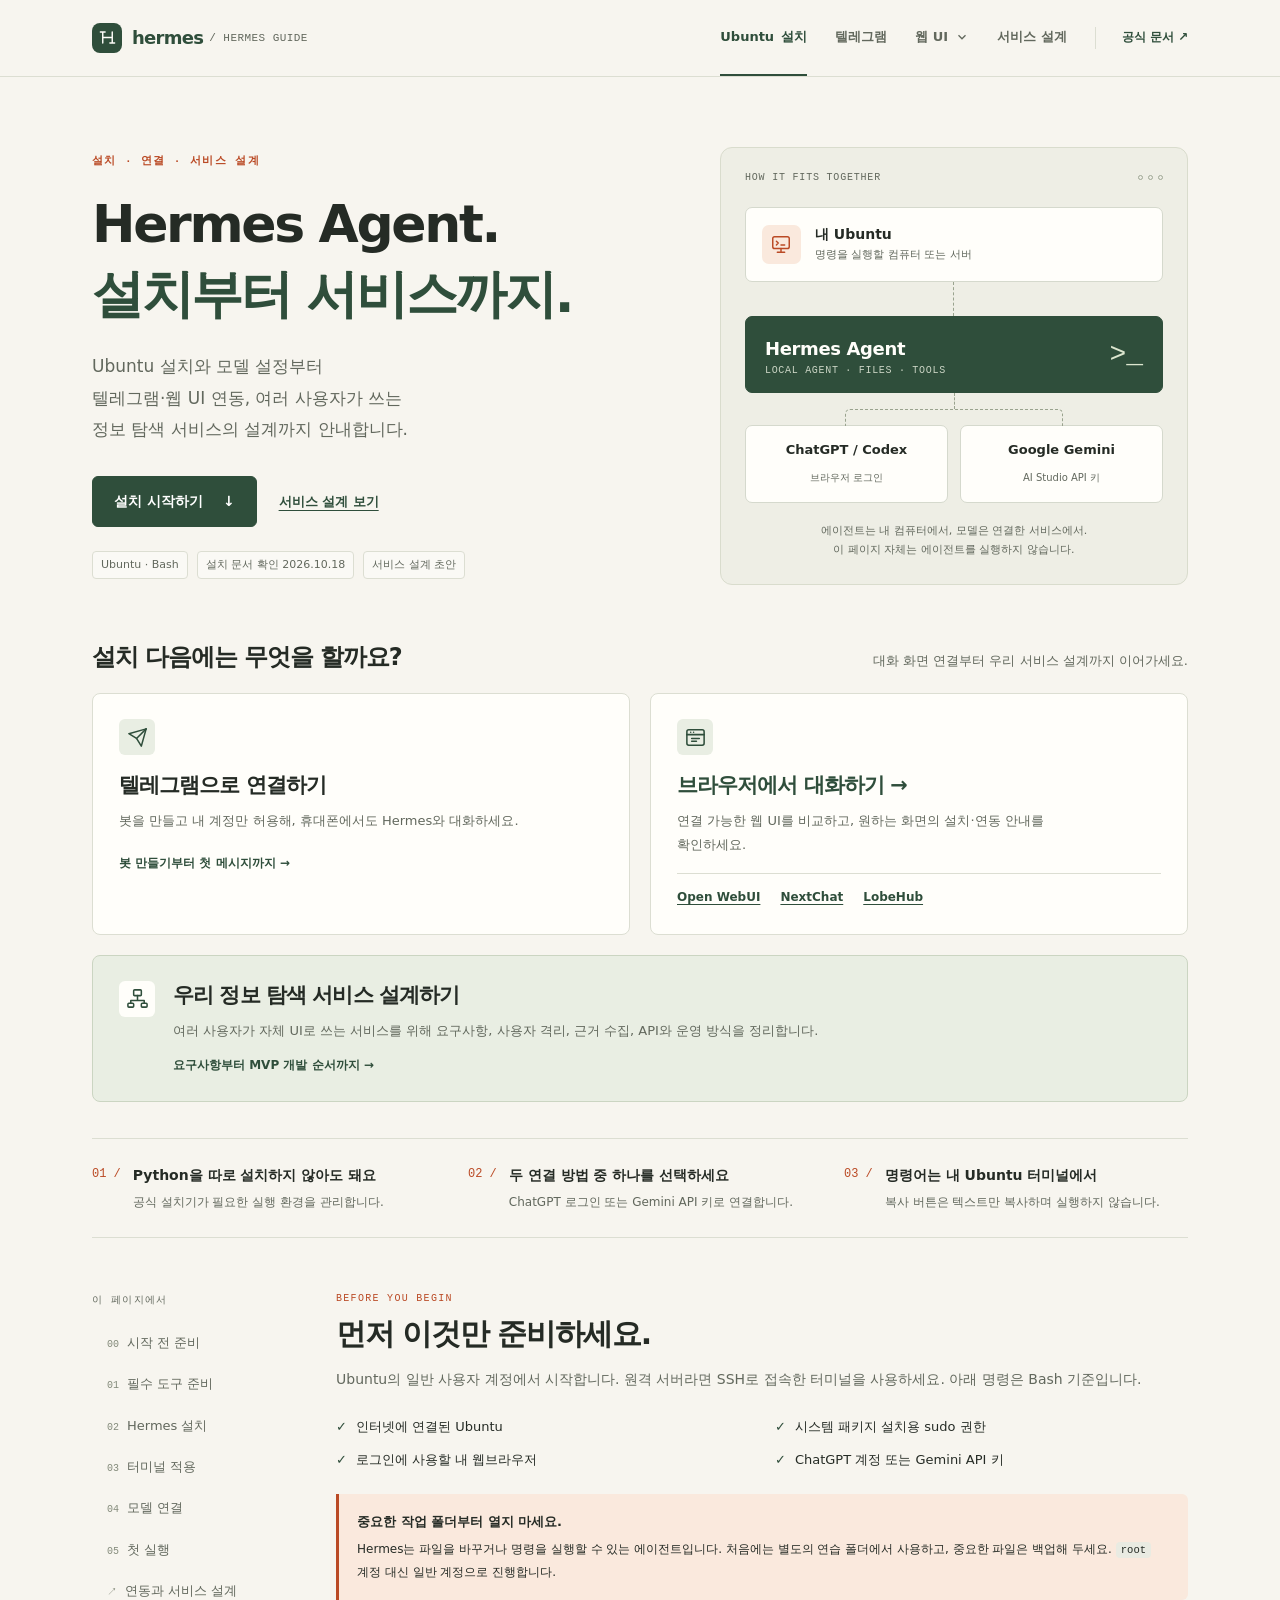
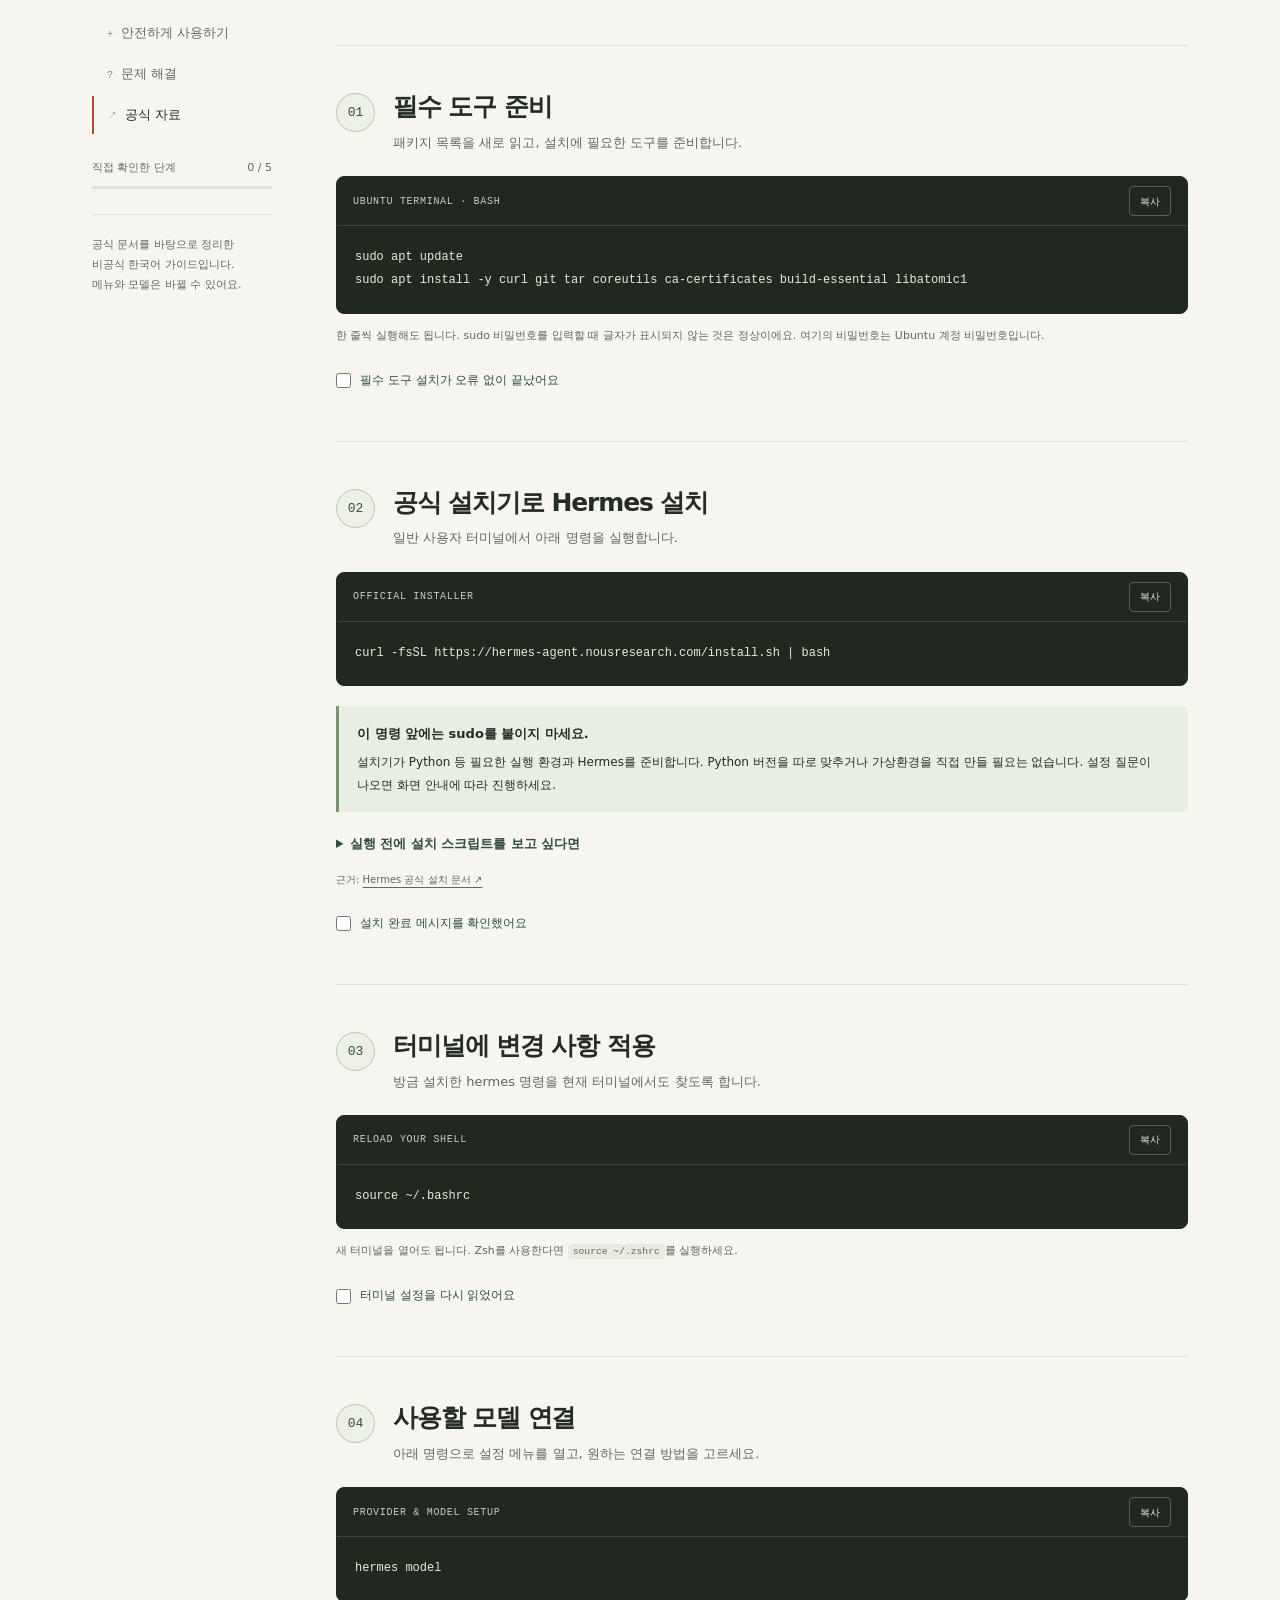
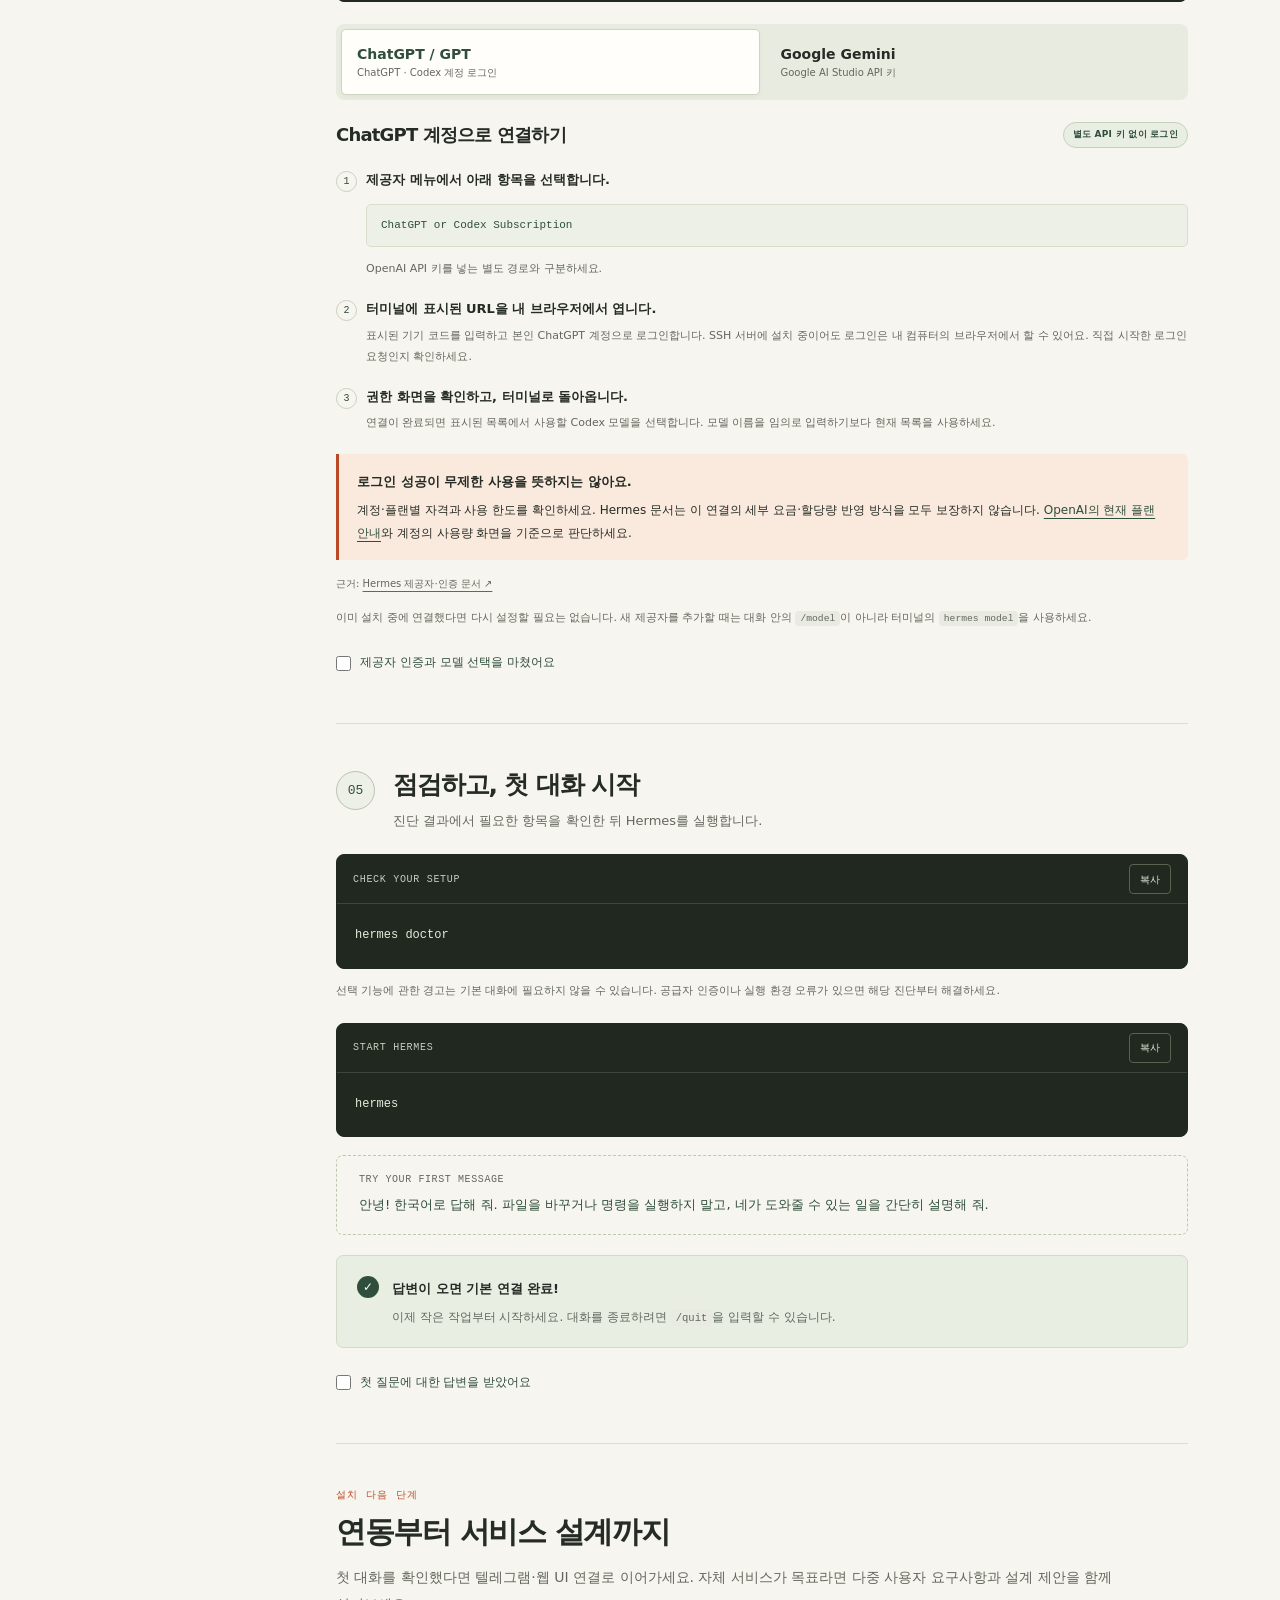
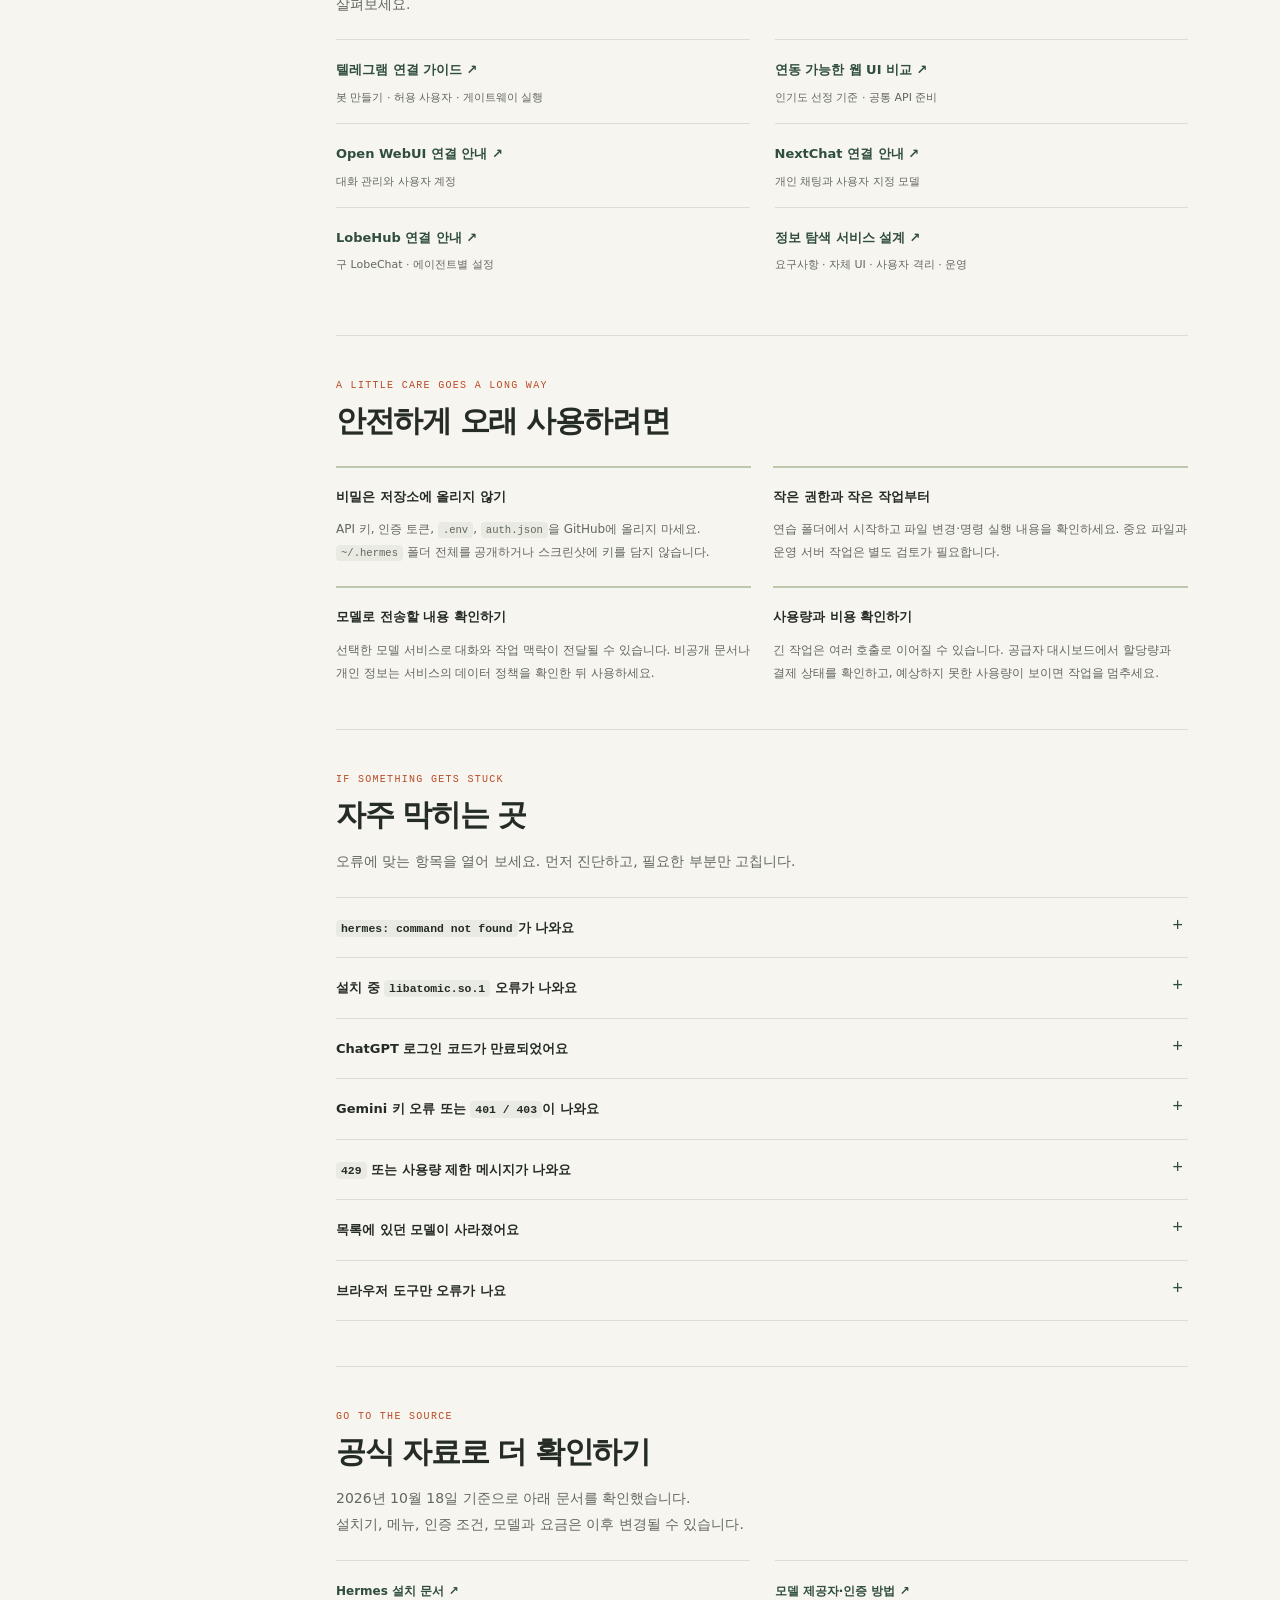
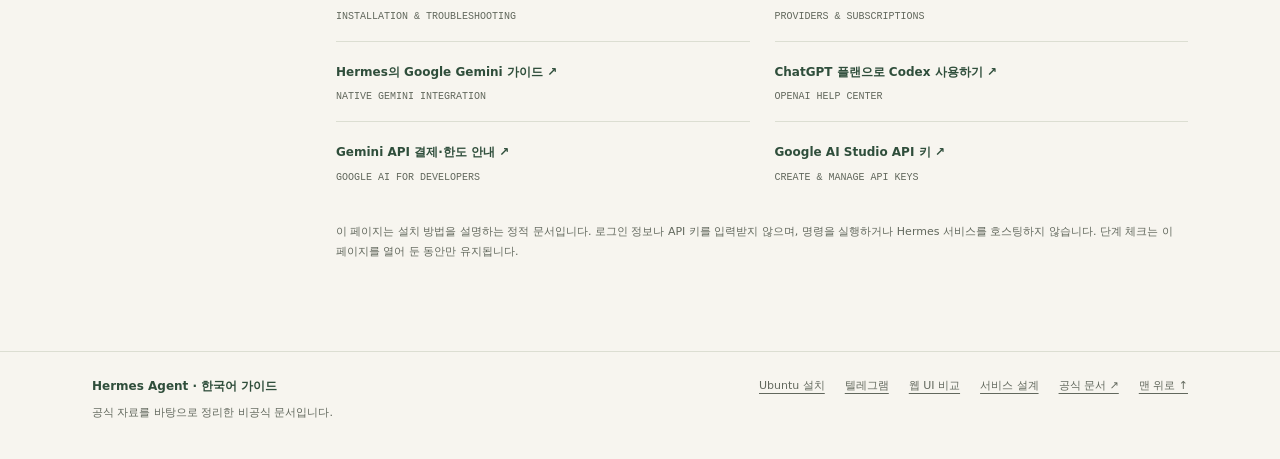
==== commit 7348b23b: "Add a multi-user research service design guide" ====
--- a/index.html
+++ b/index.html
@@ -4,9 +4,9 @@
   <meta charset="utf-8">
   <meta name="viewport" content="width=device-width, initial-scale=1">
   <meta name="color-scheme" content="light">
-  <meta name="description" content="Ubuntu에서 Hermes Agent를 설치하고 ChatGPT·Codex 또는 Google Gemini를 연결하는 한국어 단계별 가이드. 복사 가능한 명령어와 문제 해결 안내.">
-  <title>Hermes Agent 한국어 가이드 · Ubuntu 설치와 텔레그램·웹 UI 연결</title>
-  <link rel="stylesheet" href="assets/guide.css?v=2">
+  <meta name="description" content="Hermes Agent의 Ubuntu 설치와 모델 설정부터 텔레그램·웹 UI 연결, 다중 사용자 정보 탐색 서비스의 요구사항과 설계까지 정리한 한국어 가이드.">
+  <title>Hermes Agent 한국어 가이드 · 설치부터 정보 탐색 서비스 설계까지</title>
+  <link rel="stylesheet" href="assets/guide.css?v=3">
   <script src="assets/navigation.js" defer></script>
 </head>
 <body>
@@ -15,7 +15,7 @@
     <div class="wrap topbar-main">
       <a class="brand" href="#top" aria-label="Hermes 한국어 가이드 처음으로">
         <span class="brand-mark" aria-hidden="true"><svg viewBox="0 0 24 24" fill="none" stroke="currentColor" stroke-width="1.8" stroke-linecap="round" stroke-linejoin="round"><path d="M6 5v14M18 5v14M6 12h12M3 5h6M15 19h6"/></svg></span>
-        hermes <small>/ UBUNTU GUIDE</small>
+        <span class="brand-name">hermes <small>/ HERMES GUIDE</small></span>
       </a>
       <nav class="primary-nav" aria-label="전체 가이드">
         <a class="primary-link" href="index.html" aria-current="page"><span class="desktop-label">Ubuntu </span>설치</a>
@@ -29,6 +29,7 @@
             <a href="lobechat.html"><span>LobeHub</span><small>에이전트별 설정과 연결</small></a>
           </div>
         </details>
+        <a class="primary-link" href="service-design.html">서비스 설계</a>
       </nav>
       <a class="header-docs" href="https://hermes-agent.nousresearch.com/docs/getting-started/installation" target="_blank" rel="noopener noreferrer">공식 문서 <span aria-hidden="true">↗</span></a>
     </div>
@@ -36,11 +37,11 @@
   <main id="top" class="wrap">
     <section class="hero" aria-labelledby="hero-title">
       <div>
-        <p class="eyebrow">A SMALL GUIDE TO YOUR FIRST AGENT</p>
-        <h1 id="hero-title">Ubuntu에서 시작하는<br><span>Hermes Agent.</span></h1>
-        <p class="lead">설치부터 첫 대화까지, 한 단계씩.<br>ChatGPT 또는 Gemini를 연결하고<br>텔레그램과 웹 UI에서도 사용해 보세요.</p>
-        <div class="hero-actions"><a class="button" href="#prepare">설치 시작하기 <span aria-hidden="true">↓</span></a><a class="text-link" href="#connect">모델 연결부터 보기</a></div>
-        <div class="hero-tags"><span class="tag">Ubuntu · Bash</span><span class="tag">터미널 설치</span><span class="tag">확인일 2026.10.18</span></div>
+        <p class="eyebrow">설치 · 연결 · 서비스 설계</p>
+        <h1 id="hero-title">Hermes Agent.<br><span>설치부터 서비스까지.</span></h1>
+        <p class="lead">Ubuntu 설치와 모델 설정부터<br>텔레그램·웹 UI 연동, 여러 사용자가 쓰는<br>정보 탐색 서비스의 설계까지 안내합니다.</p>
+        <div class="hero-actions"><a class="button" href="#prepare">설치 시작하기 <span aria-hidden="true">↓</span></a><a class="text-link" href="service-design.html">서비스 설계 보기</a></div>
+        <div class="hero-tags"><span class="tag">Ubuntu · Bash</span><span class="tag">설치 문서 확인 2026.10.18</span><span class="tag">서비스 설계 초안</span></div>
       </div>
       <figure class="diagram" style="margin:0" aria-label="내 Ubuntu에서 Hermes Agent가 실행되고, ChatGPT 또는 Gemini 모델에 연결됩니다.">
         <div class="diagram-top"><span>HOW IT FITS TOGETHER</span><span class="mini-dots" aria-hidden="true"><i></i><i></i><i></i></span></div>
@@ -53,7 +54,7 @@
       </figure>
     </section>
     <section class="guide-directory" aria-labelledby="directory-title">
-      <div class="directory-heading"><h2 id="directory-title">어디에서 Hermes를 사용할까요?</h2><p>설치를 마쳤다면, 원하는 대화 화면으로 이어가세요.</p></div>
+      <div class="directory-heading"><h2 id="directory-title">설치 다음에는 무엇을 할까요?</h2><p>대화 화면 연결부터 우리 서비스 설계까지 이어가세요.</p></div>
       <div class="directory-grid">
         <a class="directory-card" href="telegram.html">
           <span class="directory-icon" aria-hidden="true"><svg viewBox="0 0 24 24" fill="none" stroke="currentColor" stroke-width="1.6" stroke-linecap="round" stroke-linejoin="round"><path d="m21 3-5 18-5-8-8-5 18-5Z"/><path d="m11 13 10-10"/></svg></span>
@@ -67,6 +68,10 @@
           <p>연결 가능한 웹 UI를 비교하고, 원하는 화면의 설치·연동 안내를 확인하세요.</p>
           <nav class="directory-links" aria-label="웹 UI별 연결 안내"><a href="open-webui.html">Open WebUI</a><a href="nextchat.html">NextChat</a><a href="lobechat.html">LobeHub</a></nav>
         </div>
+        <a class="directory-card directory-service" href="service-design.html">
+          <span class="directory-icon" aria-hidden="true"><svg viewBox="0 0 24 24" fill="none" stroke="currentColor" stroke-width="1.6" stroke-linecap="round" stroke-linejoin="round"><rect x="8" y="3" width="8" height="6" rx="1"/><path d="M12 9v5M5 14h14M5 14v3M19 14v3"/><rect x="2" y="17" width="6" height="4" rx="1"/><rect x="16" y="17" width="6" height="4" rx="1"/></svg></span>
+          <div><h3>우리 정보 탐색 서비스 설계하기</h3><p>여러 사용자가 자체 UI로 쓰는 서비스를 위해 요구사항, 사용자 격리, 근거 수집, API와 운영 방식을 정리합니다.</p><span class="directory-action">요구사항부터 MVP 개발 순서까지 <span aria-hidden="true">→</span></span></div>
+        </a>
       </div>
     </section>
     <div class="overview" aria-label="시작 전 핵심 정보">
@@ -77,7 +82,7 @@
     <div class="layout" id="guide">
       <aside class="sidebar" aria-label="가이드 목차">
         <p class="nav-label">이 페이지에서</p>
-        <nav><a href="#prepare"><span>00</span>시작 전 준비</a><a href="#packages"><span>01</span>필수 도구 준비</a><a href="#install"><span>02</span>Hermes 설치</a><a href="#shell"><span>03</span>터미널 적용</a><a href="#connect"><span>04</span>모델 연결</a><a href="#launch"><span>05</span>첫 실행</a><a href="#integrations"><span>↗</span>텔레그램·웹 UI</a><a href="#safety"><span>+</span>안전하게 사용하기</a><a href="#troubleshoot"><span>?</span>문제 해결</a><a href="#sources"><span>↗</span>공식 자료</a></nav>
+        <nav><a href="#prepare"><span>00</span>시작 전 준비</a><a href="#packages"><span>01</span>필수 도구 준비</a><a href="#install"><span>02</span>Hermes 설치</a><a href="#shell"><span>03</span>터미널 적용</a><a href="#connect"><span>04</span>모델 연결</a><a href="#launch"><span>05</span>첫 실행</a><a href="#integrations"><span>↗</span>연동과 서비스 설계</a><a href="#safety"><span>+</span>안전하게 사용하기</a><a href="#troubleshoot"><span>?</span>문제 해결</a><a href="#sources"><span>↗</span>공식 자료</a></nav>
         <div class="progress-label"><span>직접 확인한 단계</span><span id="progress-text">0 / 5</span></div><div class="progress-track" role="progressbar" aria-label="직접 확인한 설치 단계" aria-valuemin="0" aria-valuemax="5" aria-valuenow="0"><div class="progress-fill" id="progress-fill"></div></div>
         <p class="side-footer">공식 문서를 바탕으로 정리한<br>비공식 한국어 가이드입니다.<br>메뉴와 모델은 바뀔 수 있어요.</p>
       </aside>
@@ -138,14 +143,15 @@
           <label class="done-check"><input type="checkbox" class="step-check"><span>첫 질문에 대한 답변을 받았어요</span></label>
         </section>
         <section class="section" id="integrations" aria-labelledby="integrations-title">
-          <p class="section-kicker">설치 다음 단계</p><h2 id="integrations-title">텔레그램과 웹 UI로 연결하기</h2>
-          <p class="section-intro">첫 대화를 확인했다면, 자주 쓰는 화면에서도 Hermes를 만나 보세요. 아래 안내는 2026년 10월 24일 자료를 확인했습니다.</p>
+          <p class="section-kicker">설치 다음 단계</p><h2 id="integrations-title">연동부터 서비스 설계까지</h2>
+          <p class="section-intro">첫 대화를 확인했다면 텔레그램·웹 UI 연결로 이어가세요. 자체 서비스가 목표라면 다중 사용자 요구사항과 설계 제안을 함께 살펴보세요.</p>
           <ul class="integration-links">
             <li><a href="telegram.html">텔레그램 연결 가이드 <span aria-hidden="true">↗</span></a><small>봇 만들기 · 허용 사용자 · 게이트웨이 실행</small></li>
             <li><a href="web-ui.html">연동 가능한 웹 UI 비교 <span aria-hidden="true">↗</span></a><small>인기도 선정 기준 · 공통 API 준비</small></li>
             <li><a href="open-webui.html">Open WebUI 연결 안내 <span aria-hidden="true">↗</span></a><small>대화 관리와 사용자 계정</small></li>
             <li><a href="nextchat.html">NextChat 연결 안내 <span aria-hidden="true">↗</span></a><small>개인 채팅과 사용자 지정 모델</small></li>
             <li><a href="lobechat.html">LobeHub 연결 안내 <span aria-hidden="true">↗</span></a><small>구 LobeChat · 에이전트별 설정</small></li>
+            <li><a href="service-design.html">정보 탐색 서비스 설계 <span aria-hidden="true">↗</span></a><small>요구사항 · 자체 UI · 사용자 격리 · 운영</small></li>
           </ul>
         </section>
         <section class="section" id="safety" aria-labelledby="safety-title">
@@ -175,7 +181,7 @@
   </main>
   <footer class="footer"><div class="wrap site-footer">
     <div><a class="footer-brand" href="index.html">Hermes Agent · 한국어 가이드</a><p>공식 자료를 바탕으로 정리한 비공식 문서입니다.</p></div>
-    <nav aria-label="하단 가이드"><a href="index.html">Ubuntu 설치</a><a href="telegram.html">텔레그램</a><a href="web-ui.html">웹 UI 비교</a><a href="https://hermes-agent.nousresearch.com/docs/getting-started/installation" target="_blank" rel="noopener noreferrer">공식 문서 ↗</a><a href="#top">맨 위로 ↑</a></nav>
+    <nav aria-label="하단 가이드"><a href="index.html">Ubuntu 설치</a><a href="telegram.html">텔레그램</a><a href="web-ui.html">웹 UI 비교</a><a href="service-design.html">서비스 설계</a><a href="https://hermes-agent.nousresearch.com/docs/getting-started/installation" target="_blank" rel="noopener noreferrer">공식 문서 ↗</a><a href="#top">맨 위로 ↑</a></nav>
   </div></footer>
   <div class="toast" id="toast" role="status" aria-live="polite"></div>
   <script>
--- a/assets/guide.css
+++ b/assets/guide.css
@@ -64,3 +64,23 @@
 @media print{.guide-directory{display:none}.footer .site-footer{display:block}.site-footer nav{display:none}}
 
 @media(max-width:360px){.topbar .topbar-main{gap:12px}.primary-nav{gap:16px}}
+
+/* From a personal setup to a research service. */
+.brand-name{display:flex;align-items:center;white-space:nowrap}
+.directory-service{grid-column:1/-1;display:flex;align-items:flex-start;gap:18px;background:var(--green-soft);border-color:#cbd5c2}
+.directory-service .directory-icon{margin:0;background:var(--white);flex:none}.directory-service p{max-width:760px}.directory-service .directory-action{margin-top:12px}
+.design-summary{display:flex;gap:12px 22px;flex-wrap:wrap;margin-top:24px;font-size:13px;font-weight:650}
+.service-content .section>h3{font-size:21px}.service-table .guide-table{min-width:610px}.service-table .guide-table th:first-child{width:22%}.service-table caption{color:var(--green);font-weight:650}
+.research-sketch,.architecture-map{margin:24px 0 0;padding:22px;border:1px solid var(--line);background:var(--white);border-radius:8px}
+.research-sketch figcaption,.architecture-map figcaption{font-size:12px;color:var(--muted);margin-bottom:20px}
+.research-sketch-grid{display:grid;grid-template-columns:140px minmax(0,1fr);gap:20px}.sketch-history{padding-right:16px;border-right:1px solid var(--line);font-size:12px}.sketch-history span{display:block;margin-top:15px;color:var(--green)}.sketch-history small{display:block;margin-top:24px;color:var(--muted);font-size:11px}.sketch-main{font-size:13px}.sketch-input{border:1px solid var(--line);border-radius:5px;padding:14px;margin-top:12px;color:var(--muted)}.sketch-options{display:flex;gap:8px;flex-wrap:wrap;margin-top:10px}.sketch-options span{font-size:11px;border:1px solid var(--line);padding:3px 9px;border-radius:4px}.sketch-progress{padding:16px;background:var(--green-soft);margin-top:18px;border-radius:5px}.sketch-progress p{margin-top:5px}.sketch-progress small{display:block;font-size:11px;color:var(--muted);margin-top:6px}.sketch-result{border-top:1px solid var(--line);margin-top:20px;padding-top:16px}.sketch-result p{margin-top:7px;color:var(--muted)}
+.architecture-flow{list-style:none;padding:0;display:grid;grid-template-columns:repeat(3,minmax(0,1fr));gap:24px;margin:0}.architecture-flow li{position:relative;background:var(--green-soft);border:1px solid #d2dbc7;border-radius:5px;padding:14px 12px;margin:0!important}.architecture-flow li:not(:last-child):after{content:'→';position:absolute;right:-20px;top:16px;color:var(--green)}.architecture-flow strong,.runtime-grid strong,.evidence-lane strong{display:block;font-size:13px}.architecture-flow small,.runtime-grid small,.evidence-lane small{display:block;font-size:11px;color:var(--muted);margin-top:6px}.runtime-lane{margin-top:25px;padding:16px;border:1px dashed #a6b69a;border-radius:5px}.runtime-lane>p{font-size:11px;color:var(--green);margin-bottom:12px}.runtime-grid{display:grid;grid-template-columns:1fr 1fr;gap:12px}.runtime-grid>div{padding:14px;border:1px solid var(--line);border-radius:5px;background:var(--paper)}.evidence-lane{margin-top:20px;padding:14px;border-top:1px solid var(--line)}
+.state-flow{display:flex;flex-wrap:wrap;gap:10px 14px;align-items:center;margin-top:22px}.state-flow span{font-size:12px}.state-flow span:not([aria-hidden]){padding:9px 12px;background:var(--green-soft);border:1px solid var(--line);border-radius:5px}
+@media(max-width:700px){.primary-nav{gap:16px}.topbar .topbar-main{gap:12px}.research-sketch,.architecture-map{padding:16px}.research-sketch-grid{grid-template-columns:1fr}.sketch-history{padding:0 0 14px;border:0;border-bottom:1px solid var(--line)}.sketch-history span{display:inline-block;margin:8px 15px 0 0}.sketch-history small{margin-top:10px}.architecture-flow{grid-template-columns:1fr;gap:20px}.architecture-flow li:not(:last-child):after{content:'↓';right:50%;top:auto;bottom:-23px}.runtime-grid{grid-template-columns:1fr}.service-table .guide-table{min-width:580px}.directory-service{gap:13px}.directory-service h3{font-size:19px}.directory-service .directory-icon{width:32px;height:32px}.design-summary{font-size:12px;gap:10px 16px}.service-hero h1{font-size:32px}}
+@media(max-width:480px){.brand-name{display:none}.primary-nav{gap:16px}.topbar .topbar-main{gap:12px}}
+@media print{.research-sketch,.architecture-map{break-inside:avoid}.service-table .guide-table{min-width:0}.service-table{overflow:visible}.design-summary{display:none}}
+
+@media(min-width:701px){.service-sidebar{max-height:calc(100dvh - 124px);overflow-y:auto;scrollbar-width:thin;padding-right:4px}}
+@media(max-width:700px){.nav-group{position:static}.nav-panel{right:22px;top:calc(100% - 1px)}}
+@media(max-width:360px){.nav-panel{right:16px}}
+.service-content .callout p strong{display:inline;font-size:inherit;margin:0}
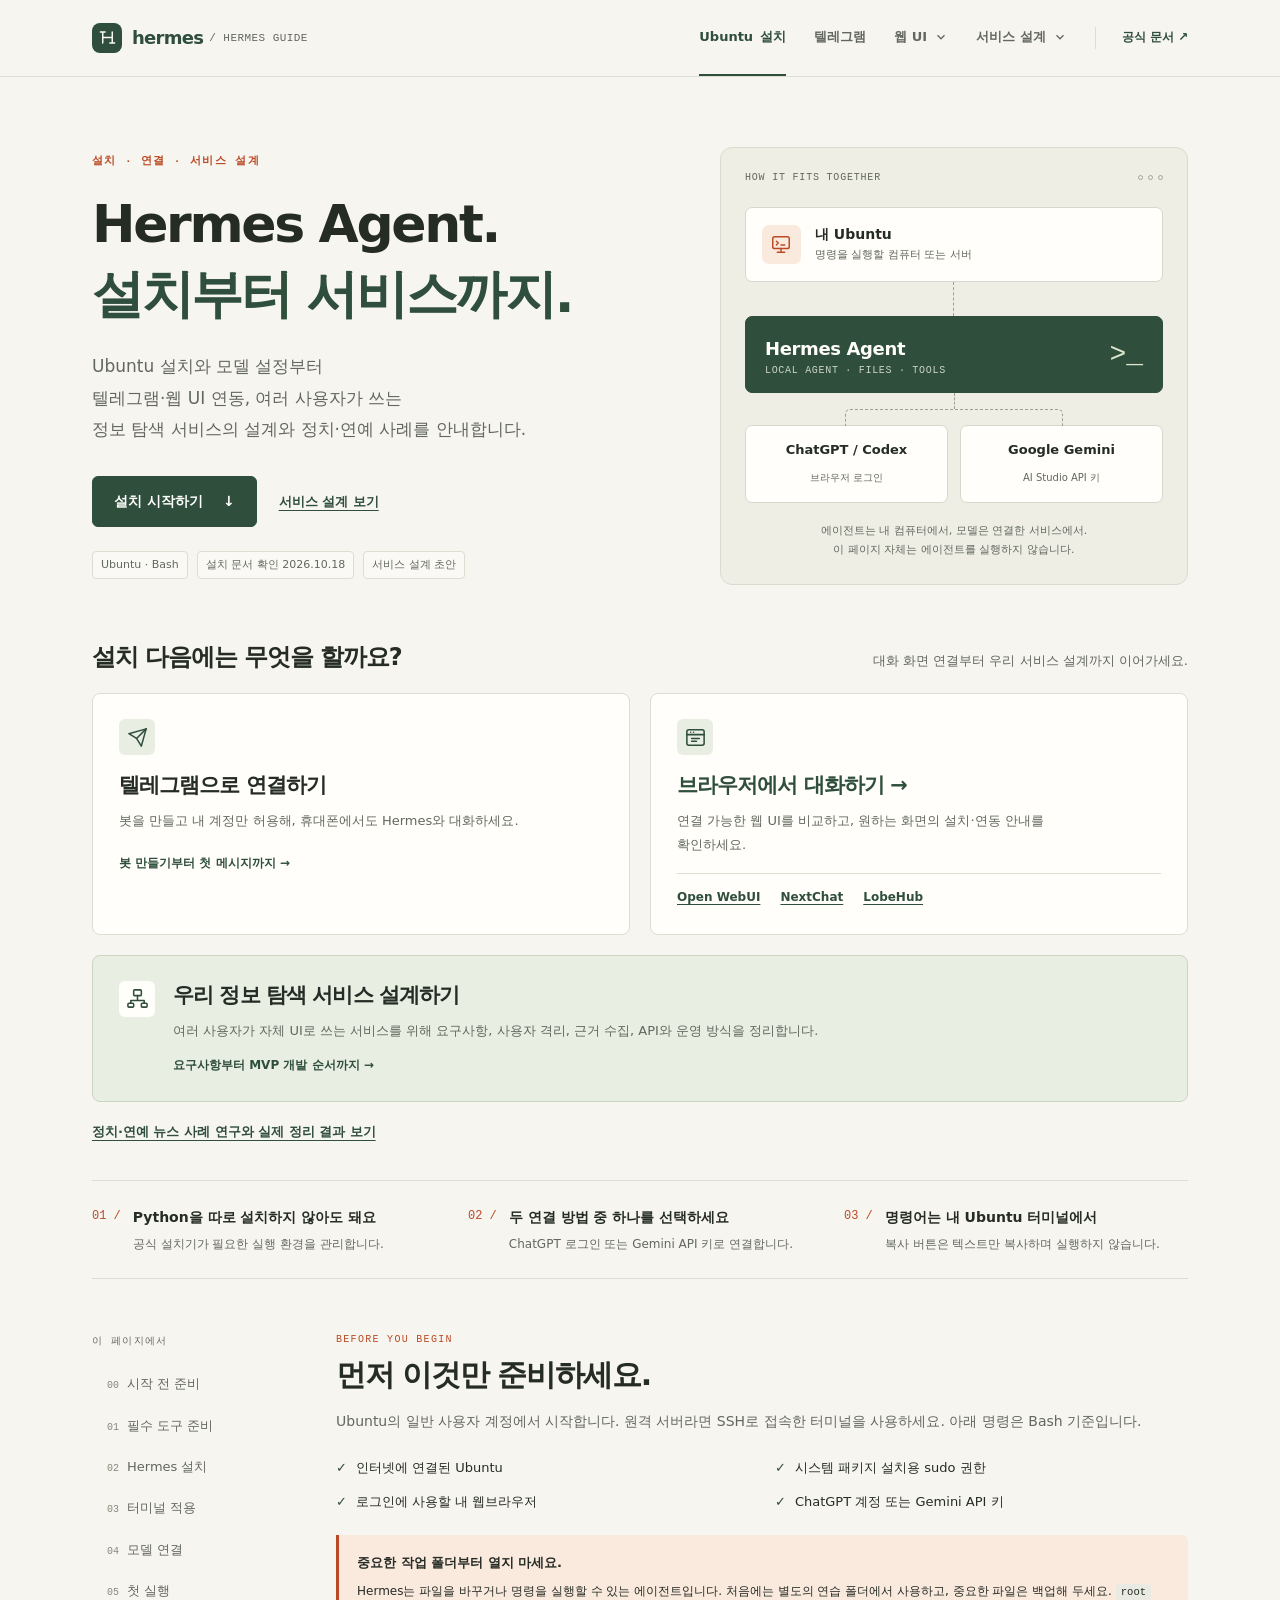
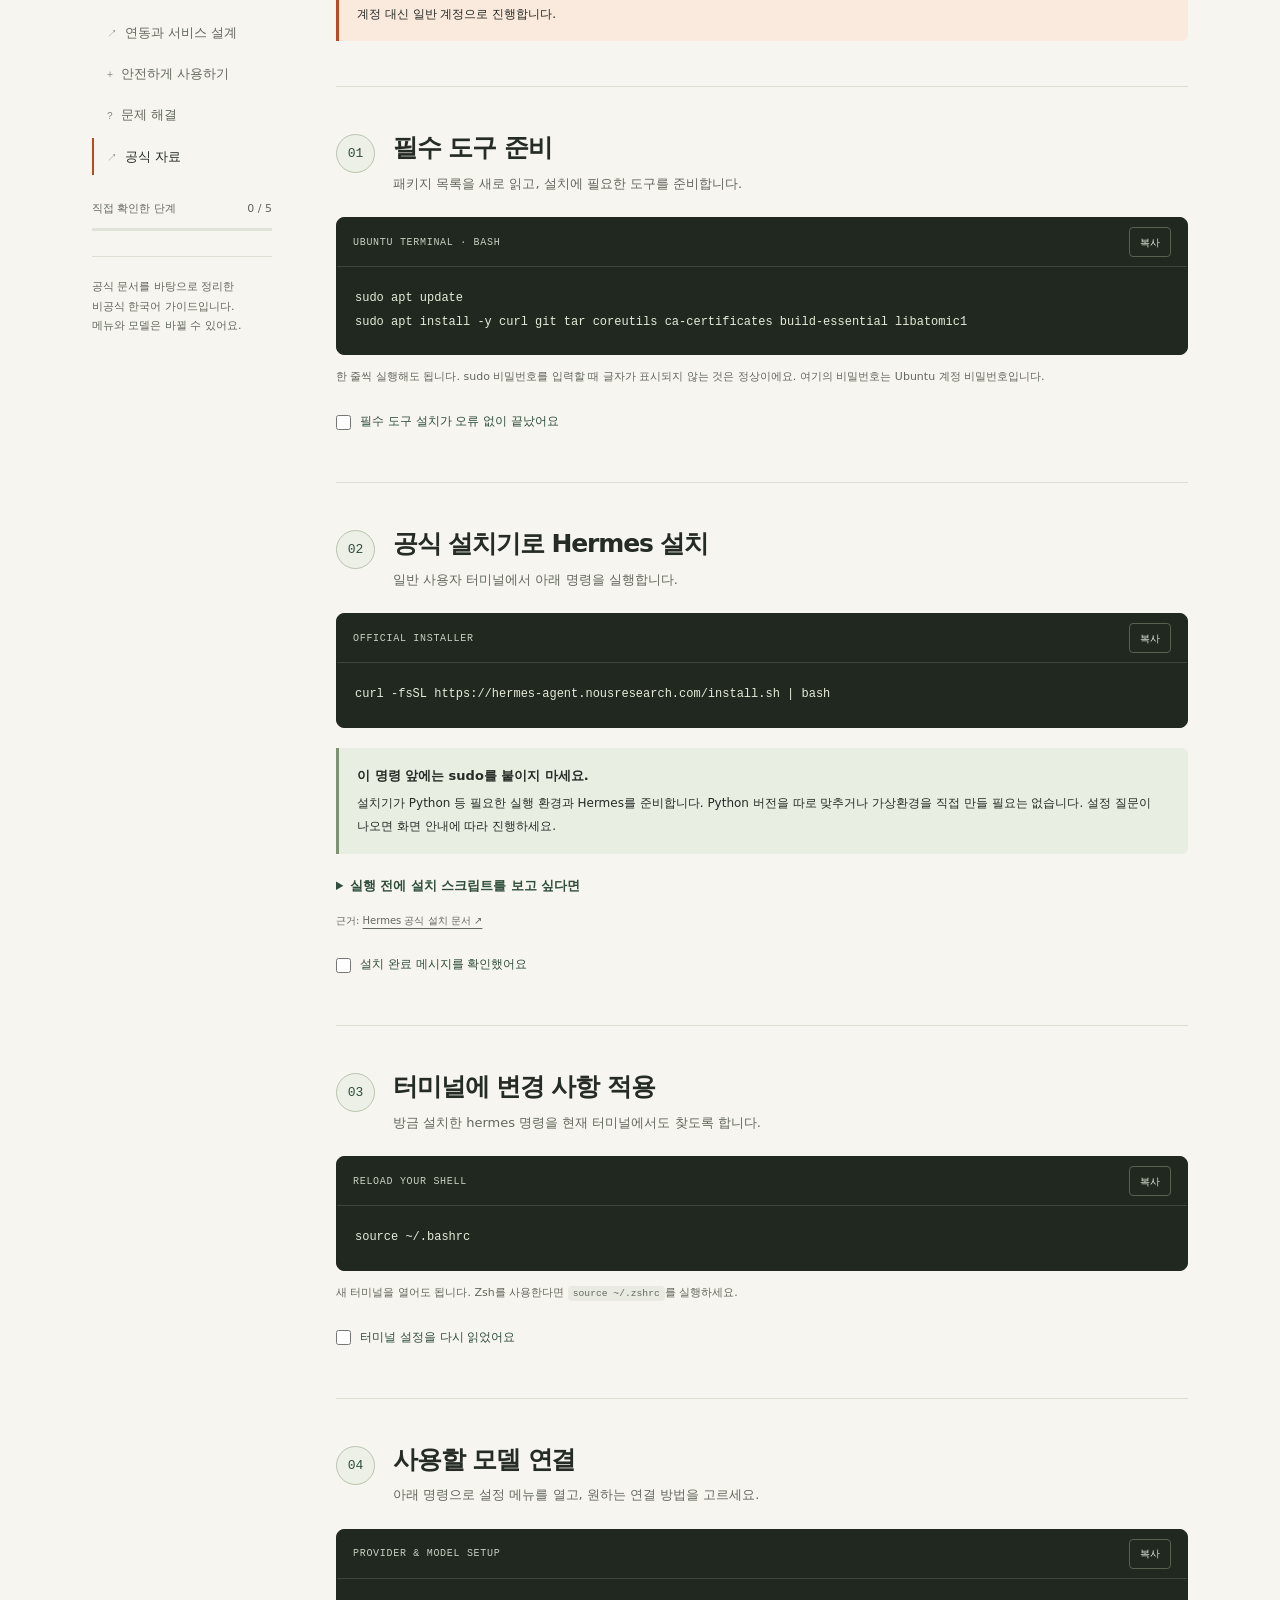
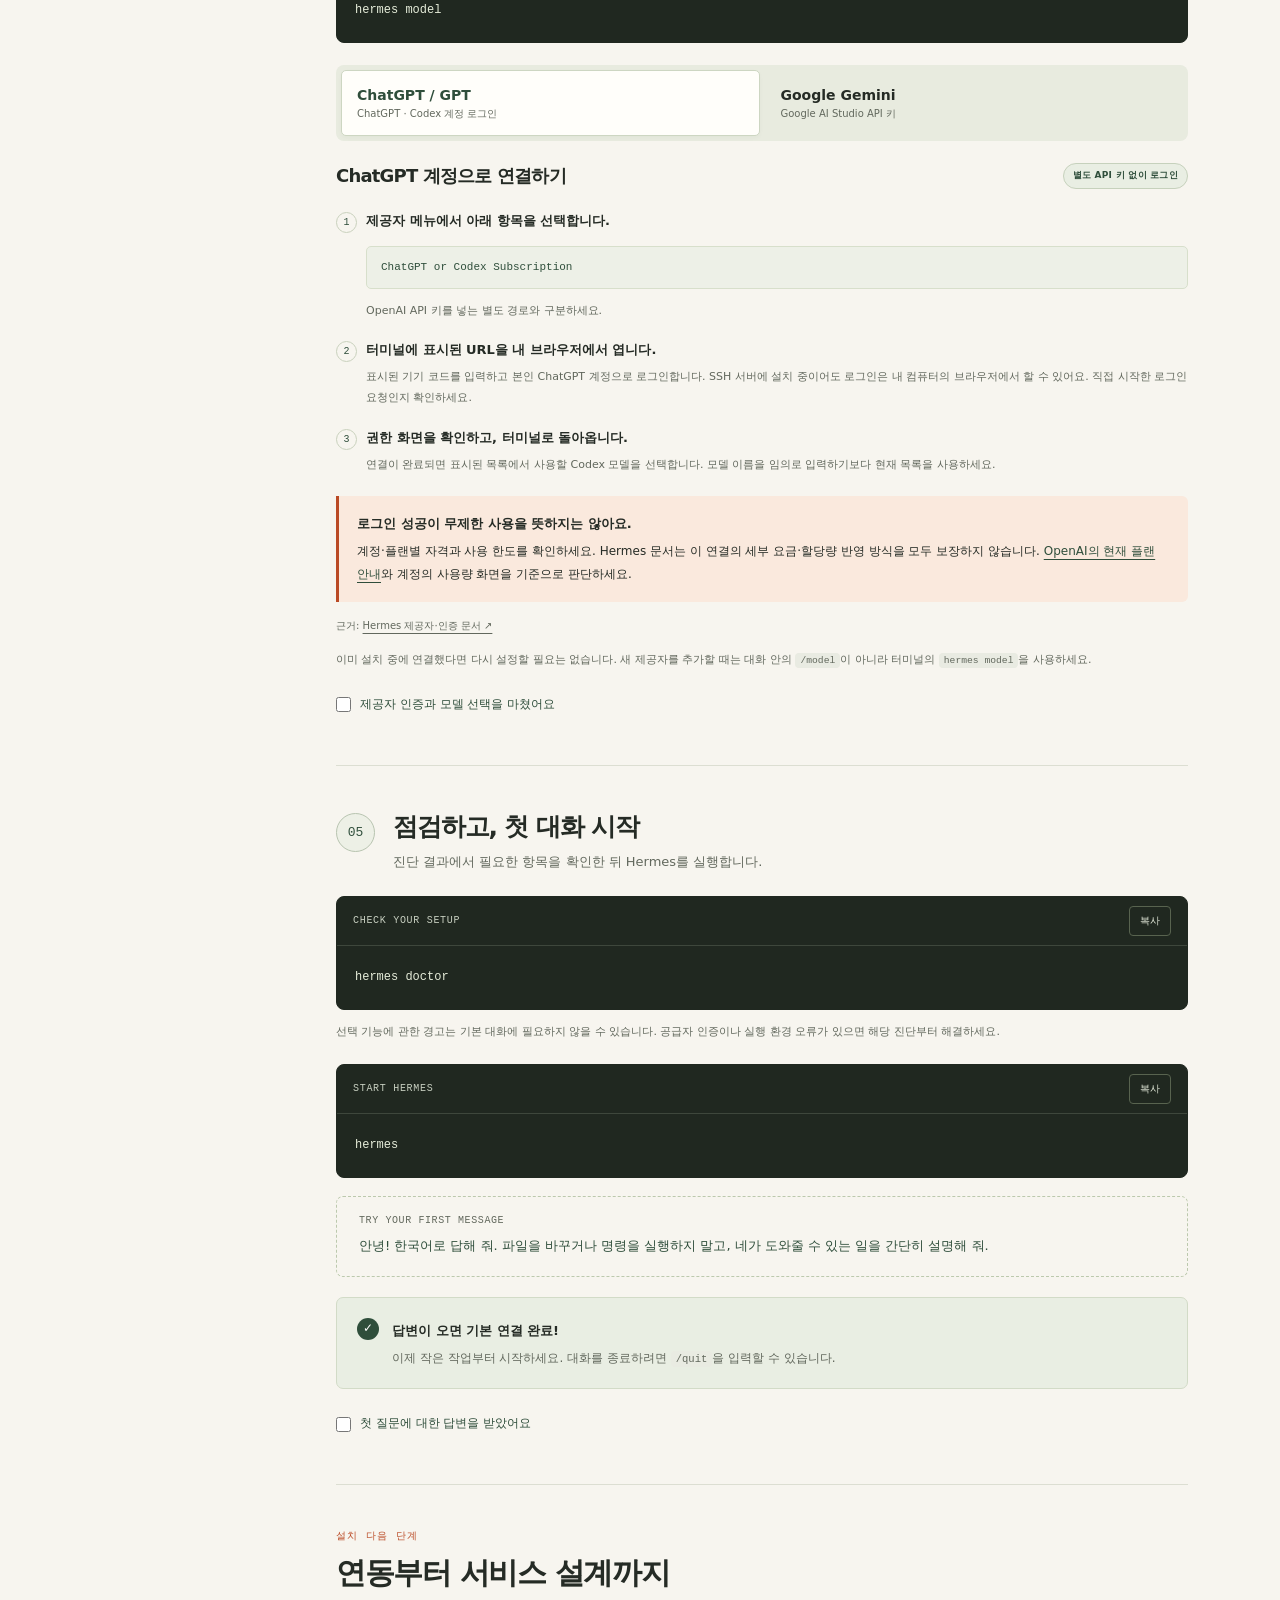
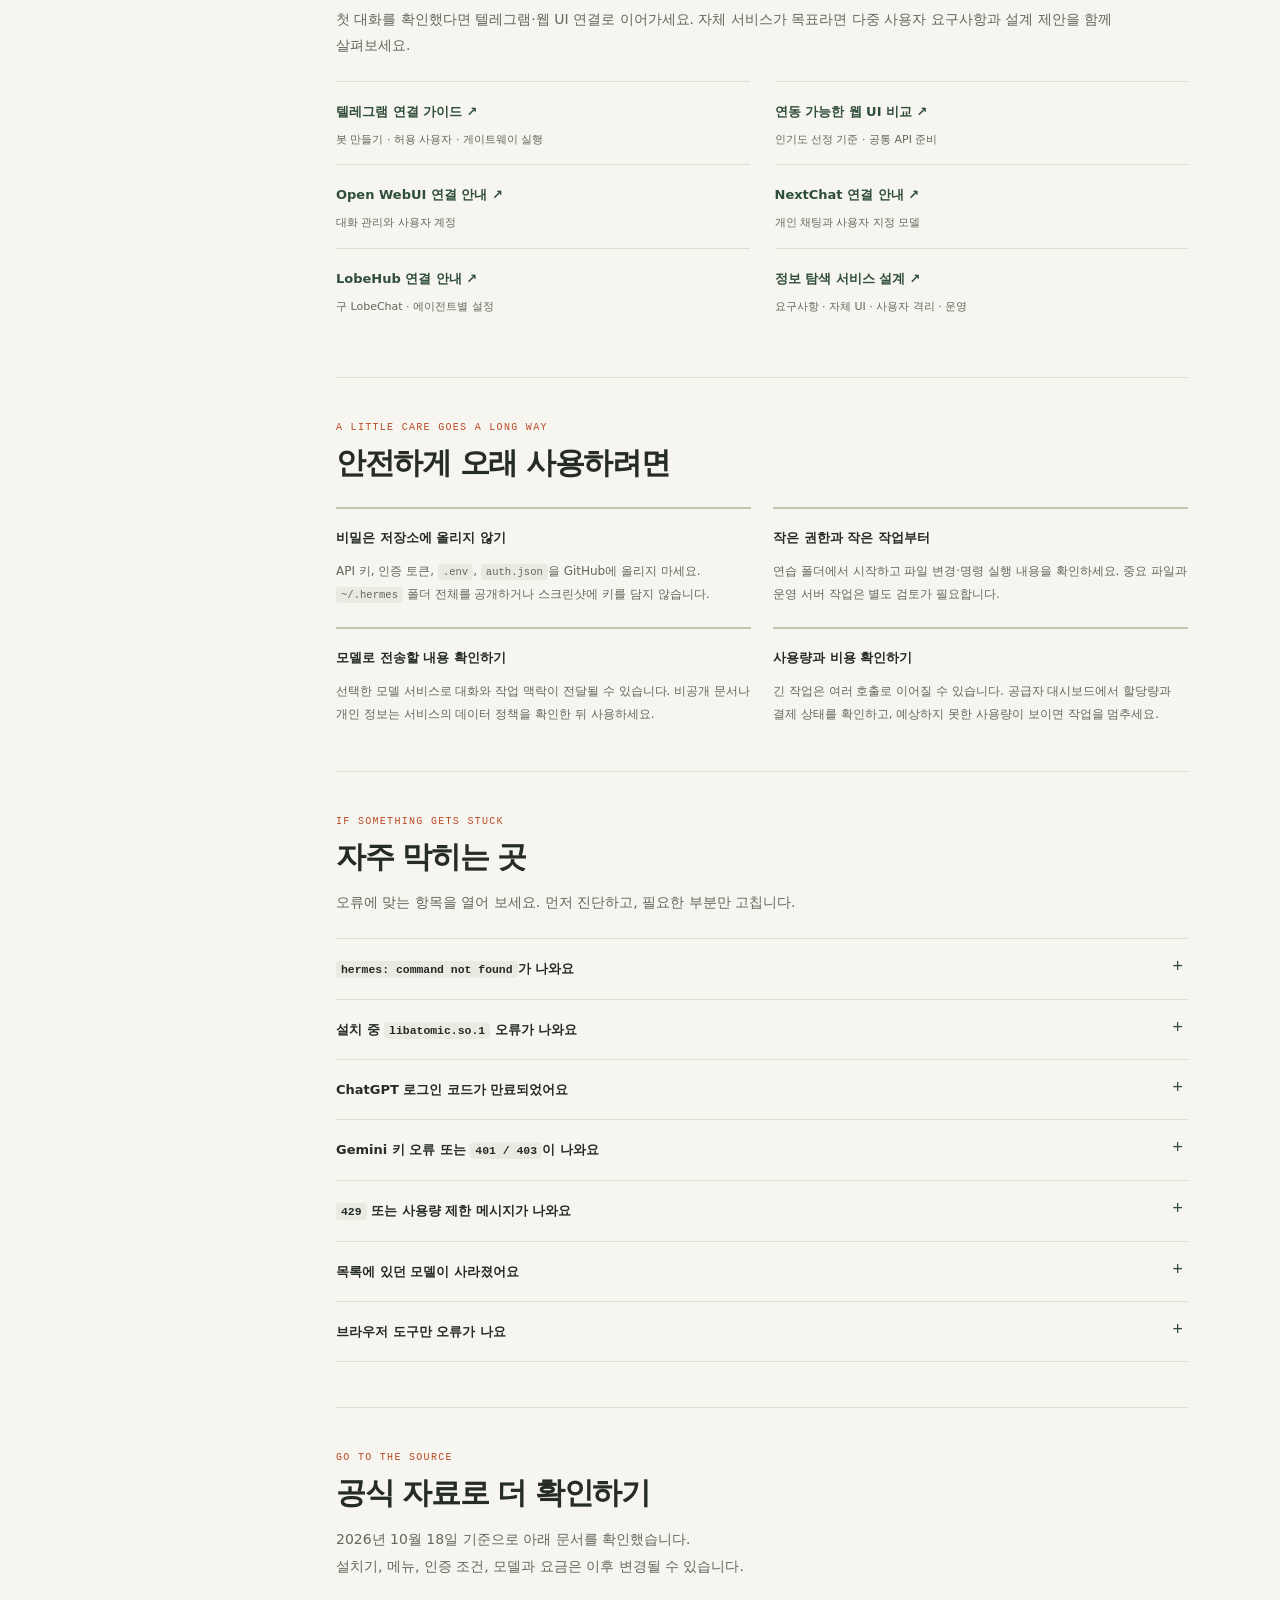
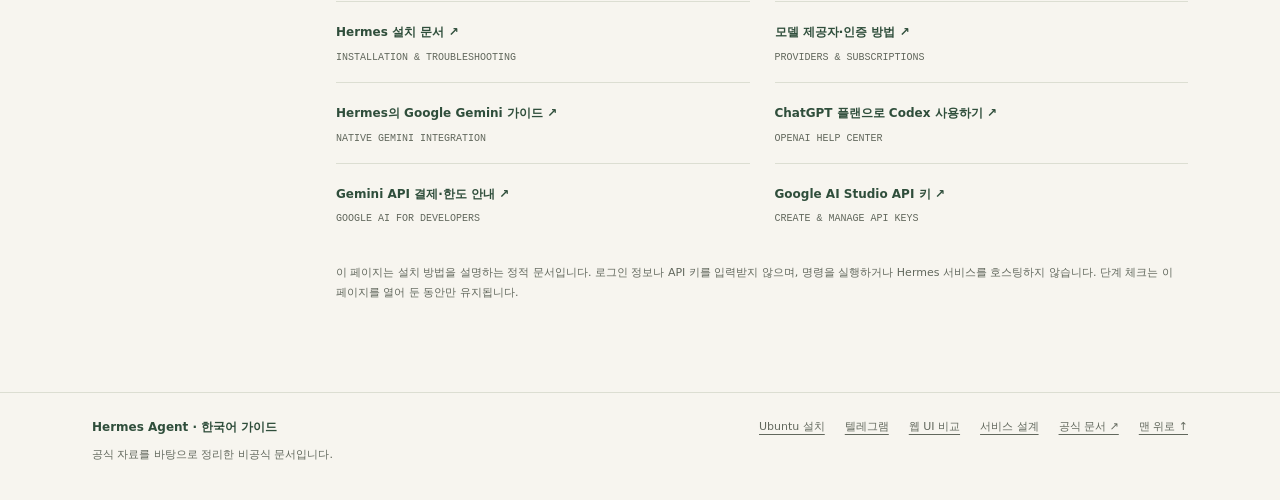
==== commit 83aea9d1: "Add evidence-backed politics and entertainment case studies" ====
--- a/index.html
+++ b/index.html
@@ -6,7 +6,7 @@
   <meta name="color-scheme" content="light">
   <meta name="description" content="Hermes Agent의 Ubuntu 설치와 모델 설정부터 텔레그램·웹 UI 연결, 다중 사용자 정보 탐색 서비스의 요구사항과 설계까지 정리한 한국어 가이드.">
   <title>Hermes Agent 한국어 가이드 · 설치부터 정보 탐색 서비스 설계까지</title>
-  <link rel="stylesheet" href="assets/guide.css?v=3">
+  <link rel="stylesheet" href="assets/guide.css?v=4">
   <script src="assets/navigation.js" defer></script>
 </head>
 <body>
@@ -29,7 +29,15 @@
             <a href="lobechat.html"><span>LobeHub</span><small>에이전트별 설정과 연결</small></a>
           </div>
         </details>
-        <a class="primary-link" href="service-design.html">서비스 설계</a>
+        <details class="nav-group service-nav">
+          <summary class="primary-link">서비스 설계 <svg viewBox="0 0 16 16" fill="none" stroke="currentColor" stroke-width="1.5" aria-hidden="true"><path d="m4 6 4 4 4-4"/></svg></summary>
+          <div class="nav-panel">
+            <a href="service-design.html"><span>서비스 설계 가이드</span><small>요구사항·자체 UI·격리·운영</small></a>
+            <a href="case-studies.html"><span>사례 연구 비교</span><small>정치·연예 결과와 공통 구현</small></a>
+            <a href="case-politics.html"><span>정치·정책 사례</span><small>발표·추진·제안의 경계</small></a>
+            <a href="case-entertainment.html"><span>연예·문화 사례</span><small>수상 결과와 미래 일정의 구분</small></a>
+          </div>
+        </details>
       </nav>
       <a class="header-docs" href="https://hermes-agent.nousresearch.com/docs/getting-started/installation" target="_blank" rel="noopener noreferrer">공식 문서 <span aria-hidden="true">↗</span></a>
     </div>
@@ -39,7 +47,7 @@
       <div>
         <p class="eyebrow">설치 · 연결 · 서비스 설계</p>
         <h1 id="hero-title">Hermes Agent.<br><span>설치부터 서비스까지.</span></h1>
-        <p class="lead">Ubuntu 설치와 모델 설정부터<br>텔레그램·웹 UI 연동, 여러 사용자가 쓰는<br>정보 탐색 서비스의 설계까지 안내합니다.</p>
+        <p class="lead">Ubuntu 설치와 모델 설정부터<br>텔레그램·웹 UI 연동, 여러 사용자가 쓰는<br>정보 탐색 서비스의 설계와 정치·연예 사례를 안내합니다.</p>
         <div class="hero-actions"><a class="button" href="#prepare">설치 시작하기 <span aria-hidden="true">↓</span></a><a class="text-link" href="service-design.html">서비스 설계 보기</a></div>
         <div class="hero-tags"><span class="tag">Ubuntu · Bash</span><span class="tag">설치 문서 확인 2026.10.18</span><span class="tag">서비스 설계 초안</span></div>
       </div>
@@ -73,6 +81,7 @@
           <div><h3>우리 정보 탐색 서비스 설계하기</h3><p>여러 사용자가 자체 UI로 쓰는 서비스를 위해 요구사항, 사용자 격리, 근거 수집, API와 운영 방식을 정리합니다.</p><span class="directory-action">요구사항부터 MVP 개발 순서까지 <span aria-hidden="true">→</span></span></div>
         </a>
       </div>
+      <p class="case-home-link"><a href="case-studies.html">정치·연예 뉴스 사례 연구와 실제 정리 결과 보기</a></p>
     </section>
     <div class="overview" aria-label="시작 전 핵심 정보">
       <div class="overview-item"><span class="overview-no">01 /</span><div><strong>Python을 따로 설치하지 않아도 돼요</strong><p>공식 설치기가 필요한 실행 환경을 관리합니다.</p></div></div>
--- a/assets/guide.css
+++ b/assets/guide.css
@@ -84,3 +84,15 @@
 @media(max-width:700px){.nav-group{position:static}.nav-panel{right:22px;top:calc(100% - 1px)}}
 @media(max-width:360px){.nav-panel{right:16px}}
 .service-content .callout p strong{display:inline;font-size:inherit;margin:0}
+
+/* Evidence-backed case studies; the news cards are dated snapshots. */
+.case-grid{display:grid;grid-template-columns:1fr 1fr;gap:18px;margin-top:22px}
+.news-card{padding:21px;border:1px solid var(--line);border-radius:7px;background:var(--white);margin-top:22px}.case-grid .news-card{margin-top:0}.news-card[hidden]{display:none}
+.news-meta{display:flex;align-items:center;gap:10px;flex-wrap:wrap;font-size:11px;color:var(--muted);margin-bottom:12px}.news-state{display:inline-block;border:1px solid #becbb2;background:var(--green-soft);padding:3px 8px;border-radius:4px;color:var(--green);font-weight:700}
+.case-content .news-card h3{font-size:19px;margin-top:0}.news-card h3 a{text-decoration:none}.news-card>p{font-size:13px;margin-top:12px}.news-card>p>a{font-size:12px;font-weight:650}
+.claim-list{padding-left:22px;margin-top:20px}.claim-list li{padding:7px 0;font-size:14px}.claim-list li>strong{font-family:var(--mono);font-size:11px;color:var(--green);margin-right:5px}.evidence-ref{font-size:11px;white-space:nowrap;text-decoration:none;font-family:var(--mono)}
+.case-filters{display:flex;gap:8px;flex-wrap:wrap;margin-top:22px}.case-filters[hidden]{display:none}.case-filters button{border:1px solid var(--line);border-radius:5px;padding:8px 13px;background:var(--white);font-size:12px;color:var(--green)}.case-filters button[aria-pressed=true]{background:var(--green);border-color:var(--green);color:var(--white)}
+.source-record{border-top:1px solid var(--line);padding:22px 0;scroll-margin-top:110px}.case-content .source-record h3{font-size:18px;margin-top:0}.source-record p{font-size:12px;color:var(--muted);margin-top:10px}.case-home-link{font-size:13px;margin-top:18px;font-weight:650}
+@media(max-width:700px){.case-grid{grid-template-columns:1fr}.news-card{padding:17px}.case-content .news-card h3{font-size:18px}.claim-list li{font-size:13px}.source-record{scroll-margin-top:90px}}
+@media(max-width:480px){.primary-nav{gap:12px}.primary-link{gap:5px}}
+@media print{.case-filters{display:none}.case-grid{display:block}.news-card{break-inside:avoid}.source-record{break-inside:avoid}}
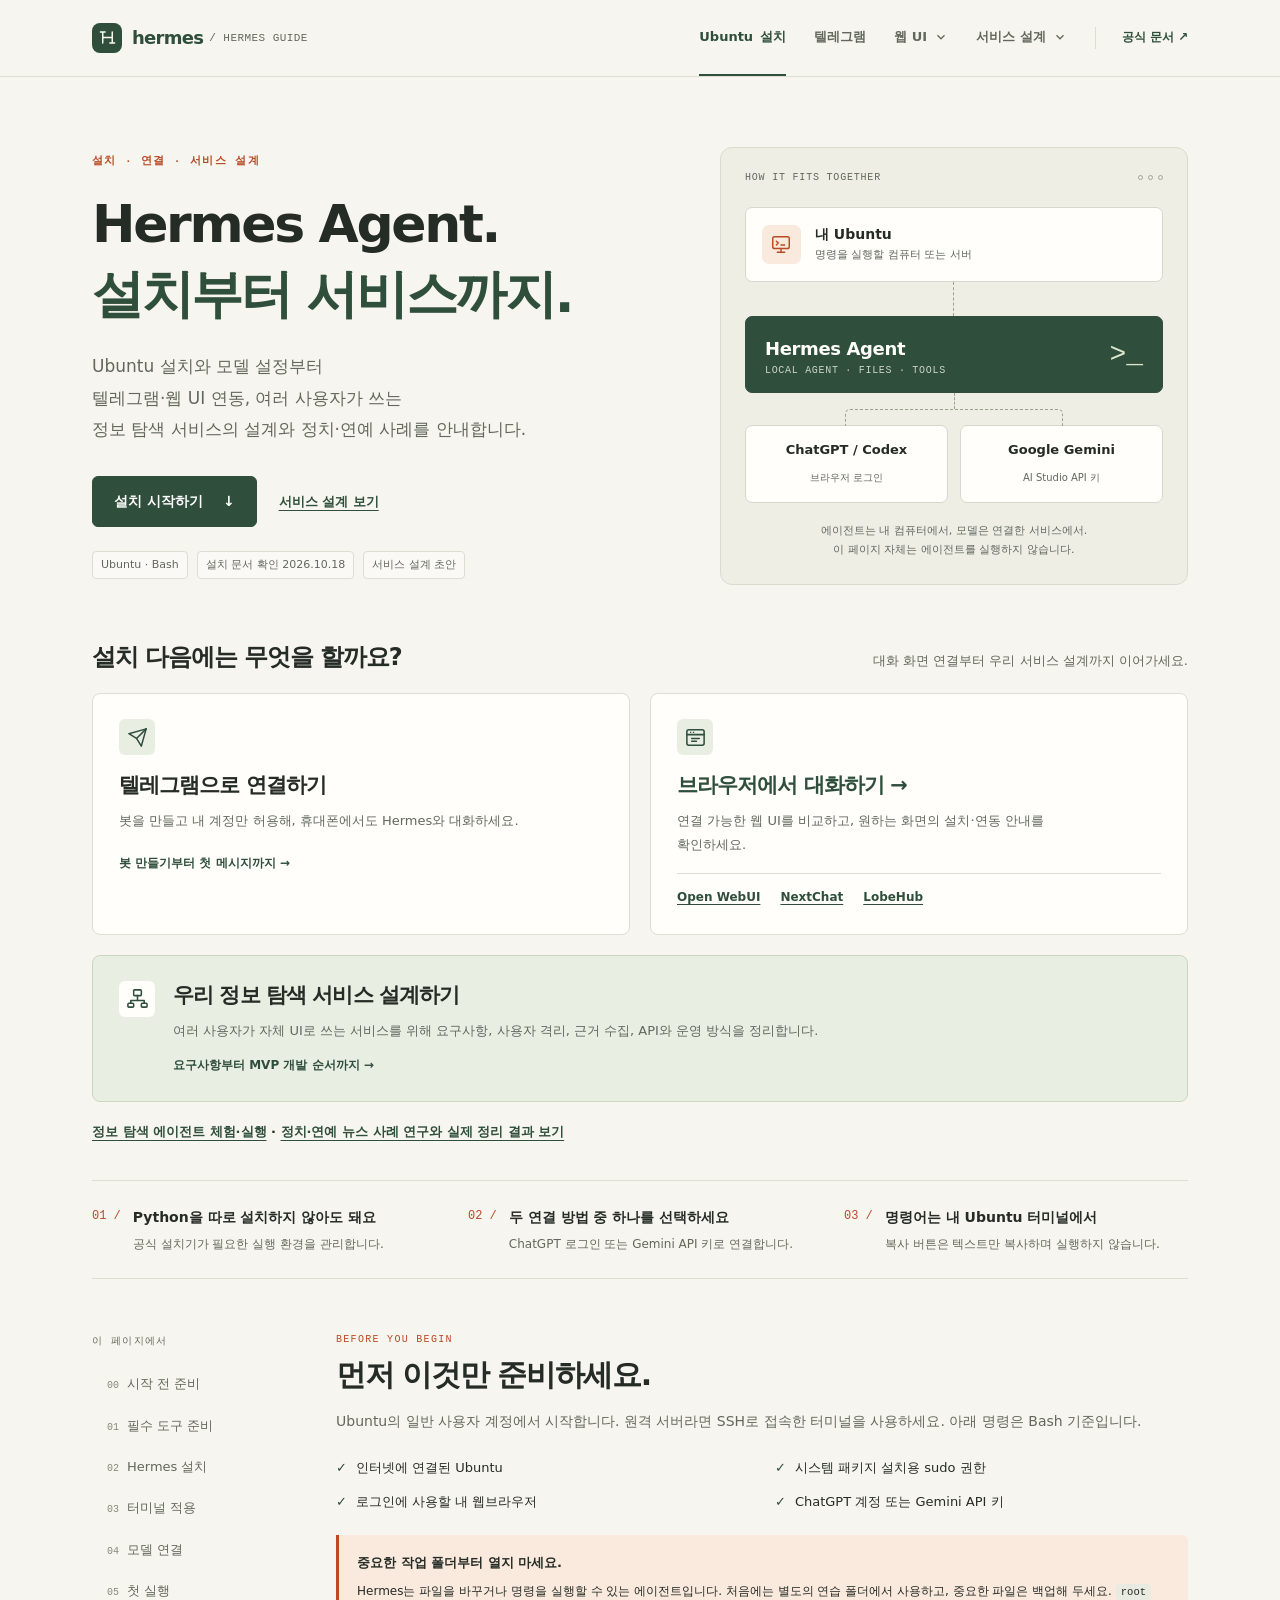
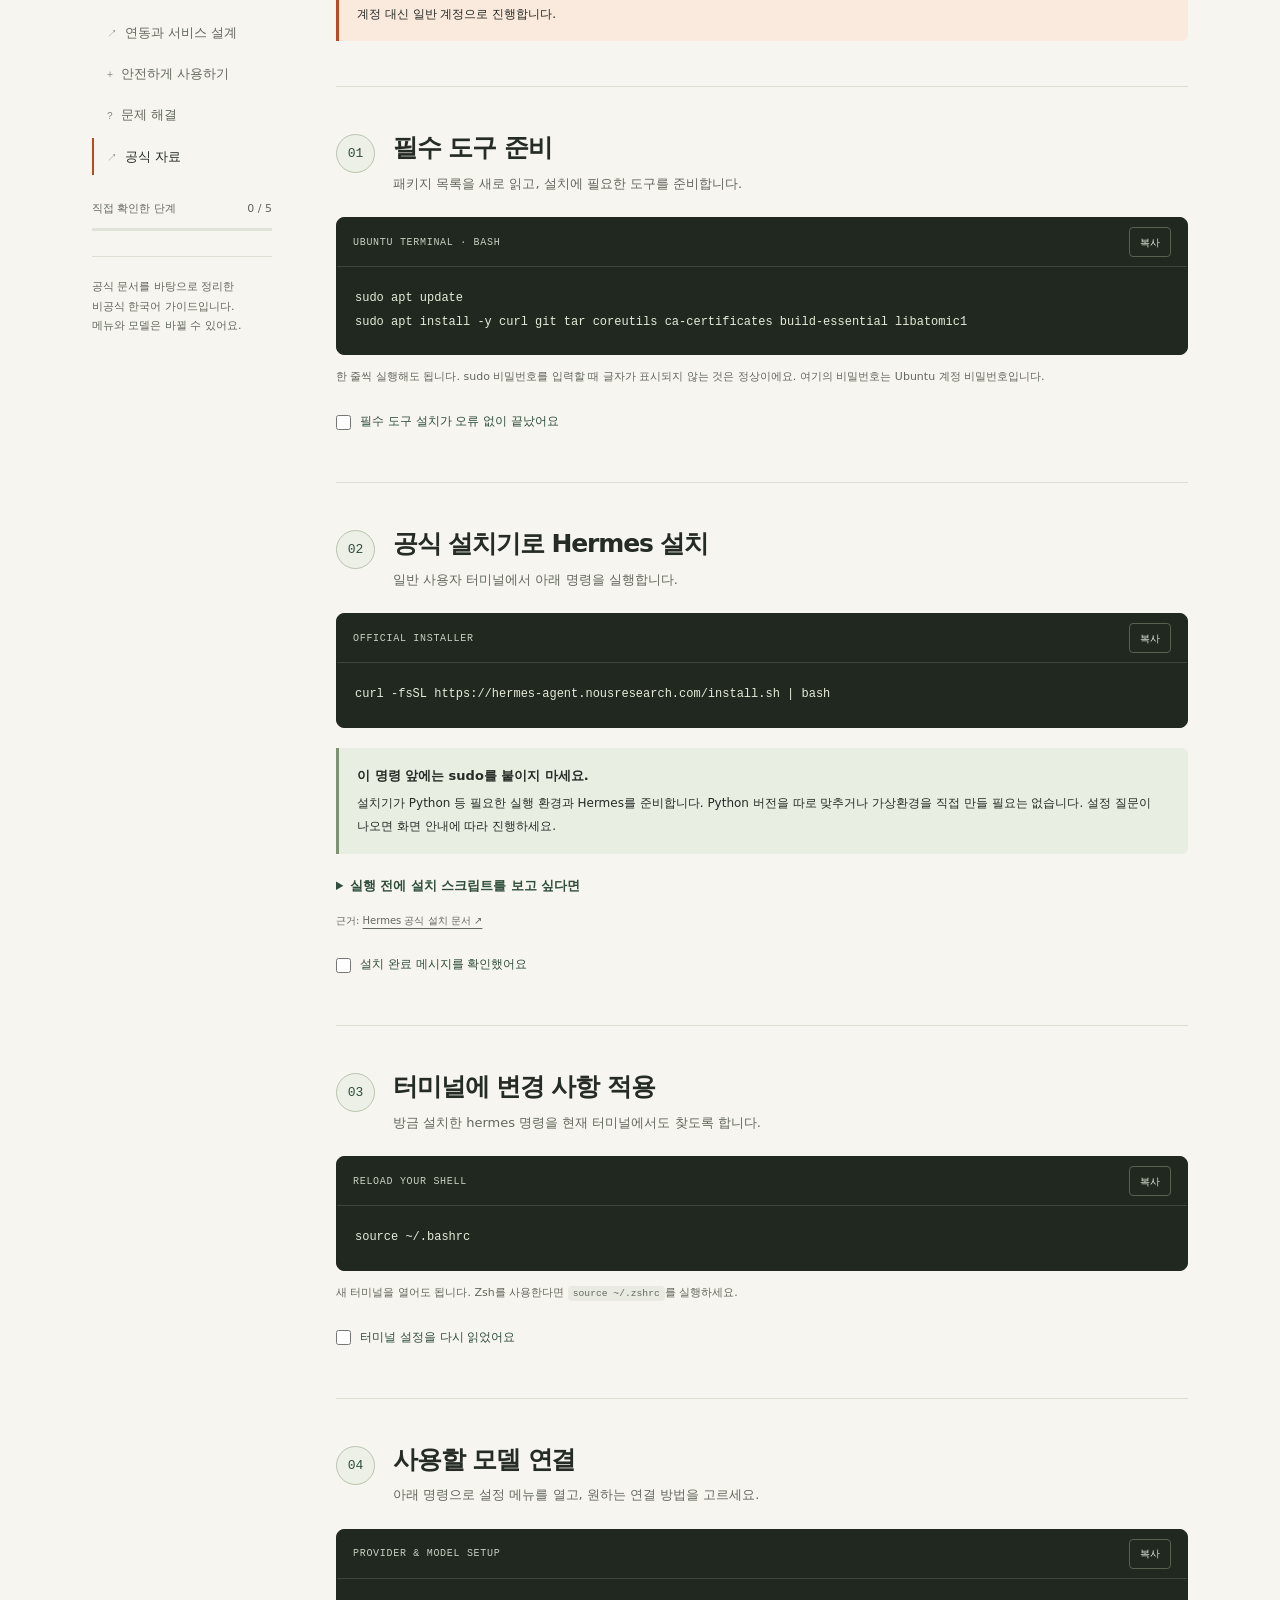
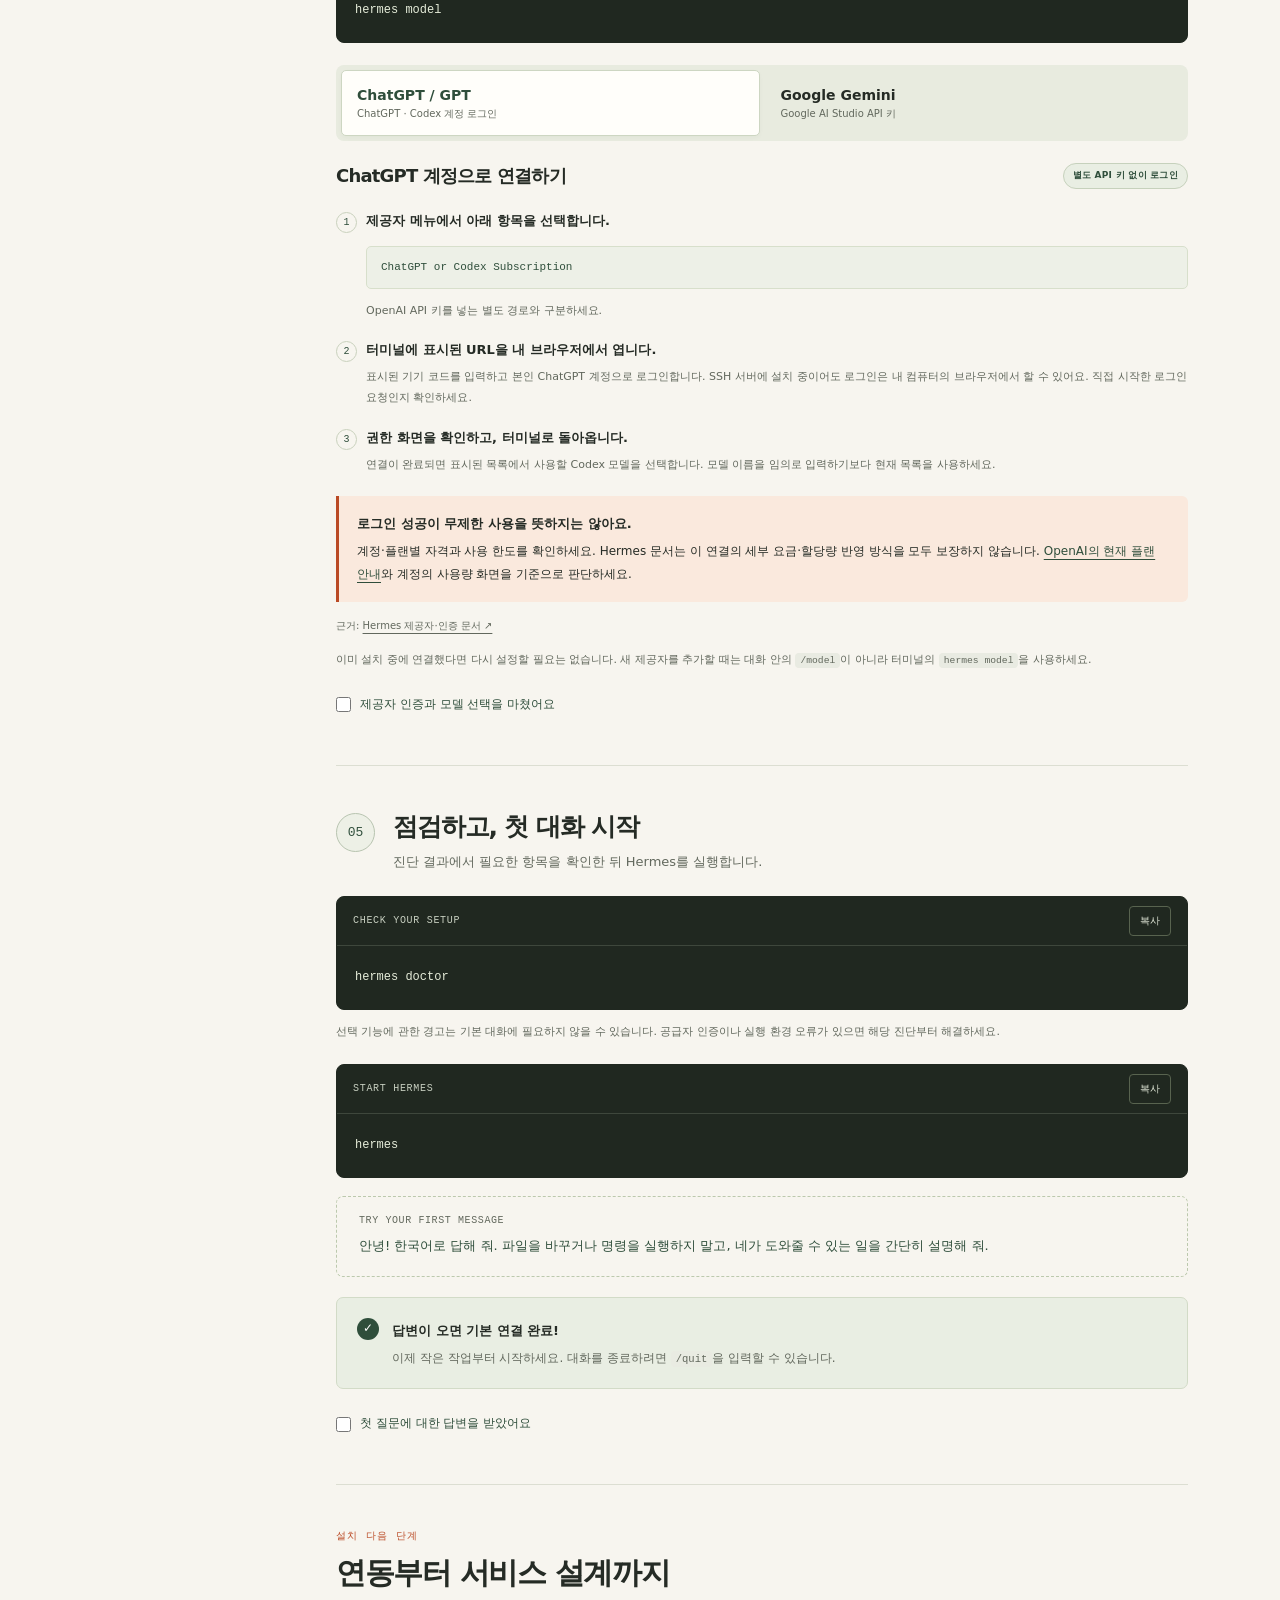
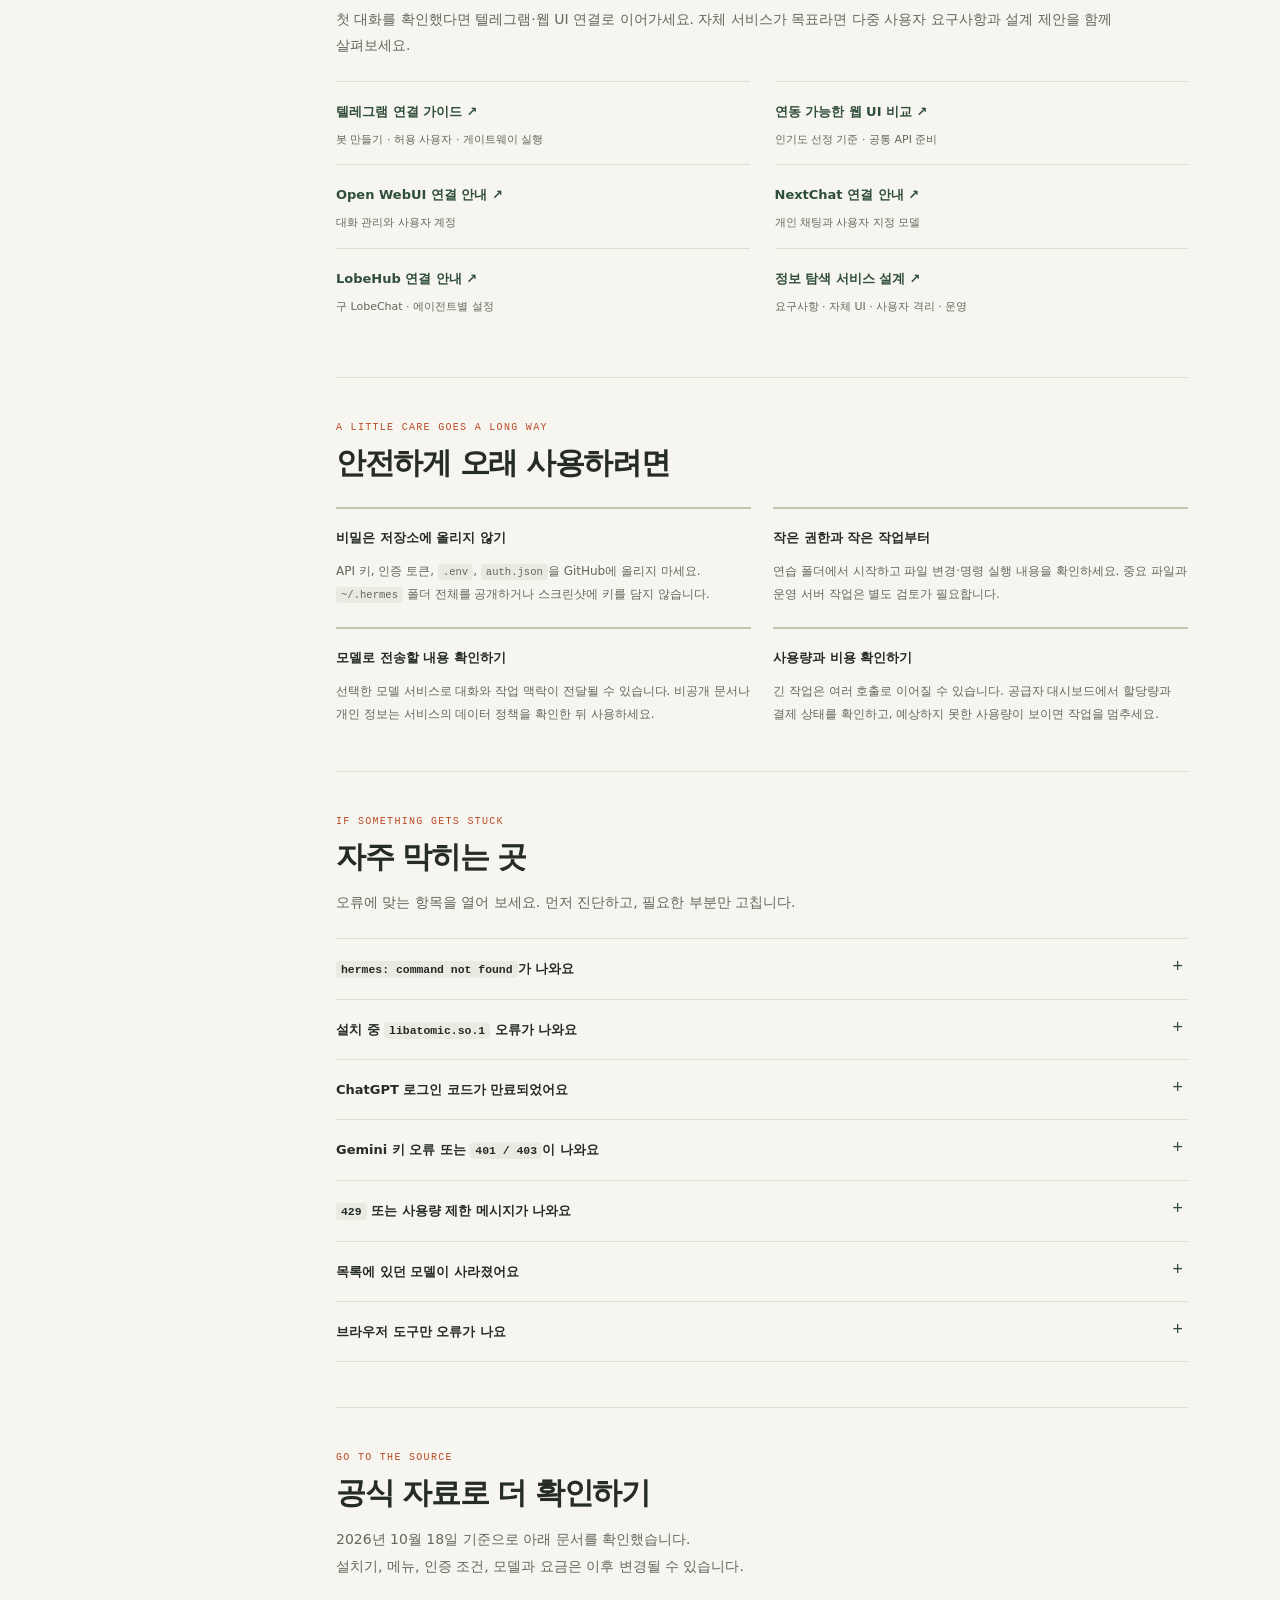
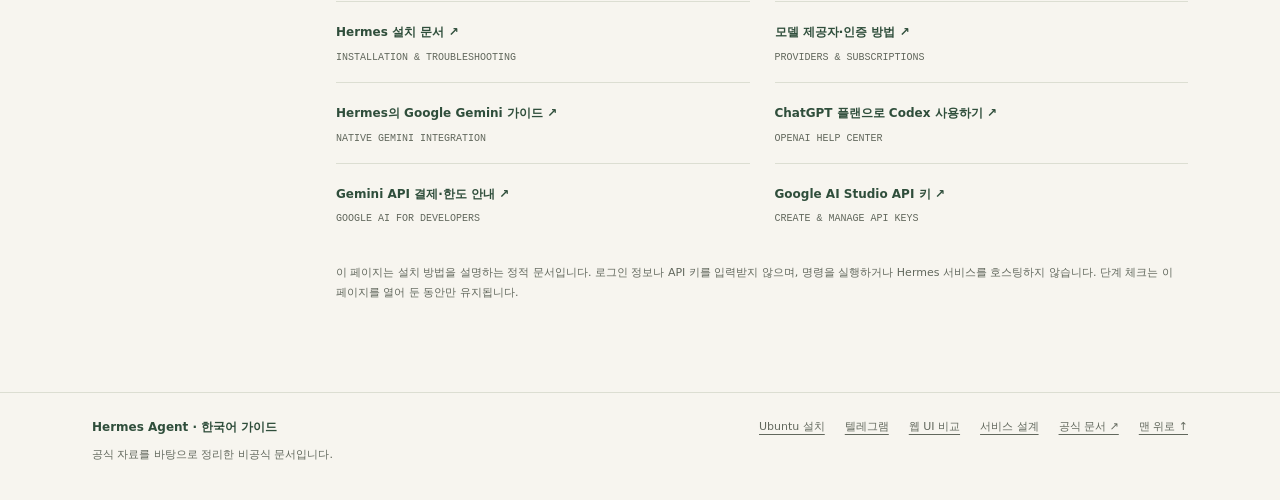
==== commit 59320f56: "Implement a local Hermes research pilot with evidence validation" ====
--- a/index.html
+++ b/index.html
@@ -33,6 +33,7 @@
           <summary class="primary-link">서비스 설계 <svg viewBox="0 0 16 16" fill="none" stroke="currentColor" stroke-width="1.5" aria-hidden="true"><path d="m4 6 4 4 4-4"/></svg></summary>
           <div class="nav-panel">
             <a href="service-design.html"><span>서비스 설계 가이드</span><small>요구사항·자체 UI·격리·운영</small></a>
+            <a href="research.html"><span>정보 탐색 실행</span><small>사례 체험·로컬 Hermes 조사</small></a>
             <a href="case-studies.html"><span>사례 연구 비교</span><small>정치·연예 결과와 공통 구현</small></a>
             <a href="case-politics.html"><span>정치·정책 사례</span><small>발표·추진·제안의 경계</small></a>
             <a href="case-entertainment.html"><span>연예·문화 사례</span><small>수상 결과와 미래 일정의 구분</small></a>
@@ -81,7 +82,7 @@
           <div><h3>우리 정보 탐색 서비스 설계하기</h3><p>여러 사용자가 자체 UI로 쓰는 서비스를 위해 요구사항, 사용자 격리, 근거 수집, API와 운영 방식을 정리합니다.</p><span class="directory-action">요구사항부터 MVP 개발 순서까지 <span aria-hidden="true">→</span></span></div>
         </a>
       </div>
-      <p class="case-home-link"><a href="case-studies.html">정치·연예 뉴스 사례 연구와 실제 정리 결과 보기</a></p>
+      <p class="case-home-link"><a href="research.html">정보 탐색 에이전트 체험·실행</a> · <a href="case-studies.html">정치·연예 뉴스 사례 연구와 실제 정리 결과 보기</a></p>
     </section>
     <div class="overview" aria-label="시작 전 핵심 정보">
       <div class="overview-item"><span class="overview-no">01 /</span><div><strong>Python을 따로 설치하지 않아도 돼요</strong><p>공식 설치기가 필요한 실행 환경을 관리합니다.</p></div></div>
